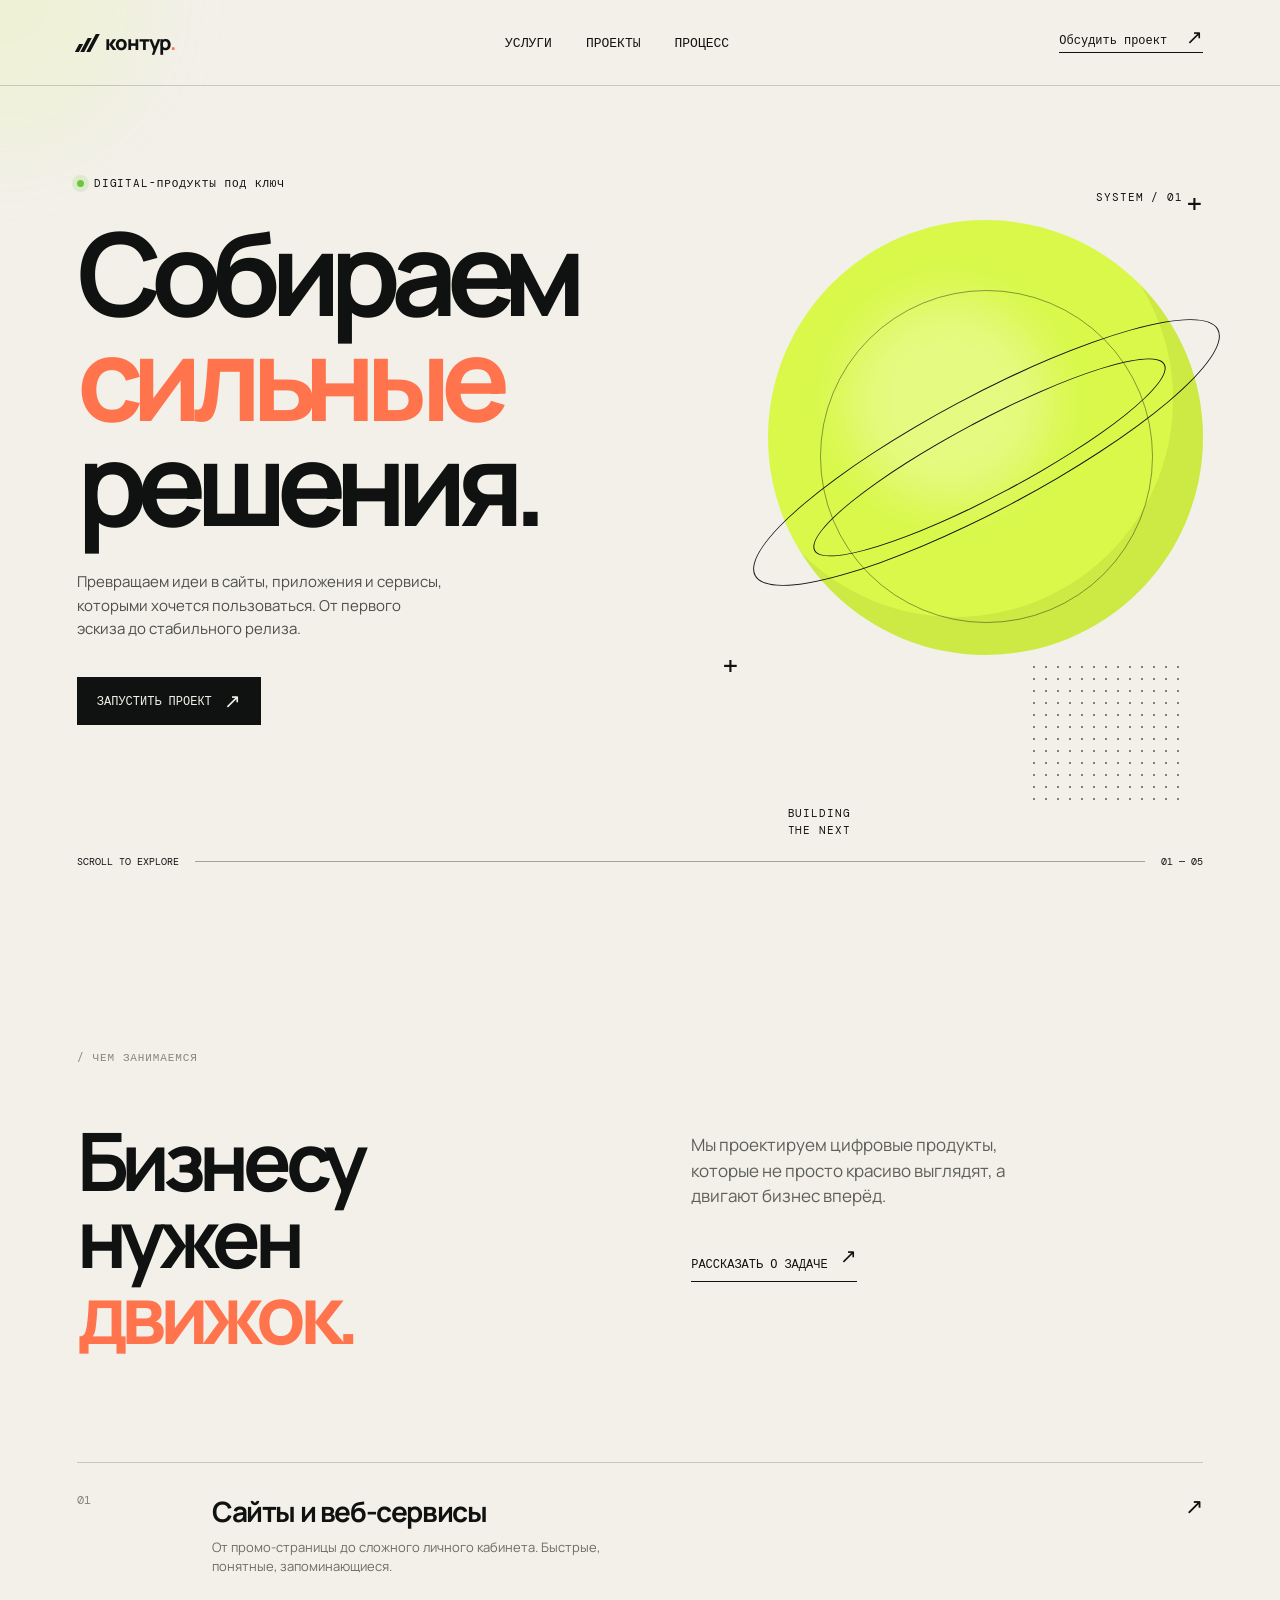
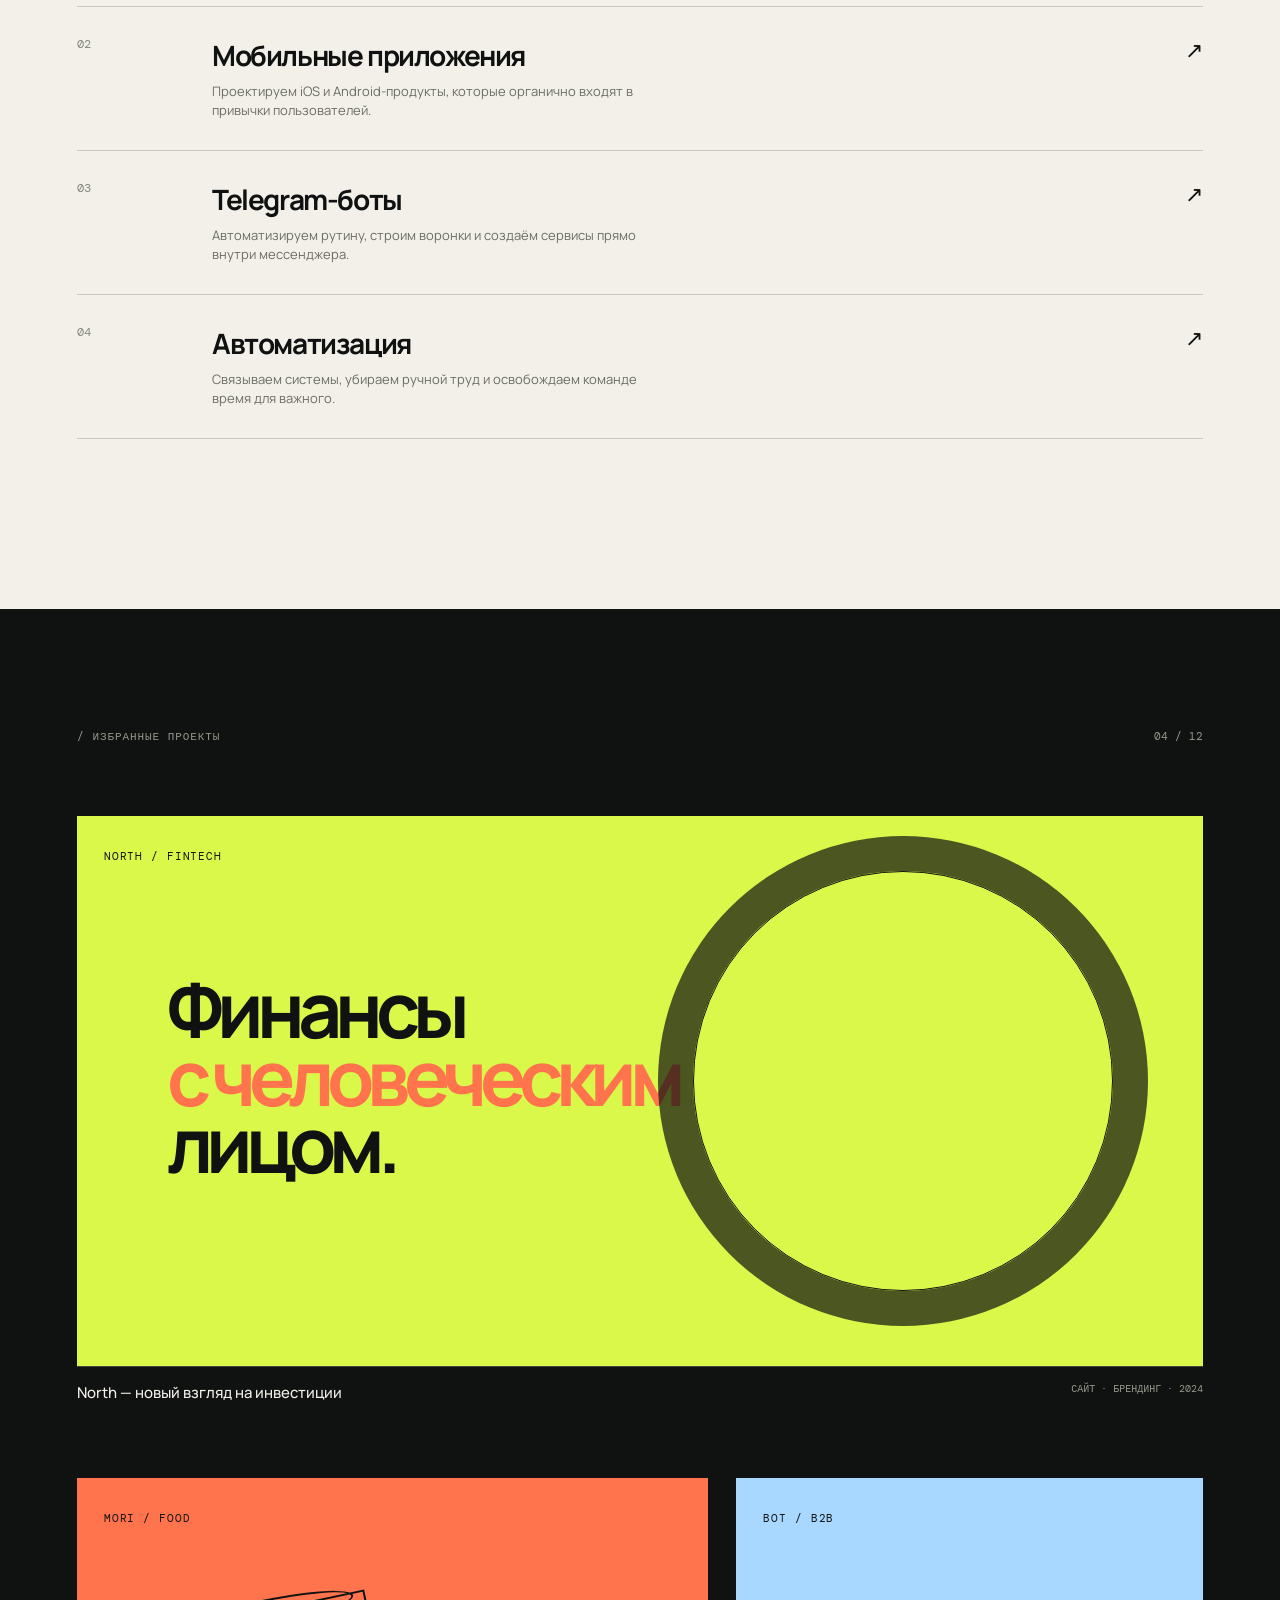
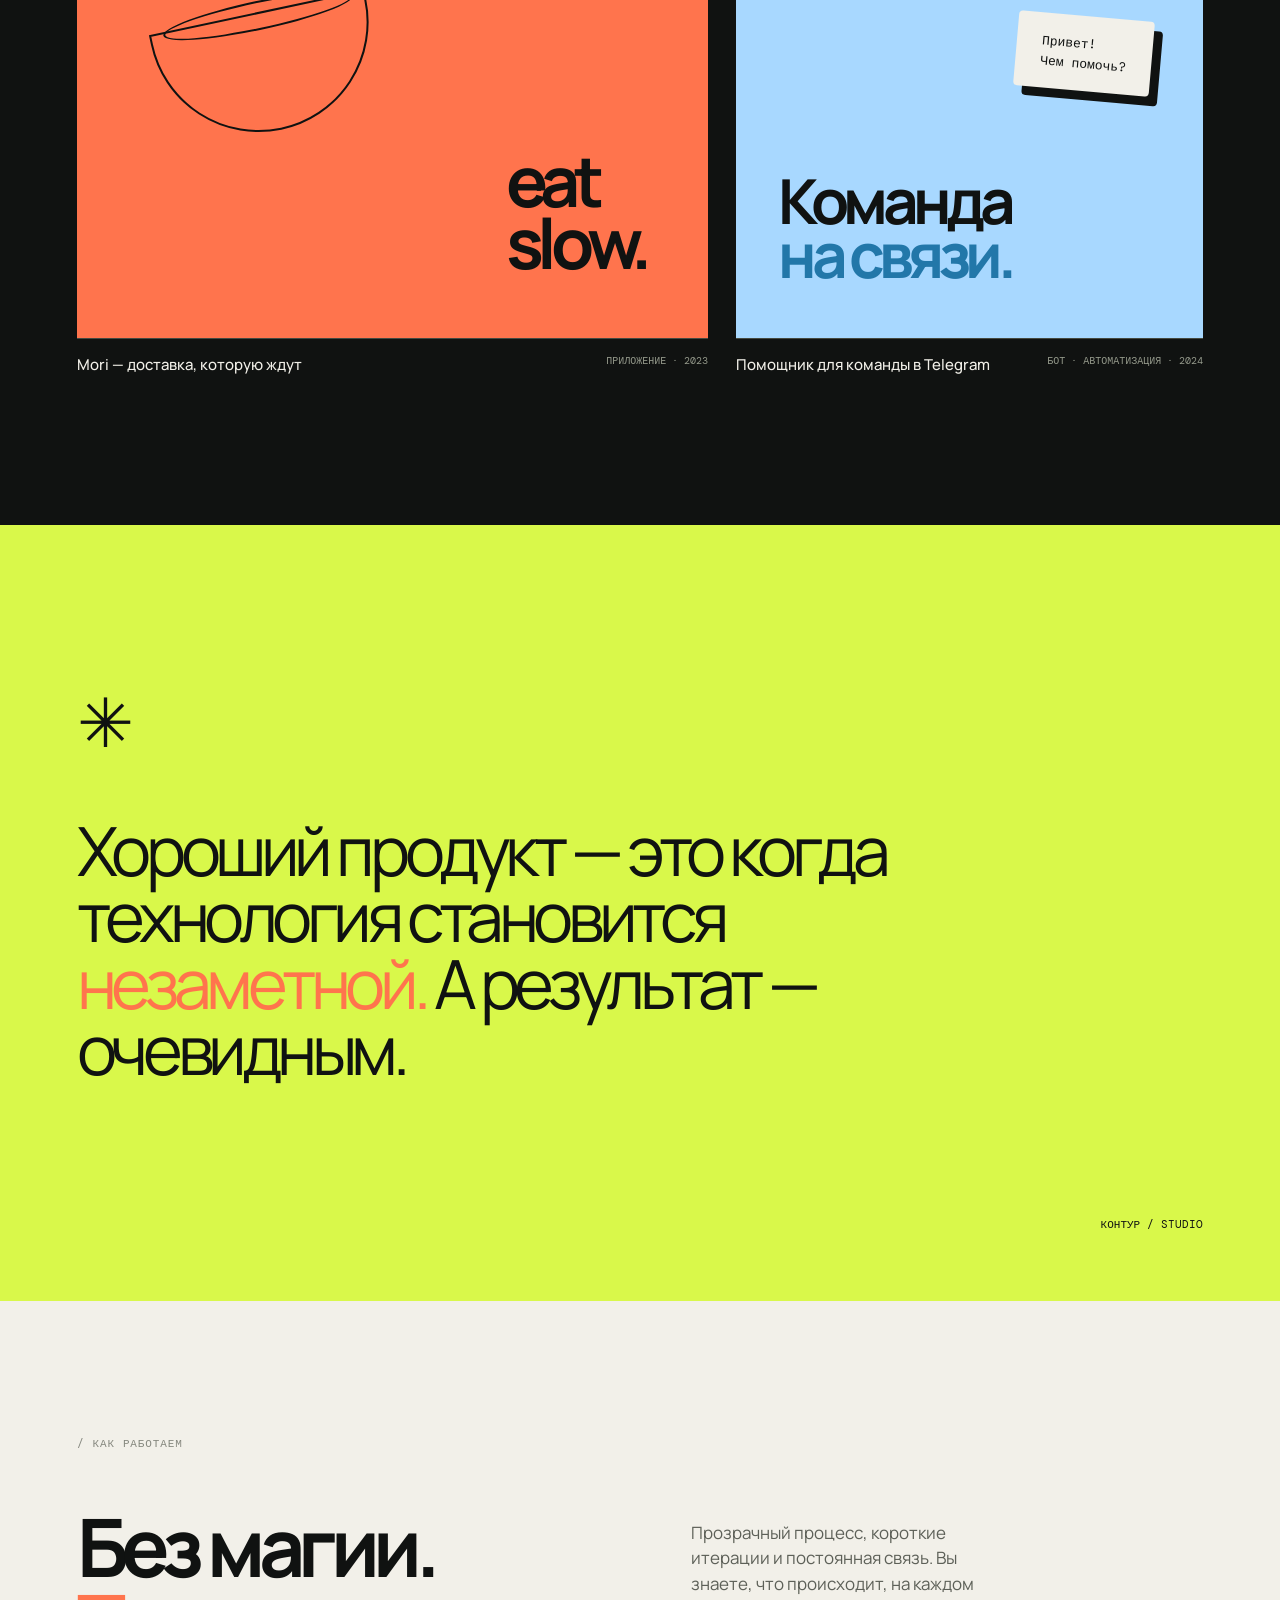
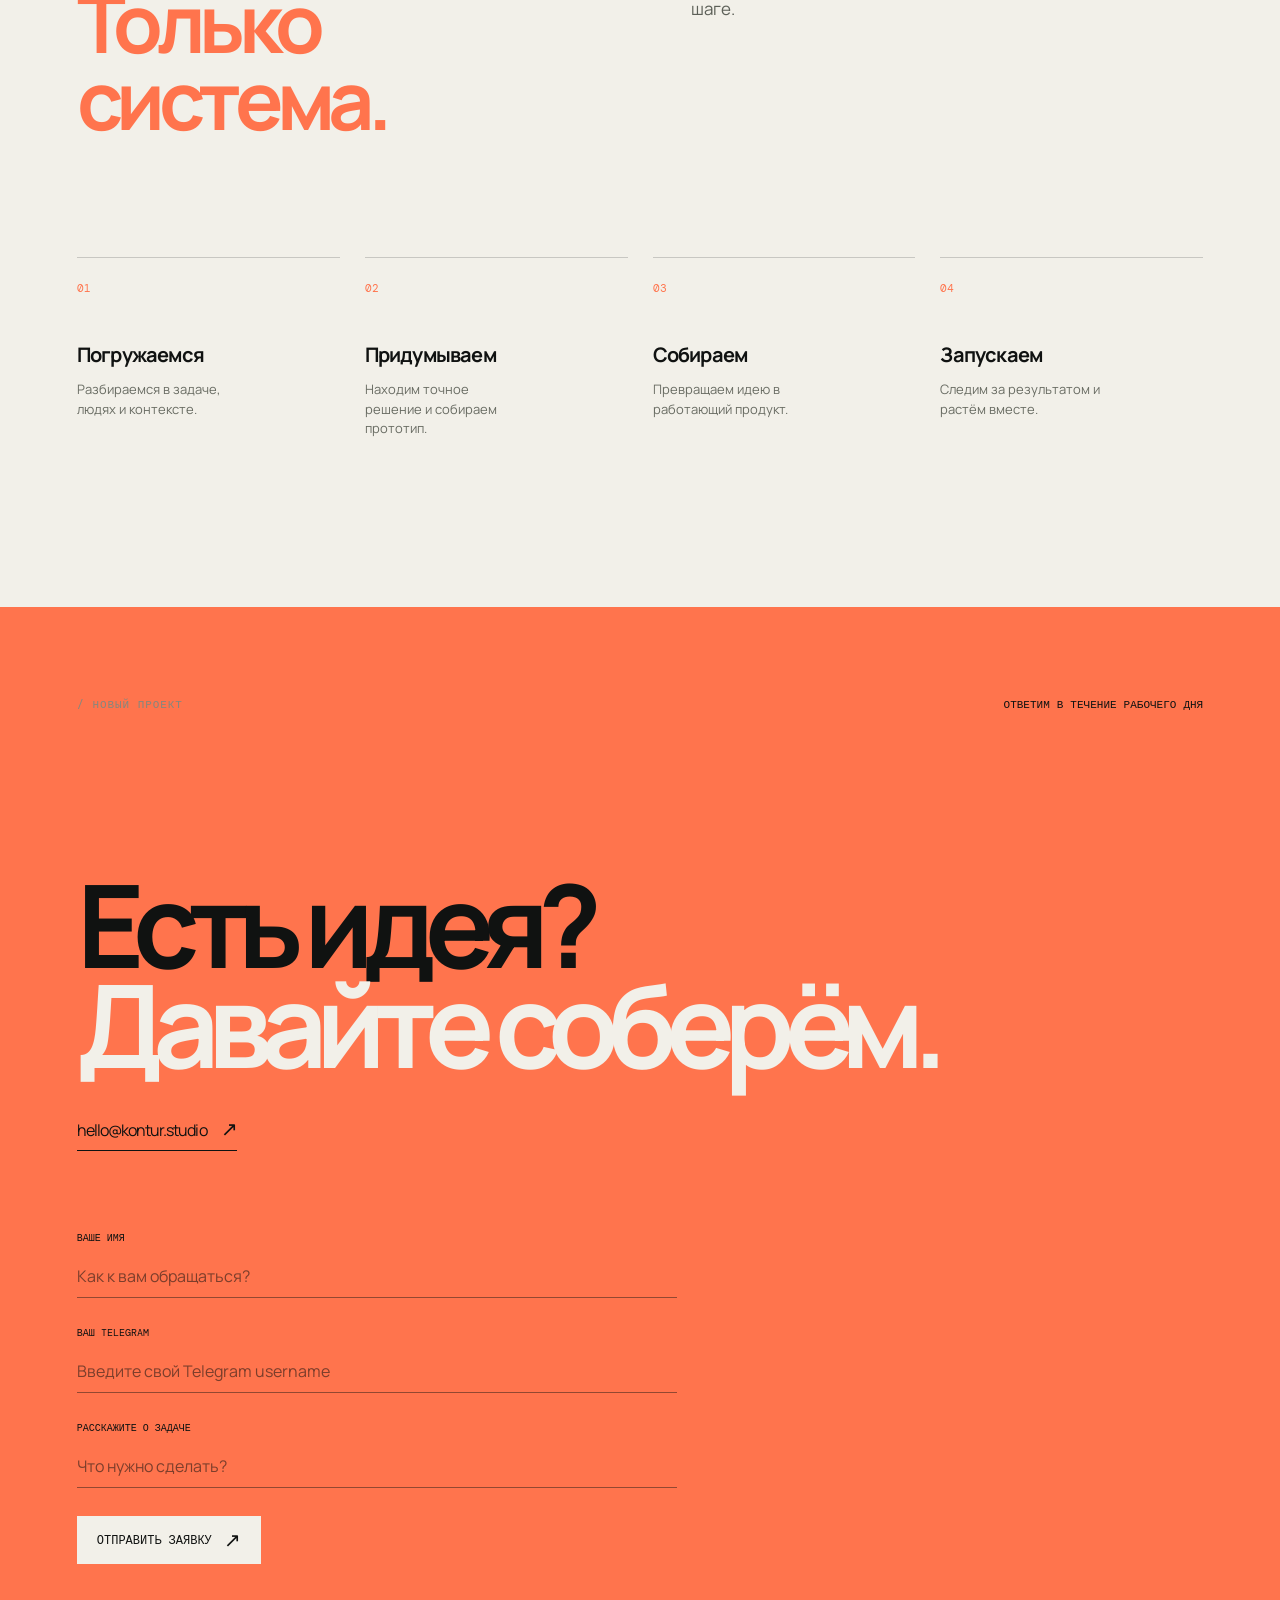
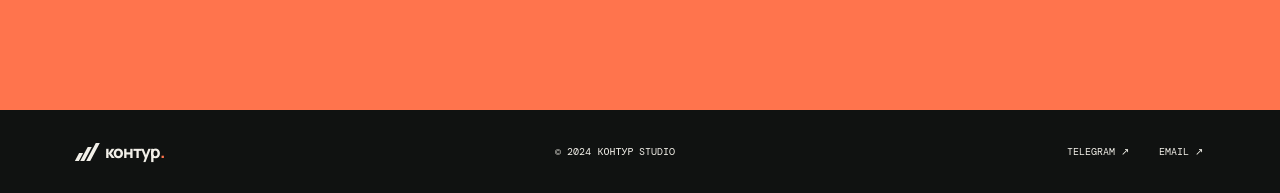
==== index.html @ a1c28884 "Initial kontur studio website" ====
<!doctype html>
<html lang="ru">
  <head>
    <meta charset="UTF-8" />
    <meta name="viewport" content="width=device-width, initial-scale=1.0" />
    <meta name="description" content="Контур — студия цифровых продуктов. Сайты, приложения, Telegram-боты и автоматизация для бизнеса." />
    <title>контур — цифровые продукты</title>
    <link rel="preconnect" href="https://fonts.googleapis.com" />
    <link rel="preconnect" href="https://fonts.gstatic.com" crossorigin />
    <link href="https://fonts.googleapis.com/css2?family=DM+Mono:wght@400;500&family=Manrope:wght@400;500;600;700;800&display=swap" rel="stylesheet" />
    <link rel="stylesheet" href="styles.css" />
  </head>
  <body>
    <div class="cursor-glow" aria-hidden="true"></div>
    <header class="site-header">
      <a class="brand" href="#top" aria-label="Контур — на главную">
        <span class="brand-mark"><i></i><i></i><i></i></span>
        <span>контур<span class="brand-dot">.</span></span>
      </a>
      <nav class="main-nav" aria-label="Основная навигация">
        <a href="#services">Услуги</a>
        <a href="#work">Проекты</a>
        <a href="#process">Процесс</a>
      </nav>
      <a class="header-cta" href="#contact">Обсудить проект <span>↗</span></a>
      <button class="menu-toggle" aria-label="Открыть меню" aria-expanded="false"><span></span><span></span></button>
    </header>

    <main id="top">
      <section class="hero section-pad">
        <div class="hero-copy reveal">
          <p class="eyebrow"><span class="status-dot"></span> digital-продукты под ключ</p>
          <h1>Собираем<br /><em>сильные</em><br />решения.</h1>
          <p class="hero-lead">Превращаем идеи в сайты, приложения и сервисы, которыми хочется пользоваться. От первого эскиза до стабильного релиза.</p>
          <a class="button button-primary" href="#contact">Запустить проект <span>↗</span></a>
        </div>
        <div class="hero-art reveal reveal-delay" aria-label="Абстрактная визуализация цифрового продукта">
          <div class="orb orb-main"></div>
          <div class="orb orb-ring"></div>
          <div class="orbit orbit-one"></div>
          <div class="orbit orbit-two"></div>
          <div class="pixel-grid"></div>
          <div class="art-label label-top">SYSTEM / 01</div>
          <div class="art-label label-bottom">BUILDING<br />THE NEXT</div>
          <span class="cross cross-a">+</span><span class="cross cross-b">+</span>
        </div>
        <div class="hero-bottom reveal">
          <span>Scroll to explore</span><span class="line"></span><span>01 — 05</span>
        </div>
      </section>

      <section class="intro section-pad" id="services">
        <div class="section-tag">/ чем занимаемся</div>
        <div class="intro-grid">
          <h2>Бизнесу нужен<br /><span>движок.</span></h2>
          <div class="intro-text"><p>Мы проектируем цифровые продукты, которые не просто красиво выглядят, а двигают бизнес вперёд.</p><a class="text-link" href="#contact">Рассказать о задаче <span>↗</span></a></div>
        </div>
        <div class="services-list">
          <article class="service-item"><span class="service-number">01</span><div><h3>Сайты и веб-сервисы</h3><p>От промо-страницы до сложного личного кабинета. Быстрые, понятные, запоминающиеся.</p></div><span class="service-arrow">↗</span></article>
          <article class="service-item"><span class="service-number">02</span><div><h3>Мобильные приложения</h3><p>Проектируем iOS и Android-продукты, которые органично входят в привычки пользователей.</p></div><span class="service-arrow">↗</span></article>
          <article class="service-item"><span class="service-number">03</span><div><h3>Telegram-боты</h3><p>Автоматизируем рутину, строим воронки и создаём сервисы прямо внутри мессенджера.</p></div><span class="service-arrow">↗</span></article>
          <article class="service-item"><span class="service-number">04</span><div><h3>Автоматизация</h3><p>Связываем системы, убираем ручной труд и освобождаем команде время для важного.</p></div><span class="service-arrow">↗</span></article>
        </div>
      </section>

      <section class="work section-pad" id="work">
        <div class="section-heading"><div class="section-tag">/ избранные проекты</div><span class="counter">04 / 12</span></div>
        <div class="work-grid">
          <article class="project project-wide reveal"><div class="project-visual project-neon"><span class="project-kicker">NORTH / FINTECH</span><strong>Финансы<br /><i>с человеческим</i><br />лицом.</strong><div class="project-circle"></div></div><div class="project-meta"><h3>North — новый взгляд на инвестиции</h3><span>Сайт · Брендинг · 2024</span></div></article>
          <article class="project reveal reveal-delay"><div class="project-visual project-orange"><span class="project-kicker">MORI / FOOD</span><div class="bowl"></div><strong>eat<br />slow.</strong></div><div class="project-meta"><h3>Mori — доставка, которую ждут</h3><span>Приложение · 2023</span></div></article>
          <article class="project reveal"><div class="project-visual project-blue"><span class="project-kicker">BOT / B2B</span><strong>Команда<br /><i>на связи.</i></strong><div class="chat-bubble">Привет!<br />Чем помочь?</div></div><div class="project-meta"><h3>Помощник для команды в Telegram</h3><span>Бот · Автоматизация · 2024</span></div></article>
        </div>
      </section>

      <section class="manifesto section-pad">
        <div class="manifesto-symbol">✳</div><p>Хороший продукт — это когда технология становится <em>незаметной.</em> А результат — очевидным.</p><span class="manifesto-sign">контур / studio</span>
      </section>

      <section class="process section-pad" id="process">
        <div class="section-tag">/ как работаем</div><div class="process-head"><h2>Без магии.<br /><span>Только система.</span></h2><p>Прозрачный процесс, короткие итерации и постоянная связь. Вы знаете, что происходит, на каждом шаге.</p></div>
        <div class="process-steps"><div class="step"><span>01</span><h3>Погружаемся</h3><p>Разбираемся в задаче, людях и контексте.</p></div><div class="step"><span>02</span><h3>Придумываем</h3><p>Находим точное решение и собираем прототип.</p></div><div class="step"><span>03</span><h3>Собираем</h3><p>Превращаем идею в работающий продукт.</p></div><div class="step"><span>04</span><h3>Запускаем</h3><p>Следим за результатом и растём вместе.</p></div></div>
      </section>

      <section class="contact section-pad" id="contact"><div class="contact-top"><div class="section-tag">/ новый проект</div><span class="contact-note">Ответим в течение рабочего дня</span></div><h2>Есть идея?<br /><em>Давайте соберём.</em></h2><a class="contact-email" href="mailto:hello@kontur.studio">hello@kontur.studio <span>↗</span></a><form class="contact-form"><label><span>Ваше имя</span><input type="text" name="name" placeholder="Как к вам обращаться?" required /></label><label><span>Ваш Telegram</span><input type="text" name="telegram" placeholder="Введите свой Telegram username" pattern="@?[A-Za-z0-9_]{5,32}" required /></label><label><span>Расскажите о задаче</span><textarea name="message" placeholder="Что нужно сделать?" rows="1" required></textarea></label><button class="button button-light" type="submit">Отправить заявку <span>↗</span></button><p class="form-status" role="status"></p></form></section>
    </main>
    <footer class="site-footer"><a class="brand" href="#top"><span class="brand-mark"><i></i><i></i><i></i></span><span>контур<span class="brand-dot">.</span></span></a><span>© 2024 контур studio</span><div><a href="https://t.me/" target="_blank" rel="noreferrer">Telegram ↗</a><a href="mailto:hello@kontur.studio">Email ↗</a></div></footer>
    <script src="script.js"></script>
  </body>
</html>
---- styles.css ----
:root{--ink:#101211;--paper:#f2f0e9;--acid:#d9f84a;--orange:#ff744d;--blue:#a8d8ff;--muted:#85877e;--line:rgba(16,18,17,.18);--display:'Manrope',sans-serif;--mono:'DM Mono',monospace}*{box-sizing:border-box}html{scroll-behavior:smooth}body{margin:0;background:var(--paper);color:var(--ink);font-family:var(--display);overflow-x:hidden}a{color:inherit;text-decoration:none}button,input,textarea{font:inherit}.section-pad{padding-left:6vw;padding-right:6vw}.site-header{height:86px;padding:0 6vw;display:flex;align-items:center;justify-content:space-between;border-bottom:1px solid var(--line);position:relative;z-index:5}.brand{font-size:20px;font-weight:800;letter-spacing:-1px;display:flex;align-items:center;gap:10px}.brand-dot{color:var(--orange)}.brand-mark{display:flex;align-items:flex-end;gap:3px;height:18px}.brand-mark i{display:block;width:4px;background:var(--ink);transform:skew(-28deg)}.brand-mark i:nth-child(1){height:8px}.brand-mark i:nth-child(2){height:14px}.brand-mark i:nth-child(3){height:18px}.main-nav{display:flex;gap:34px;font-size:13px;font-family:var(--mono);text-transform:uppercase}.main-nav a,.header-cta,.text-link,.site-footer a{transition:opacity .2s}.main-nav a:hover,.site-footer a:hover{opacity:.55}.header-cta{font-family:var(--mono);font-size:12px;border-bottom:1px solid var(--ink);padding-bottom:4px}.header-cta span,.button span,.contact-email span,.text-link span{font-size:20px;line-height:0;margin-left:12px}.menu-toggle{display:none;background:none;border:0}.hero{min-height:calc(100vh - 86px);position:relative;display:grid;grid-template-columns:55% 45%;padding-top:10vh;padding-bottom:32px}.eyebrow,.section-tag,.project-kicker,.art-label{font:11px var(--mono);letter-spacing:.08em;text-transform:uppercase}.eyebrow{display:flex;align-items:center;gap:10px;margin:0 0 30px}.status-dot{width:7px;height:7px;border-radius:50%;background:#6ec53c;box-shadow:0 0 0 5px rgba(110,197,60,.15)}h1,h2,p{margin-top:0}h1{font-size:clamp(64px,9vw,145px);line-height:.91;letter-spacing:-.09em;margin-bottom:36px;font-weight:700}h1 em,h2 span,.process-head span{font-style:normal;color:var(--orange)}.hero-lead{max-width:370px;color:#4c4f49;line-height:1.55;font-size:15px;margin-bottom:37px}.button{display:inline-flex;align-items:center;border:0;cursor:pointer;padding:16px 20px;font-size:12px;font-family:var(--mono);text-transform:uppercase;transition:transform .25s,background .25s}.button:hover{transform:translateY(-3px)}.button-primary{background:var(--ink);color:var(--paper)}.hero-art{position:relative;min-height:550px;margin-top:1vh}.orb{position:absolute;border-radius:50%}.orb-main{width:min(34vw,470px);height:min(34vw,470px);right:0;top:35px;background:var(--acid);box-shadow:inset -30px -38px 0 rgba(74,91,0,.09)}.orb-main:after{content:'';position:absolute;width:47%;height:47%;left:18%;top:18%;border-radius:50%;background:rgba(255,255,255,.3);filter:blur(22px)}.orb-ring{width:min(26vw,360px);height:min(26vw,360px);right:10%;top:105px;border:1px solid rgba(16,18,17,.42);z-index:2}.orbit{position:absolute;border:1px solid var(--ink);border-radius:50%;z-index:3;transform:rotate(-28deg)}.orbit-one{width:min(41vw,560px);height:115px;right:-9%;top:210px}.orbit-two{width:min(31vw,430px);height:75px;right:3%;top:235px}.pixel-grid{position:absolute;width:160px;height:145px;right:3%;bottom:62px;background-image:radial-gradient(var(--ink) 1px,transparent 1px);background-size:12px 12px;opacity:.5}.art-label{position:absolute;z-index:4}.label-top{top:5px;right:4%}.label-bottom{bottom:30px;left:18%;line-height:1.5}.cross{font:28px var(--mono);position:absolute}.cross-a{right:0;top:0}.cross-b{left:5%;bottom:27%}.hero-bottom{position:absolute;left:6vw;right:6vw;bottom:32px;display:flex;align-items:center;gap:16px;font:10px var(--mono);text-transform:uppercase}.hero-bottom .line{height:1px;background:var(--ink);opacity:.35;flex:1}.intro{padding-top:150px;padding-bottom:170px}.section-tag{color:var(--muted);margin-bottom:58px}.intro-grid,.process-head{display:grid;grid-template-columns:1fr 1fr;gap:8vw}.intro h2,.process-head h2{font-size:clamp(46px,6.3vw,98px);line-height:.95;letter-spacing:-.08em;margin:0}.intro-text{padding-top:10px;max-width:360px}.intro-text p,.process-head p{font-size:17px;line-height:1.5;color:#5d6058}.text-link{display:inline-flex;font:12px var(--mono);text-transform:uppercase;border-bottom:1px solid var(--ink);padding-bottom:9px;margin-top:30px}.services-list{margin-top:110px;border-top:1px solid var(--line)}.service-item{display:grid;grid-template-columns:12% 1fr 10%;align-items:start;padding:29px 0;border-bottom:1px solid var(--line);transition:padding .25s,background .25s}.service-item:hover{padding-left:15px;padding-right:15px;background:rgba(255,255,255,.35)}.service-number,.service-arrow{font:12px var(--mono);color:var(--muted)}.service-arrow{text-align:right;color:var(--ink);font-size:22px}.service-item h3{font-size:28px;letter-spacing:-.05em;margin:0 0 8px}.service-item p{font-size:13px;color:#6b6d65;margin:0;max-width:430px;line-height:1.5}.work{background:var(--ink);color:var(--paper);padding-top:120px;padding-bottom:150px}.section-heading,.contact-top{display:flex;justify-content:space-between}.work .section-tag{color:#93988a}.counter{font:11px var(--mono);color:#93988a}.work-grid{display:grid;grid-template-columns:1.15fr .85fr;gap:75px 28px;margin-top:15px}.project-wide{grid-column:1/-1}.project-visual{height:460px;position:relative;overflow:hidden;padding:27px}.project-wide .project-visual{height:550px}.project-visual strong{font-size:clamp(40px,6vw,92px);line-height:.88;letter-spacing:-.09em;position:absolute;left:8%;top:24%;font-weight:700}.project-visual strong i{font-style:normal}.project-kicker{position:relative;z-index:2}.project-neon{background:var(--acid);color:var(--ink)}.project-neon strong{top:29%}.project-neon strong i{color:var(--orange)}.project-circle{position:absolute;width:420px;height:420px;border-radius:50%;border:1px solid var(--ink);right:8%;top:10%;box-shadow:0 0 0 34px transparent,0 0 0 35px rgba(16,18,17,.7)}.project-orange{background:var(--orange);color:var(--ink)}.project-orange strong{left:auto;right:10%;top:auto;bottom:14%;font-size:70px}.bowl{position:absolute;width:220px;height:120px;border:2px solid var(--ink);border-radius:0 0 120px 120px;left:13%;top:29%;transform:rotate(-12deg)}.bowl:before{content:'';position:absolute;width:190px;height:25px;border:2px solid var(--ink);border-radius:50%;top:-13px;left:12px}.project-blue{background:var(--blue);color:var(--ink)}.project-blue strong{font-size:62px;top:auto;bottom:12%;left:9%}.project-blue strong i{color:#2277a9}.chat-bubble{position:absolute;right:11%;top:30%;background:var(--paper);padding:18px 25px;border-radius:4px;font:13px var(--mono);line-height:1.5;box-shadow:9px 9px 0 var(--ink);transform:rotate(5deg)}.project-meta{display:flex;justify-content:space-between;gap:15px;padding-top:15px;border-top:1px solid #444940}.project-meta h3{font-size:15px;font-weight:500;margin:0}.project-meta span{font:10px var(--mono);color:#93988a;text-transform:uppercase}.manifesto{padding-top:150px;padding-bottom:150px;background:var(--acid);position:relative}.manifesto-symbol{font-size:68px;margin-bottom:50px}.manifesto p{font-size:clamp(38px,5.3vw,80px);line-height:.98;letter-spacing:-.08em;max-width:1000px}.manifesto p em{font-style:normal;color:var(--orange)}.manifesto-sign{font:11px var(--mono);text-transform:uppercase;position:absolute;right:6vw;bottom:70px}.process{padding-top:135px;padding-bottom:155px}.process-head p{max-width:320px;margin:12px 0 0}.process-steps{display:grid;grid-template-columns:repeat(4,1fr);gap:25px;margin-top:120px}.step{border-top:1px solid var(--line);padding-top:17px}.step span{font:11px var(--mono);color:var(--orange)}.step h3{font-size:20px;letter-spacing:-.04em;margin:44px 0 12px}.step p{color:#696c63;font-size:13px;line-height:1.5;max-width:160px}.contact{background:var(--orange);padding-top:90px;padding-bottom:100px}.contact-note{font:11px var(--mono);text-transform:uppercase}.contact h2{font-size:clamp(56px,9vw,135px);line-height:.87;letter-spacing:-.095em;margin:105px 0 45px}.contact h2 em{font-style:normal;color:var(--paper)}.contact-email{font:clamp(22px,3vw,42px);letter-spacing:-.06em;border-bottom:1px solid var(--ink);padding-bottom:9px}.contact-form{max-width:600px;margin-top:90px;display:grid;gap:28px}.contact-form label{display:grid;gap:11px}.contact-form label span{font:10px var(--mono);text-transform:uppercase}.contact-form input,.contact-form textarea{background:transparent;border:0;border-bottom:1px solid rgba(16,18,17,.45);padding:10px 0;outline:0;color:var(--ink);resize:none}.contact-form input::placeholder,.contact-form textarea::placeholder{color:rgba(16,18,17,.55)}.button-light{background:var(--paper);color:var(--ink);justify-self:start}.form-status{font:12px var(--mono);margin:0;min-height:18px}.site-footer{background:var(--ink);color:var(--paper);padding:30px 6vw;display:flex;justify-content:space-between;align-items:center;font:10px var(--mono);text-transform:uppercase}.site-footer .brand{font-family:var(--display);font-size:17px;text-transform:none}.site-footer .brand-mark i{background:var(--paper)}.site-footer div{display:flex;gap:30px}.cursor-glow{position:fixed;width:280px;height:280px;border-radius:50%;background:rgba(217,248,74,.11);filter:blur(45px);pointer-events:none;transform:translate(-50%,-50%);z-index:-1}.reveal{opacity:0;transform:translateY(22px);transition:opacity .8s ease,transform .8s ease}.reveal.visible{opacity:1;transform:none}.reveal-delay{transition-delay:.18s}@media(max-width:760px){.site-header{height:70px}.main-nav,.header-cta{display:none}.menu-toggle{display:flex;flex-direction:column;gap:6px}.menu-toggle span{display:block;width:26px;height:1px;background:var(--ink)}.main-nav.open{display:flex;position:absolute;left:0;right:0;top:70px;background:var(--paper);padding:24px 6vw;flex-direction:column;gap:20px;border-bottom:1px solid var(--line)}.hero{display:block;padding-top:70px;min-height:auto}.hero-art{min-height:390px;margin-top:42px}.orb-main{width:285px;height:285px;right:6%;top:35px}.orb-ring{width:225px;height:225px;right:16%;top:65px}.orbit-one{width:380px;height:90px;right:-9%;top:150px}.orbit-two{width:300px;height:60px;right:4%;top:166px}.pixel-grid{bottom:20px}.hero-bottom{position:relative;left:auto;right:auto;bottom:auto;margin-top:20px}.intro{padding-top:100px;padding-bottom:100px}.intro-grid,.process-head{display:block}.intro-text{margin-top:35px}.services-list{margin-top:80px}.service-item{grid-template-columns:15% 1fr 8%;padding:24px 0}.service-item h3{font-size:20px}.service-item p{font-size:12px}.work{padding-top:85px;padding-bottom:100px}.work-grid{display:block;margin-top:40px}.project{margin-bottom:55px}.project-visual,.project-wide .project-visual{height:350px}.project-visual strong{font-size:52px}.project-neon strong{top:28%}.project-circle{width:260px;height:260px}.project-orange strong{font-size:56px}.project-blue strong{font-size:47px}.chat-bubble{right:8%;font-size:11px;padding:13px 16px}.project-meta{display:block}.project-meta span{display:block;margin-top:10px}.manifesto{padding-top:100px;padding-bottom:120px}.manifesto-sign{bottom:45px}.process{padding-top:100px;padding-bottom:110px}.process-steps{grid-template-columns:1fr 1fr;gap:55px 25px;margin-top:75px}.step h3{margin-top:25px}.contact{padding-top:65px;padding-bottom:80px}.contact-top{display:block}.contact-note{display:block;margin-top:18px}.contact h2{margin:80px 0 38px}.contact-form{margin-top:70px}.site-footer{padding:25px 6vw;gap:20px;flex-wrap:wrap}.site-footer>span{order:3;width:100%}.site-footer div{gap:15px}.cursor-glow{display:none}}
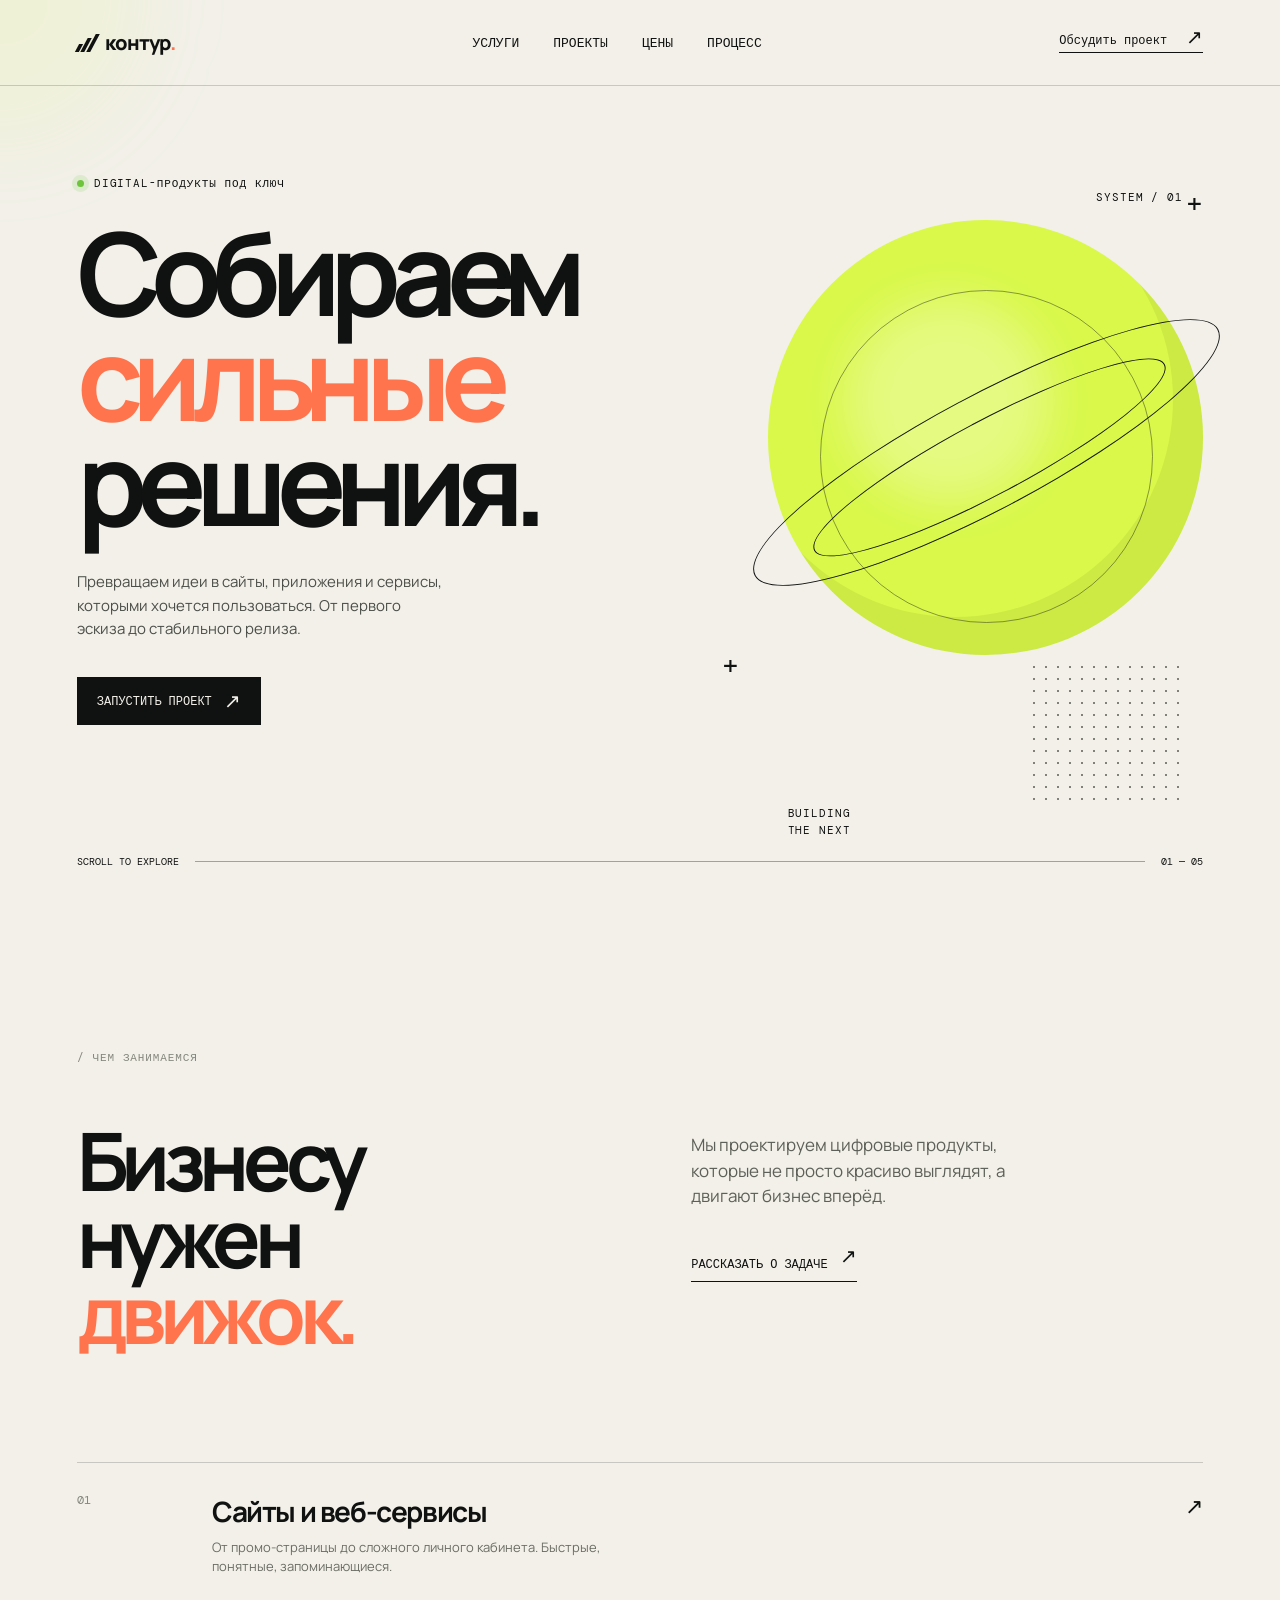
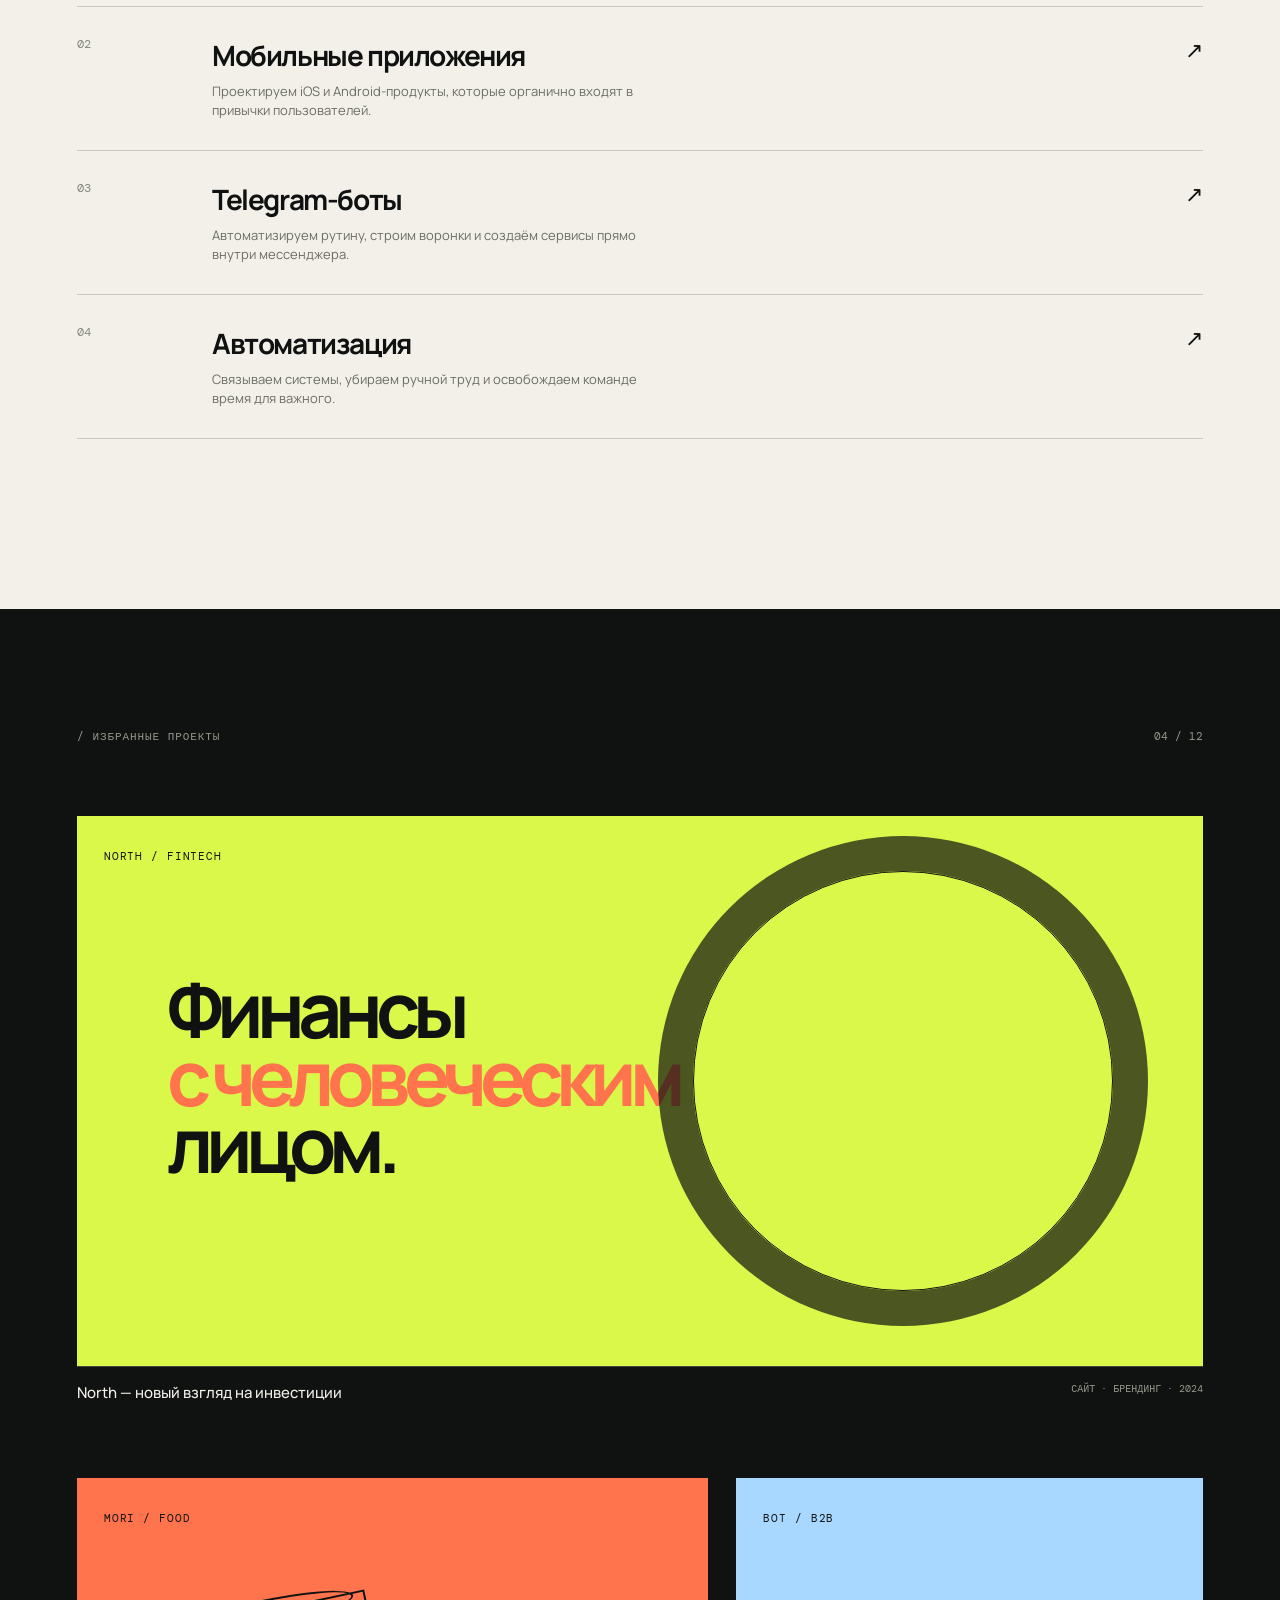
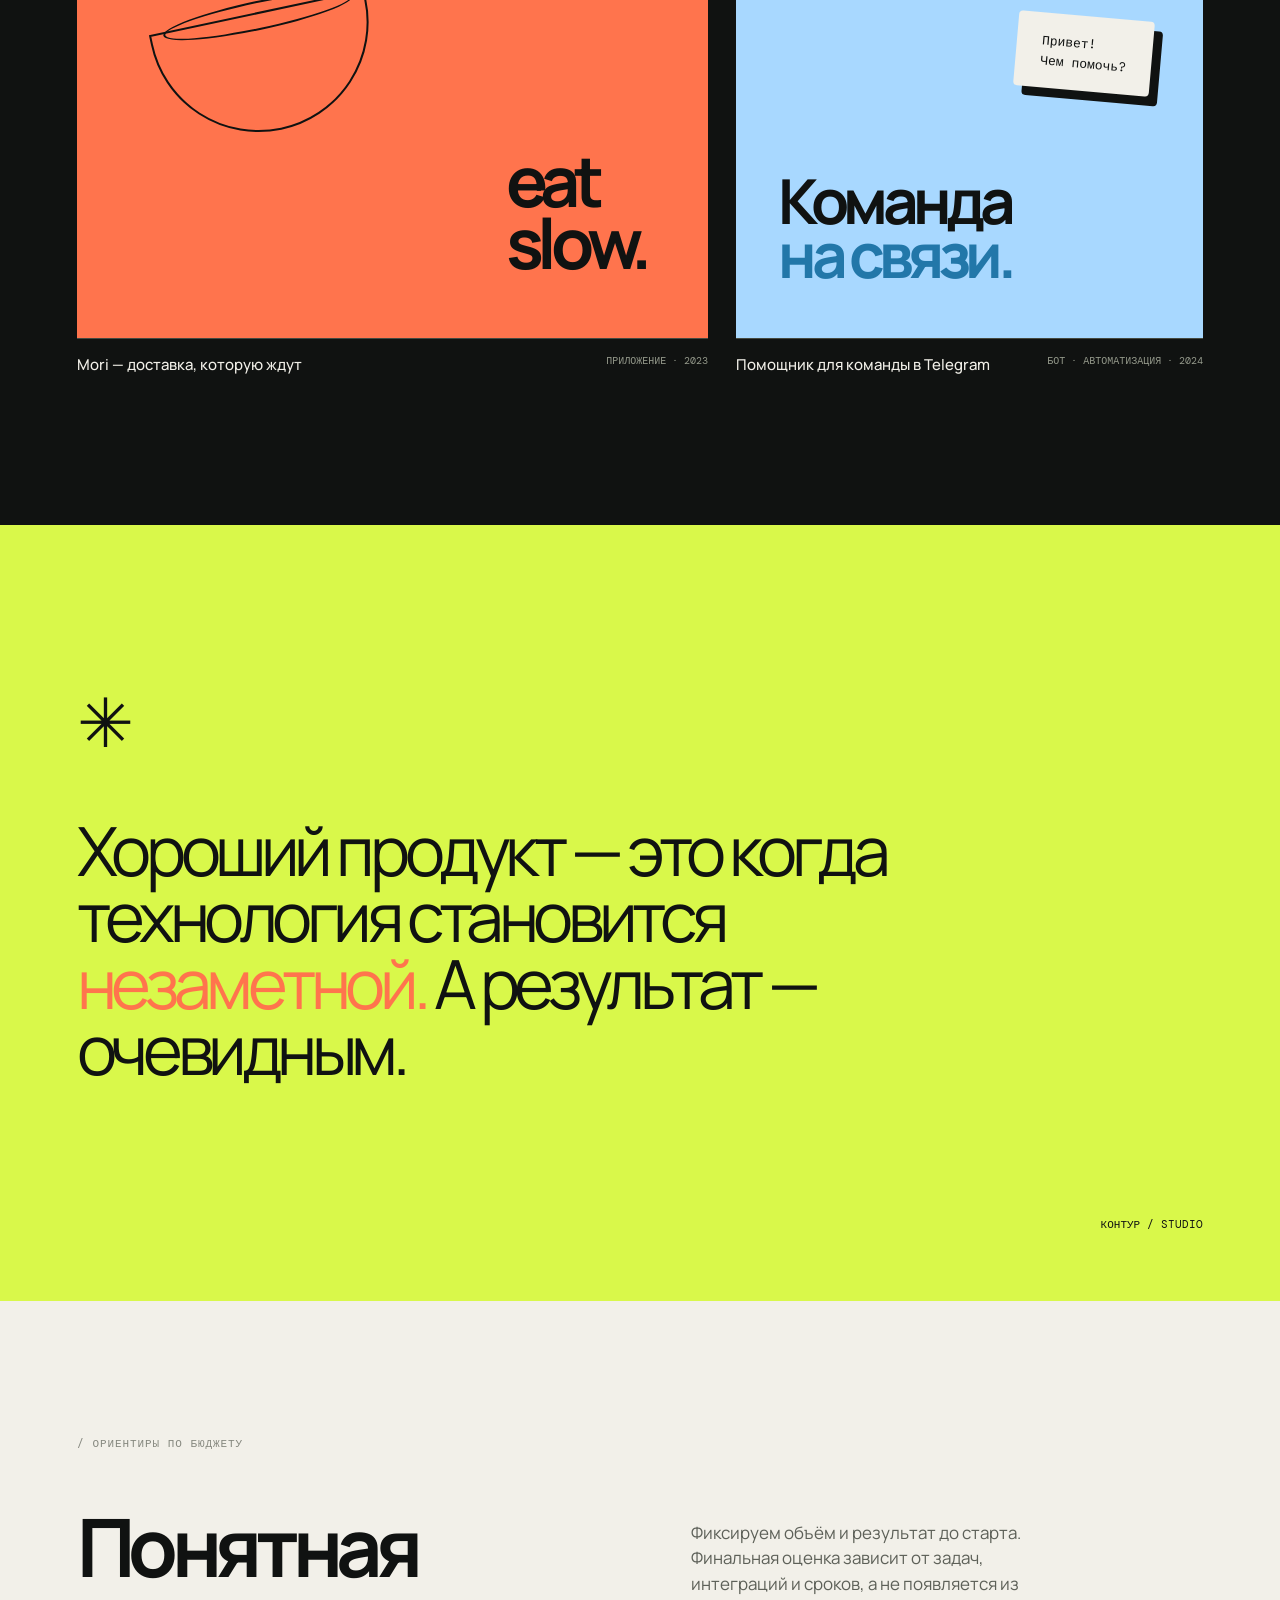
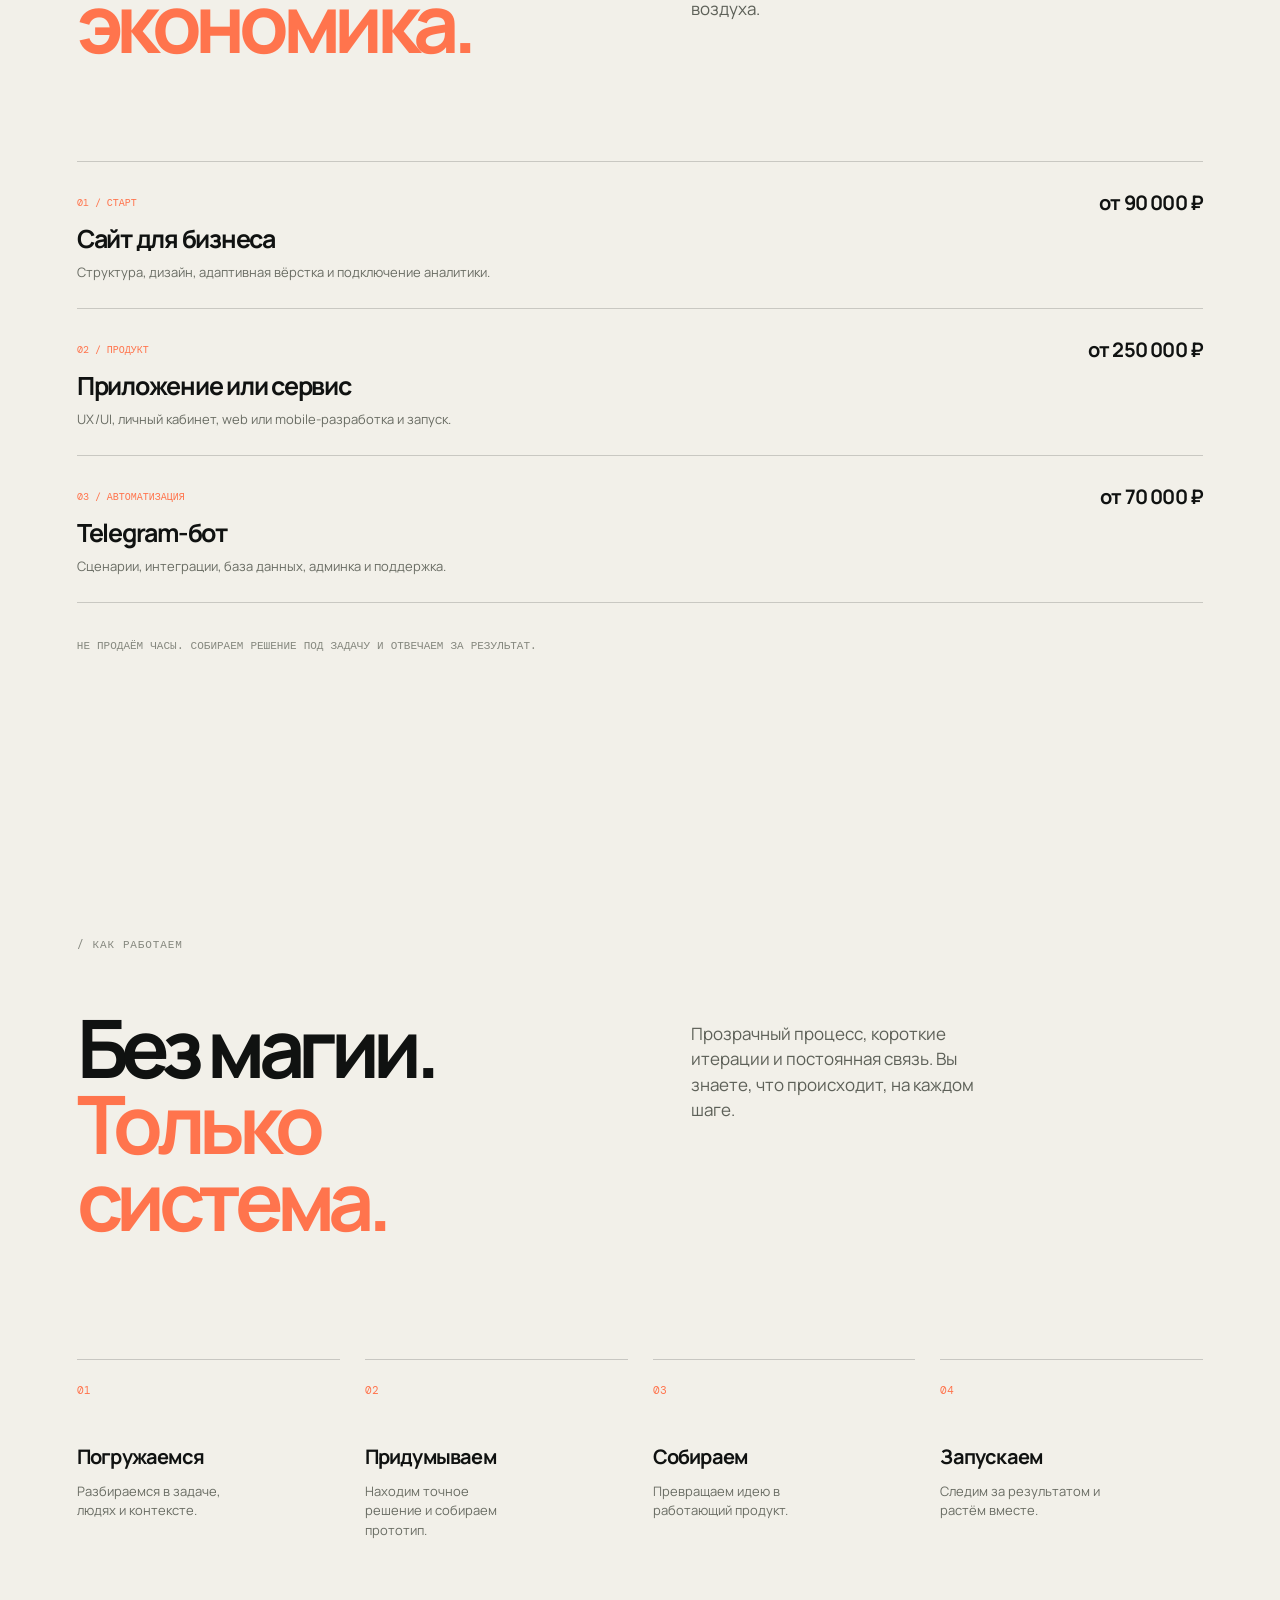
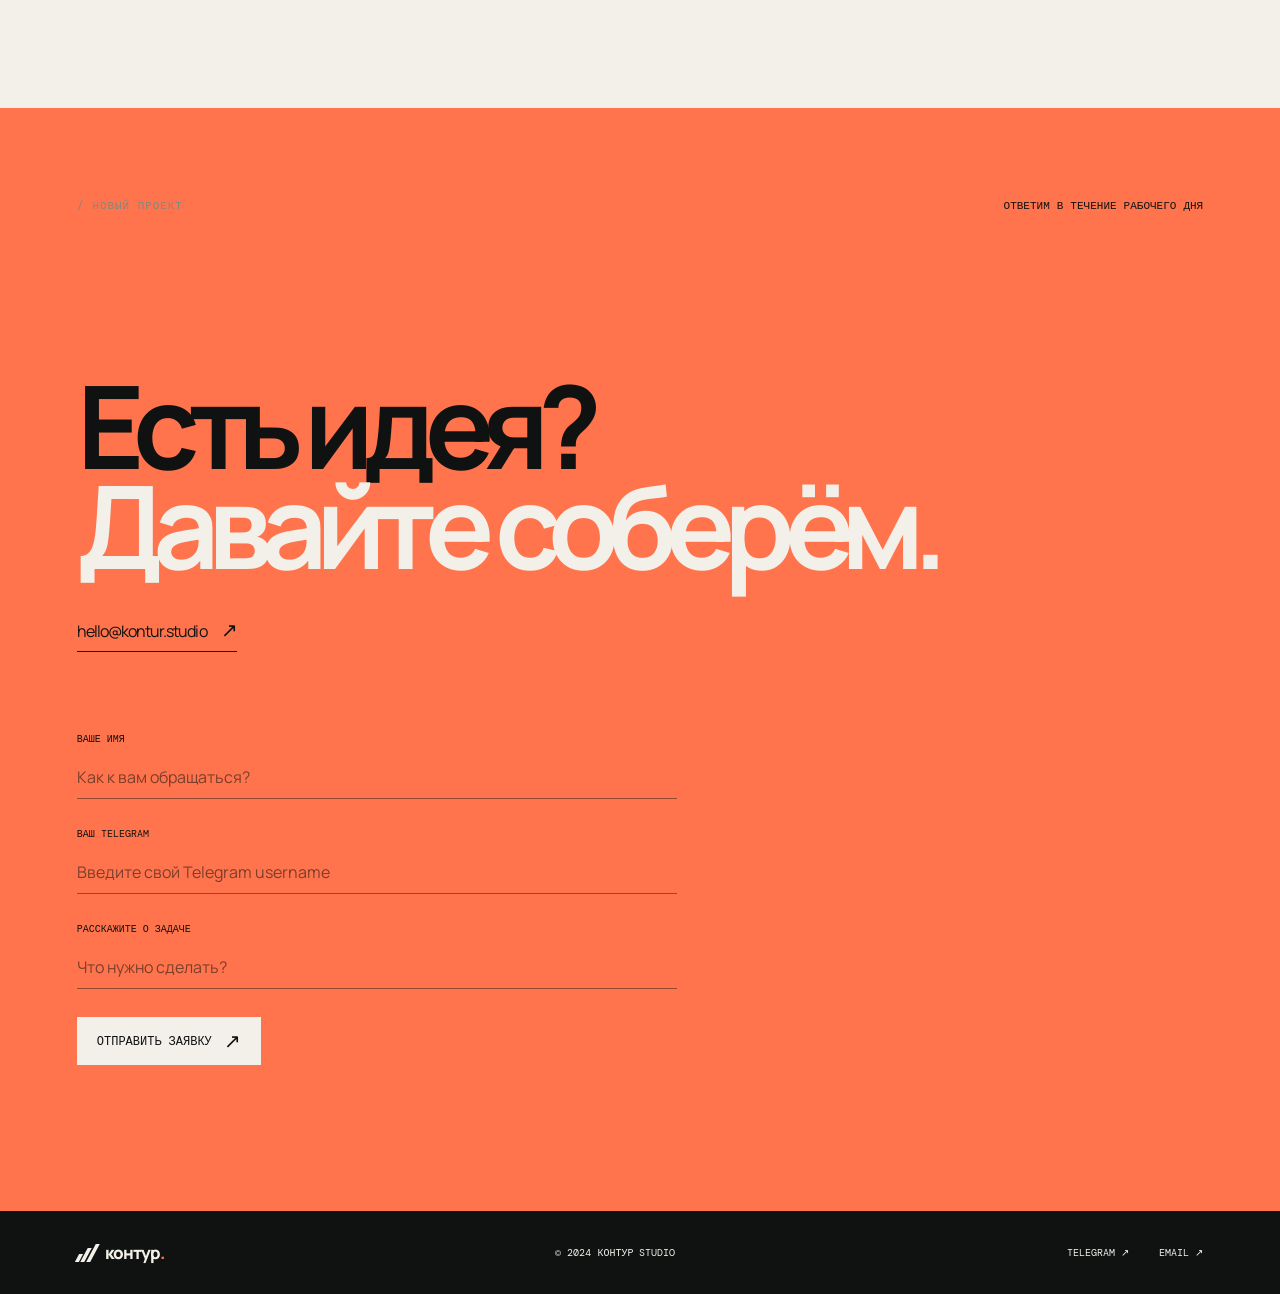
==== commit bc04e715: "Add transparent pricing section" ====
--- a/index.html
+++ b/index.html
@@ -9,6 +9,9 @@
     <link rel="preconnect" href="https://fonts.gstatic.com" crossorigin />
     <link href="https://fonts.googleapis.com/css2?family=DM+Mono:wght@400;500&family=Manrope:wght@400;500;600;700;800&display=swap" rel="stylesheet" />
     <link rel="stylesheet" href="styles.css" />
+    <style>
+      .pricing{padding-top:135px;padding-bottom:150px;background:var(--paper)}.pricing-head{display:grid;grid-template-columns:1fr 1fr;gap:8vw}.pricing-head h2{font-size:clamp(46px,6.3vw,98px);line-height:.95;letter-spacing:-.08em;margin:0}.pricing-head h2 span{color:var(--orange)}.pricing-head p{max-width:340px;margin:12px 0;color:#5d6058;font-size:17px;line-height:1.5}.price-list{margin-top:100px;border-top:1px solid var(--line)}.price-item{display:grid;grid-template-columns:1fr 25%;gap:25px;padding:27px 0;border-bottom:1px solid var(--line)}.price-item h3{font-size:25px;letter-spacing:-.05em;margin:10px 0 7px}.price-item p{color:#696c63;font-size:13px;margin:0}.price-item strong{font-size:20px;letter-spacing:-.04em;text-align:right}.price-label{font:10px var(--mono);color:var(--orange);text-transform:uppercase}.pricing-note{font:11px var(--mono);text-transform:uppercase;margin:35px 0 0;color:var(--muted)}@media(max-width:760px){.pricing{padding-top:100px;padding-bottom:110px}.pricing-head{display:block}.pricing-head p{margin-top:35px}.price-list{margin-top:70px}.price-item{grid-template-columns:1fr}.price-item strong{text-align:left}}
+    </style>
   </head>
   <body>
     <div class="cursor-glow" aria-hidden="true"></div>
@@ -20,6 +23,7 @@
       <nav class="main-nav" aria-label="Основная навигация">
         <a href="#services">Услуги</a>
         <a href="#work">Проекты</a>
+        <a href="#prices">Цены</a>
         <a href="#process">Процесс</a>
       </nav>
       <a class="header-cta" href="#contact">Обсудить проект <span>↗</span></a>
@@ -76,6 +80,17 @@
         <div class="manifesto-symbol">✳</div><p>Хороший продукт — это когда технология становится <em>незаметной.</em> А результат — очевидным.</p><span class="manifesto-sign">контур / studio</span>
       </section>
 
+      <section class="pricing section-pad" id="prices">
+        <div class="section-tag">/ ориентиры по бюджету</div>
+        <div class="pricing-head"><h2>Понятная<br /><span>экономика.</span></h2><p>Фиксируем объём и результат до старта. Финальная оценка зависит от задач, интеграций и сроков, а не появляется из воздуха.</p></div>
+        <div class="price-list">
+          <article class="price-item"><div><span class="price-label">01 / старт</span><h3>Сайт для бизнеса</h3><p>Структура, дизайн, адаптивная вёрстка и подключение аналитики.</p></div><strong>от 90 000 ₽</strong></article>
+          <article class="price-item"><div><span class="price-label">02 / продукт</span><h3>Приложение или сервис</h3><p>UX/UI, личный кабинет, web или mobile-разработка и запуск.</p></div><strong>от 250 000 ₽</strong></article>
+          <article class="price-item"><div><span class="price-label">03 / автоматизация</span><h3>Telegram-бот</h3><p>Сценарии, интеграции, база данных, админка и поддержка.</p></div><strong>от 70 000 ₽</strong></article>
+        </div>
+        <p class="pricing-note">Не продаём часы. Собираем решение под задачу и отвечаем за результат.</p>
+      </section>
+
       <section class="process section-pad" id="process">
         <div class="section-tag">/ как работаем</div><div class="process-head"><h2>Без магии.<br /><span>Только система.</span></h2><p>Прозрачный процесс, короткие итерации и постоянная связь. Вы знаете, что происходит, на каждом шаге.</p></div>
         <div class="process-steps"><div class="step"><span>01</span><h3>Погружаемся</h3><p>Разбираемся в задаче, людях и контексте.</p></div><div class="step"><span>02</span><h3>Придумываем</h3><p>Находим точное решение и собираем прототип.</p></div><div class="step"><span>03</span><h3>Собираем</h3><p>Превращаем идею в работающий продукт.</p></div><div class="step"><span>04</span><h3>Запускаем</h3><p>Следим за результатом и растём вместе.</p></div></div>
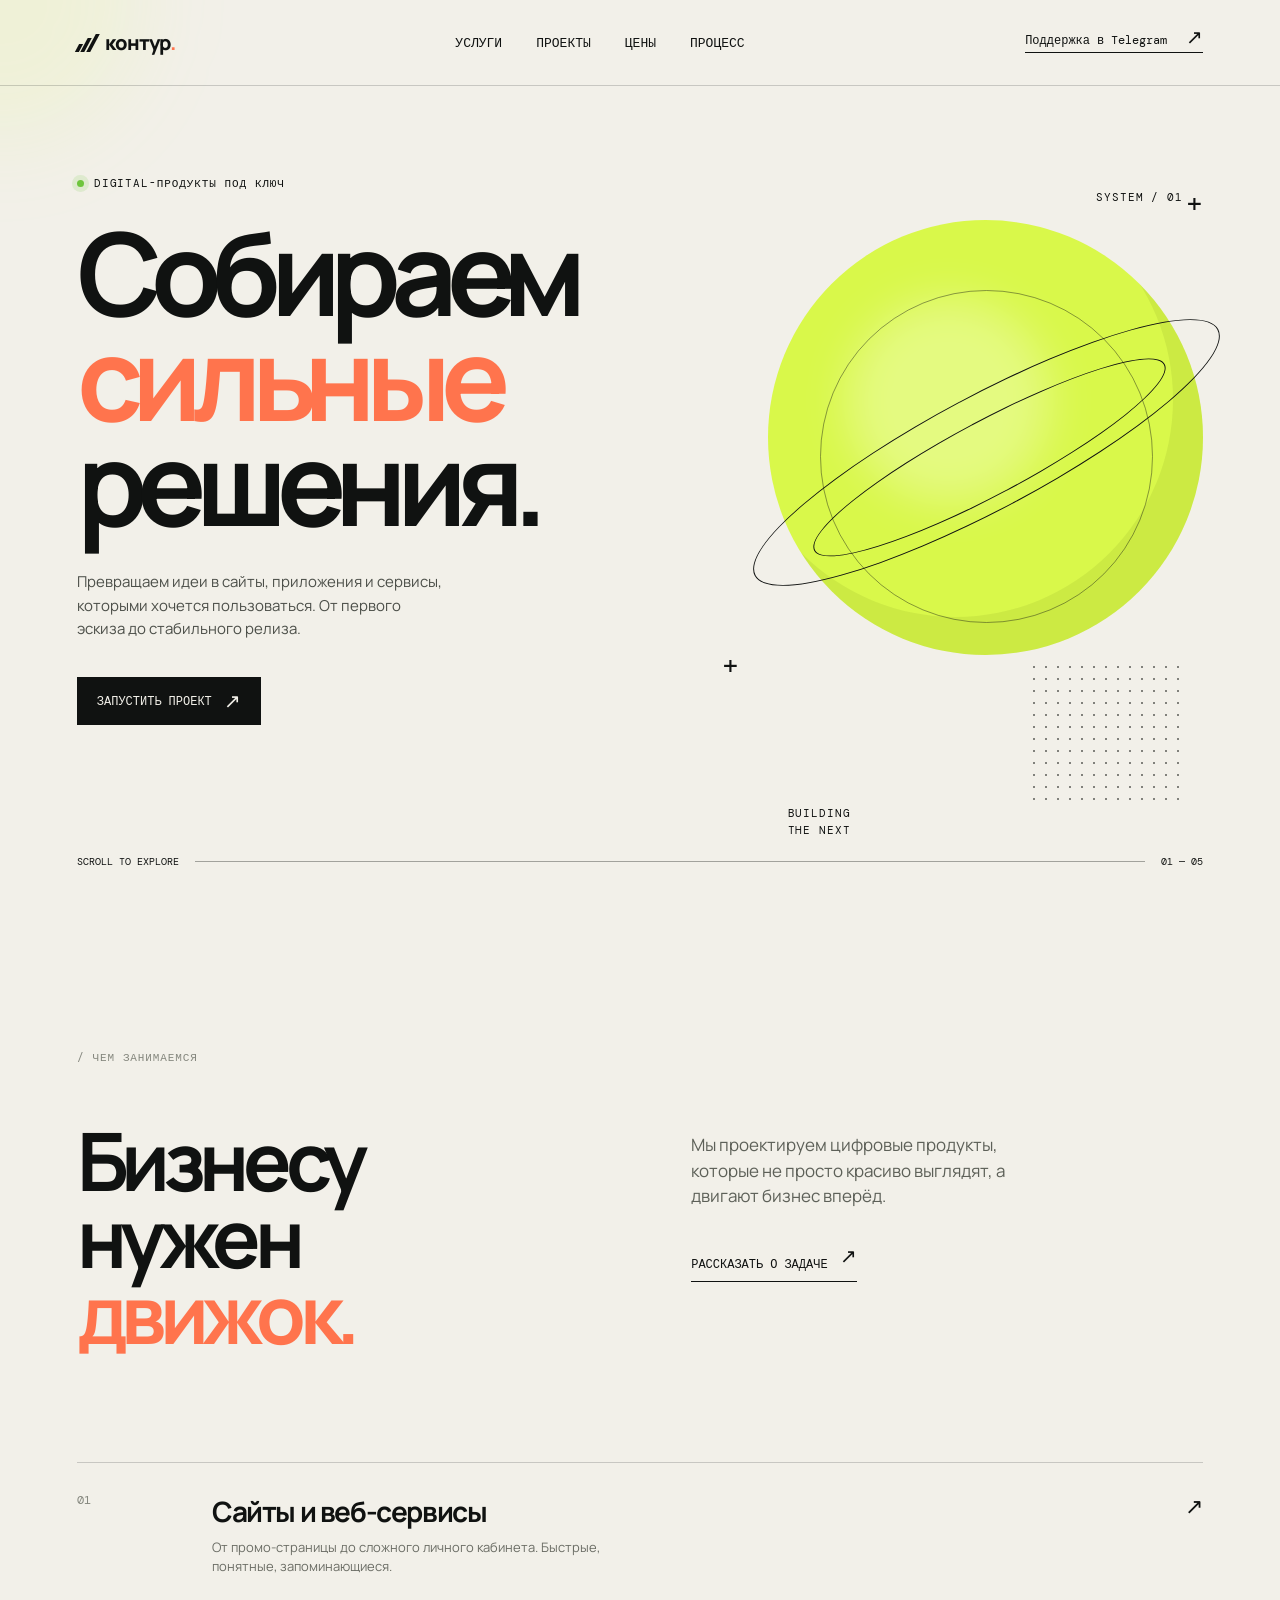
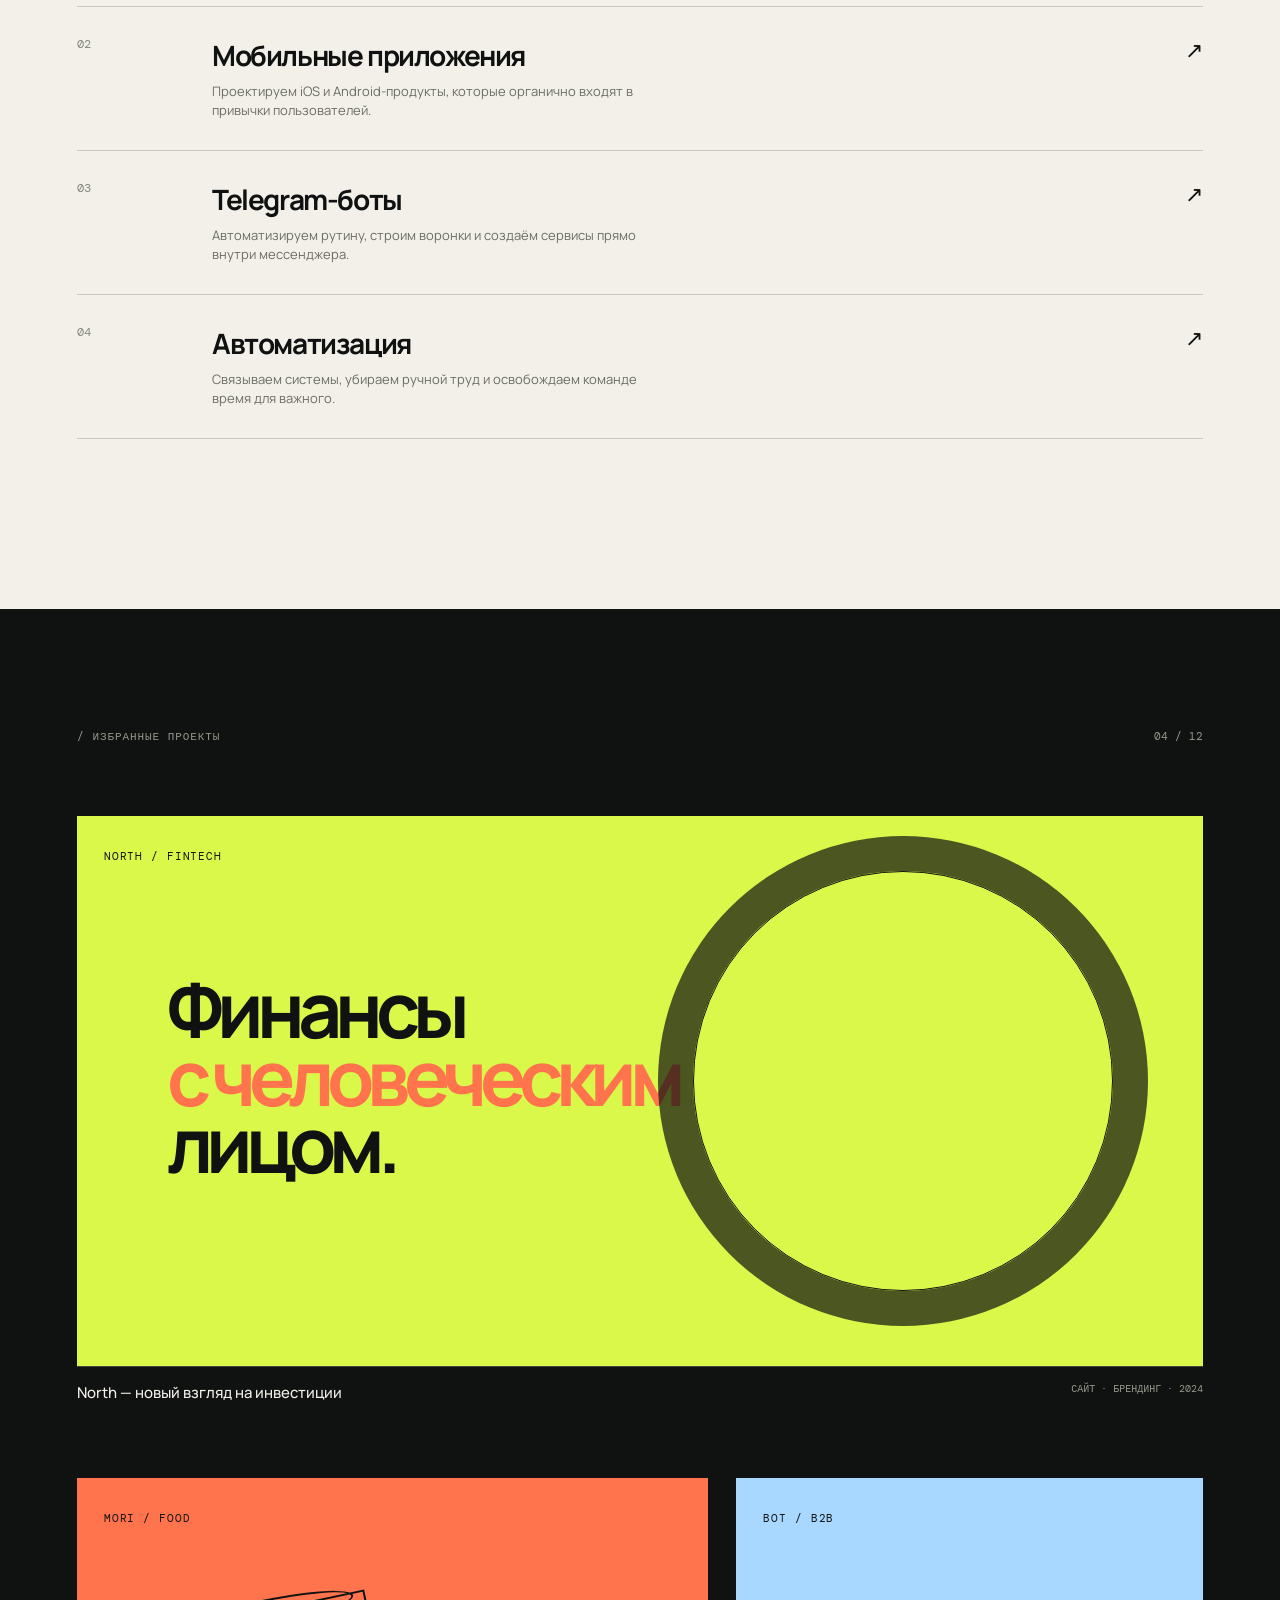
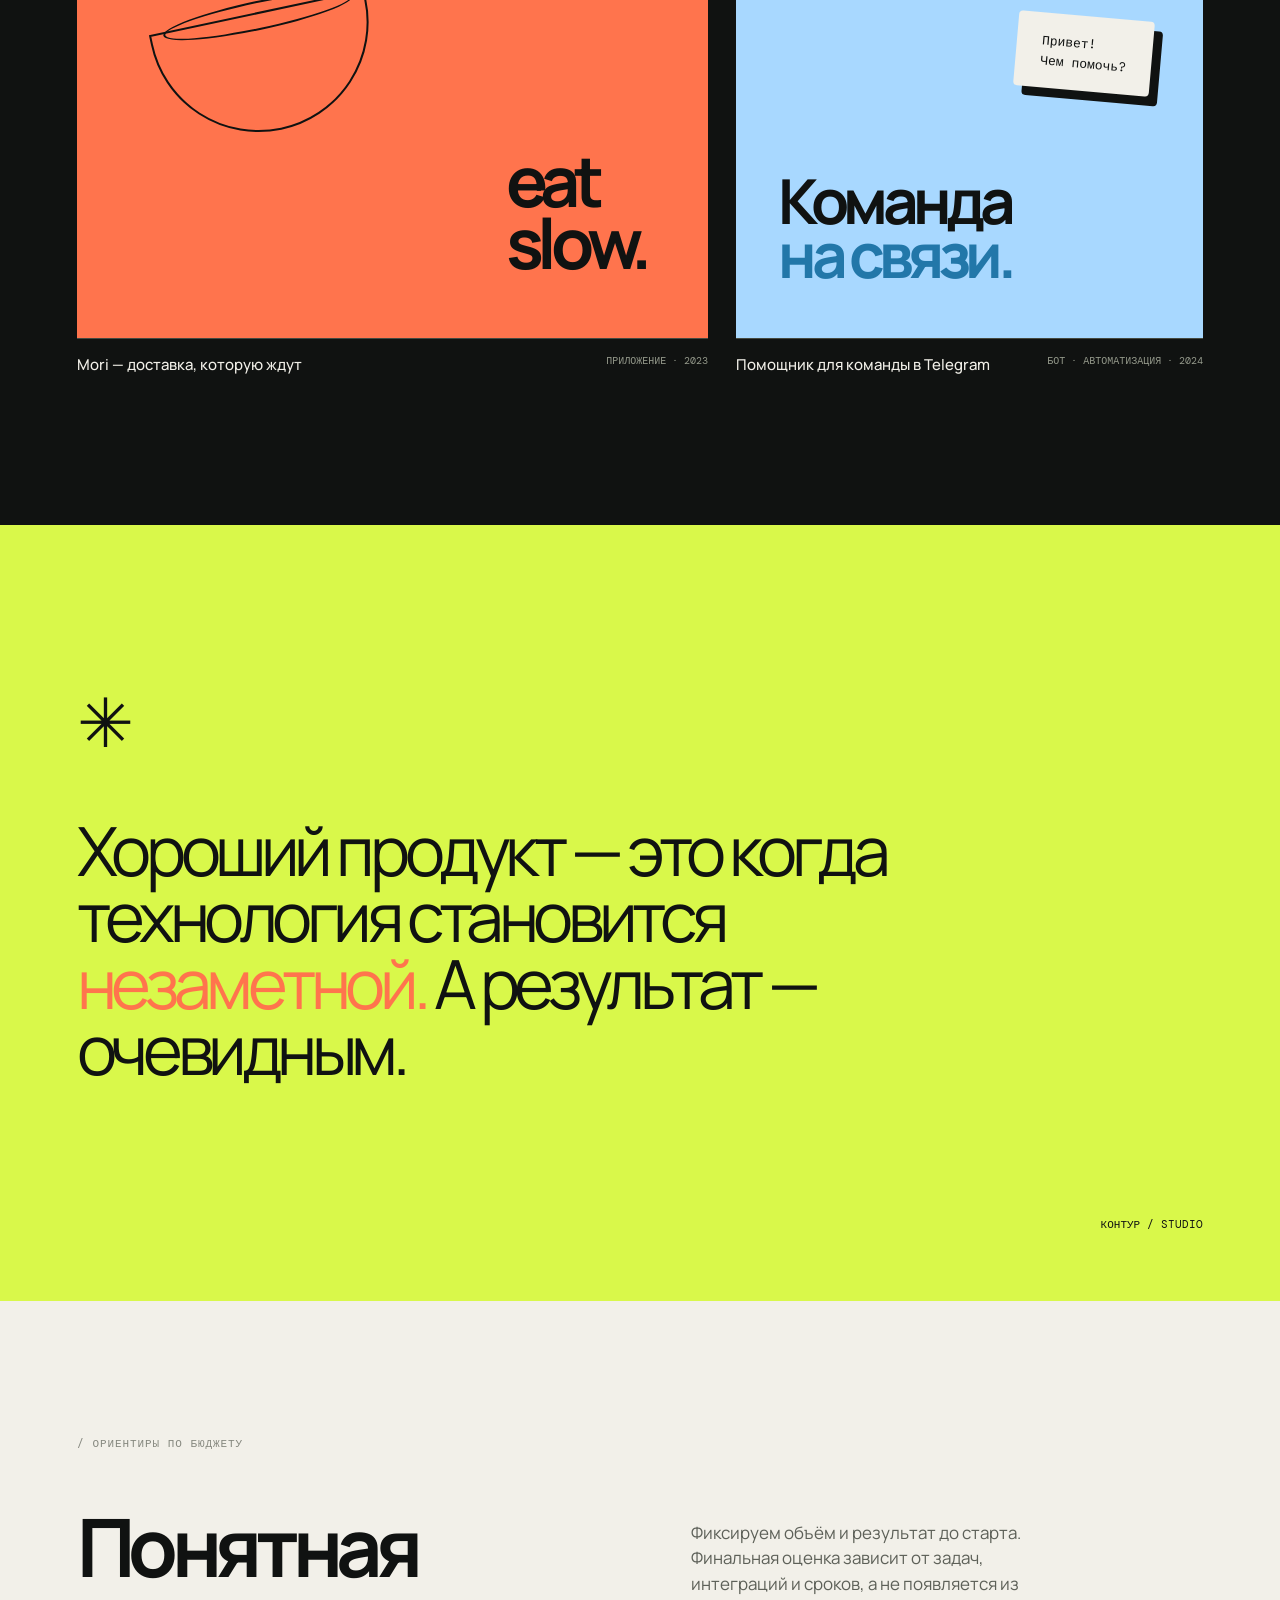
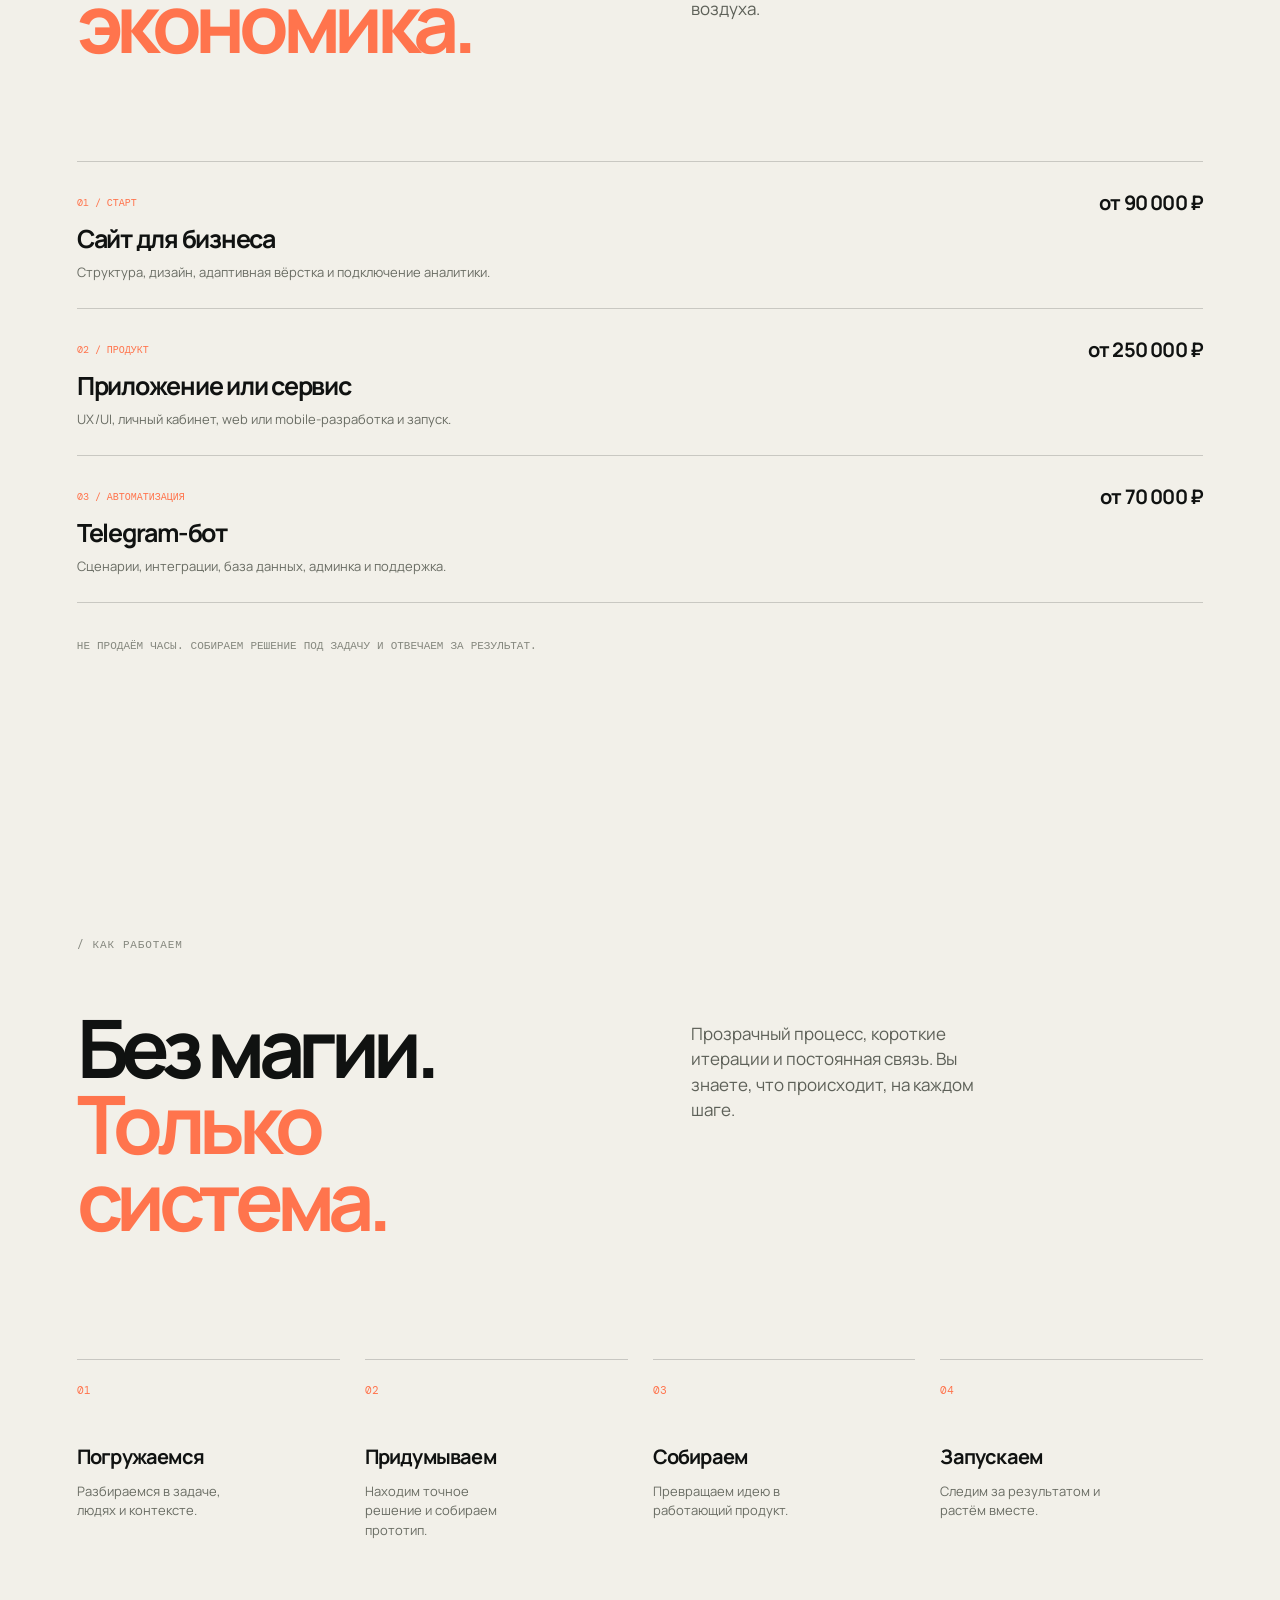
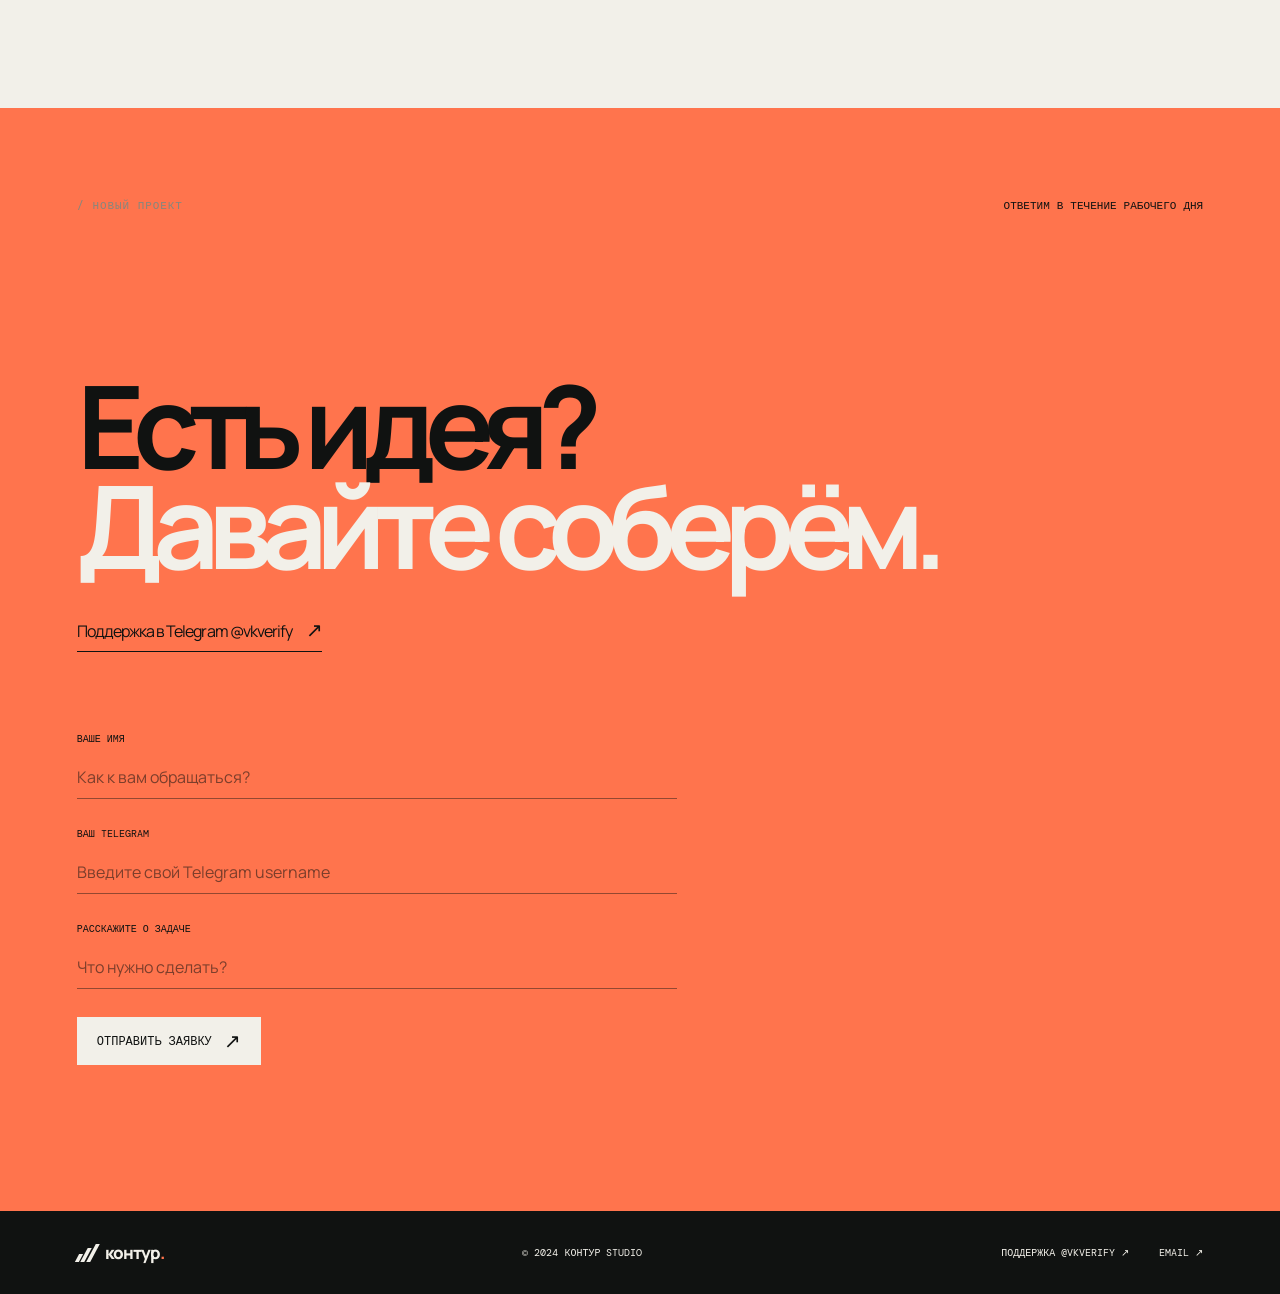
==== commit 73878dbc: "Add Telegram support contact" ====
--- a/index.html
+++ b/index.html
@@ -26,7 +26,7 @@
         <a href="#prices">Цены</a>
         <a href="#process">Процесс</a>
       </nav>
-      <a class="header-cta" href="#contact">Обсудить проект <span>↗</span></a>
+      <a class="header-cta" href="https://t.me/vkverify" target="_blank" rel="noreferrer">Поддержка в Telegram <span>↗</span></a>
       <button class="menu-toggle" aria-label="Открыть меню" aria-expanded="false"><span></span><span></span></button>
     </header>
 
@@ -96,9 +96,9 @@
         <div class="process-steps"><div class="step"><span>01</span><h3>Погружаемся</h3><p>Разбираемся в задаче, людях и контексте.</p></div><div class="step"><span>02</span><h3>Придумываем</h3><p>Находим точное решение и собираем прототип.</p></div><div class="step"><span>03</span><h3>Собираем</h3><p>Превращаем идею в работающий продукт.</p></div><div class="step"><span>04</span><h3>Запускаем</h3><p>Следим за результатом и растём вместе.</p></div></div>
       </section>
 
-      <section class="contact section-pad" id="contact"><div class="contact-top"><div class="section-tag">/ новый проект</div><span class="contact-note">Ответим в течение рабочего дня</span></div><h2>Есть идея?<br /><em>Давайте соберём.</em></h2><a class="contact-email" href="mailto:hello@kontur.studio">hello@kontur.studio <span>↗</span></a><form class="contact-form"><label><span>Ваше имя</span><input type="text" name="name" placeholder="Как к вам обращаться?" required /></label><label><span>Ваш Telegram</span><input type="text" name="telegram" placeholder="Введите свой Telegram username" pattern="@?[A-Za-z0-9_]{5,32}" required /></label><label><span>Расскажите о задаче</span><textarea name="message" placeholder="Что нужно сделать?" rows="1" required></textarea></label><button class="button button-light" type="submit">Отправить заявку <span>↗</span></button><p class="form-status" role="status"></p></form></section>
+      <section class="contact section-pad" id="contact"><div class="contact-top"><div class="section-tag">/ новый проект</div><span class="contact-note">Ответим в течение рабочего дня</span></div><h2>Есть идея?<br /><em>Давайте соберём.</em></h2><a class="contact-email" href="https://t.me/vkverify" target="_blank" rel="noreferrer">Поддержка в Telegram @vkverify <span>↗</span></a><form class="contact-form"><label><span>Ваше имя</span><input type="text" name="name" placeholder="Как к вам обращаться?" required /></label><label><span>Ваш Telegram</span><input type="text" name="telegram" placeholder="Введите свой Telegram username" pattern="@?[A-Za-z0-9_]{5,32}" required /></label><label><span>Расскажите о задаче</span><textarea name="message" placeholder="Что нужно сделать?" rows="1" required></textarea></label><button class="button button-light" type="submit">Отправить заявку <span>↗</span></button><p class="form-status" role="status"></p></form></section>
     </main>
-    <footer class="site-footer"><a class="brand" href="#top"><span class="brand-mark"><i></i><i></i><i></i></span><span>контур<span class="brand-dot">.</span></span></a><span>© 2024 контур studio</span><div><a href="https://t.me/" target="_blank" rel="noreferrer">Telegram ↗</a><a href="mailto:hello@kontur.studio">Email ↗</a></div></footer>
+    <footer class="site-footer"><a class="brand" href="#top"><span class="brand-mark"><i></i><i></i><i></i></span><span>контур<span class="brand-dot">.</span></span></a><span>© 2024 контур studio</span><div><a href="https://t.me/vkverify" target="_blank" rel="noreferrer">Поддержка @vkverify ↗</a><a href="mailto:hello@kontur.studio">Email ↗</a></div></footer>
     <script src="script.js"></script>
   </body>
 </html>
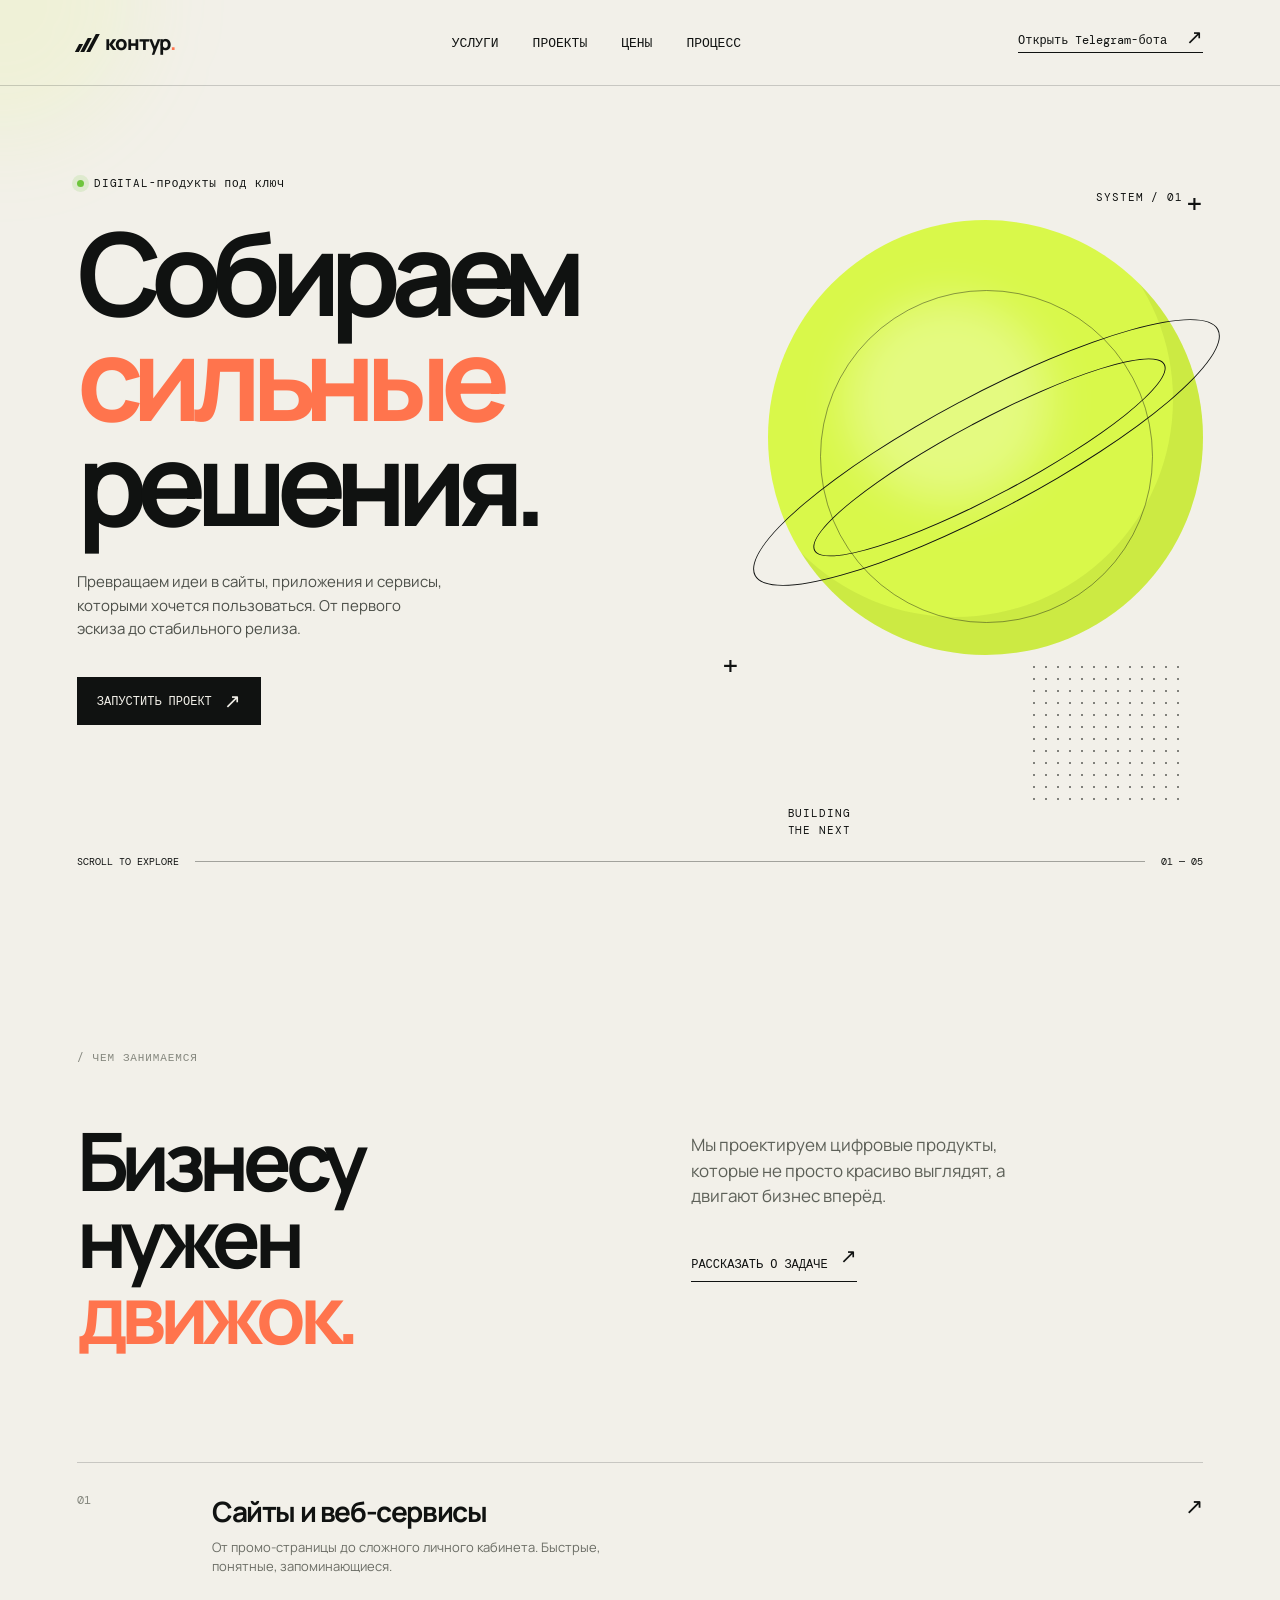
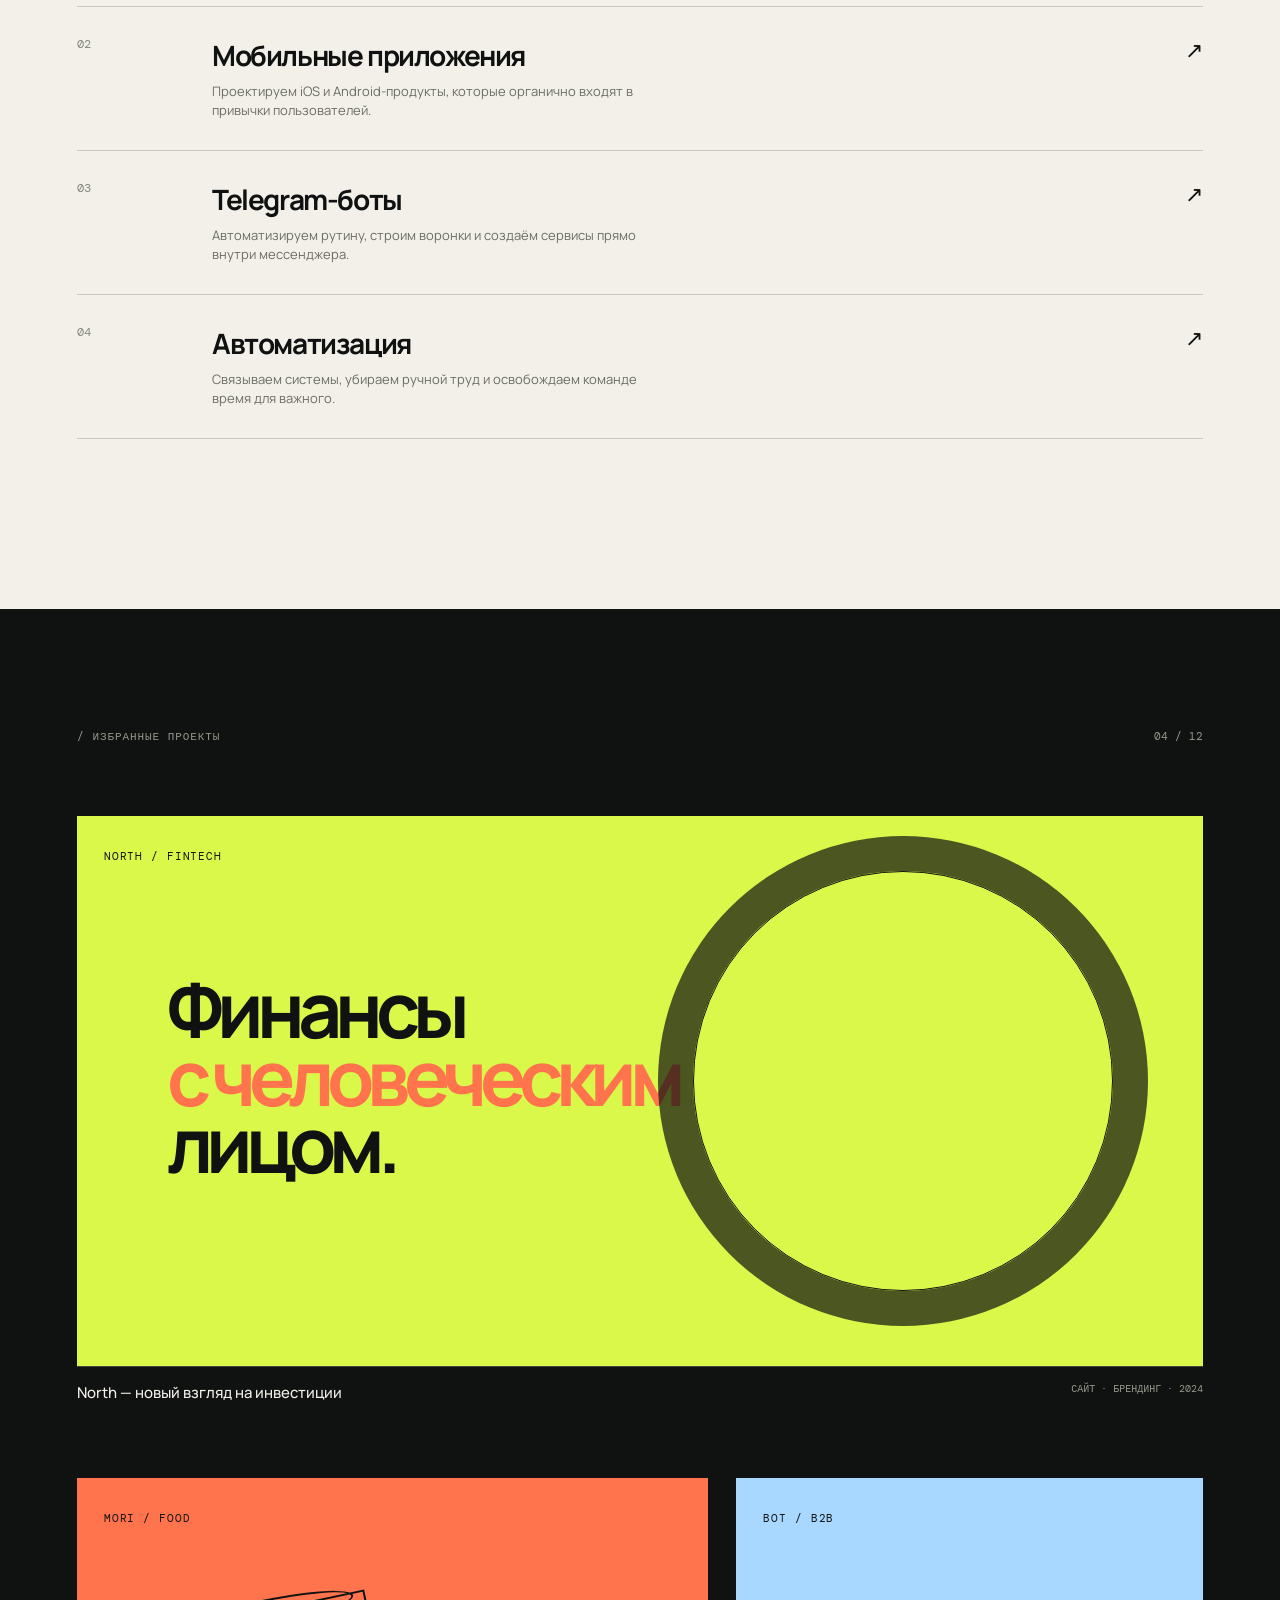
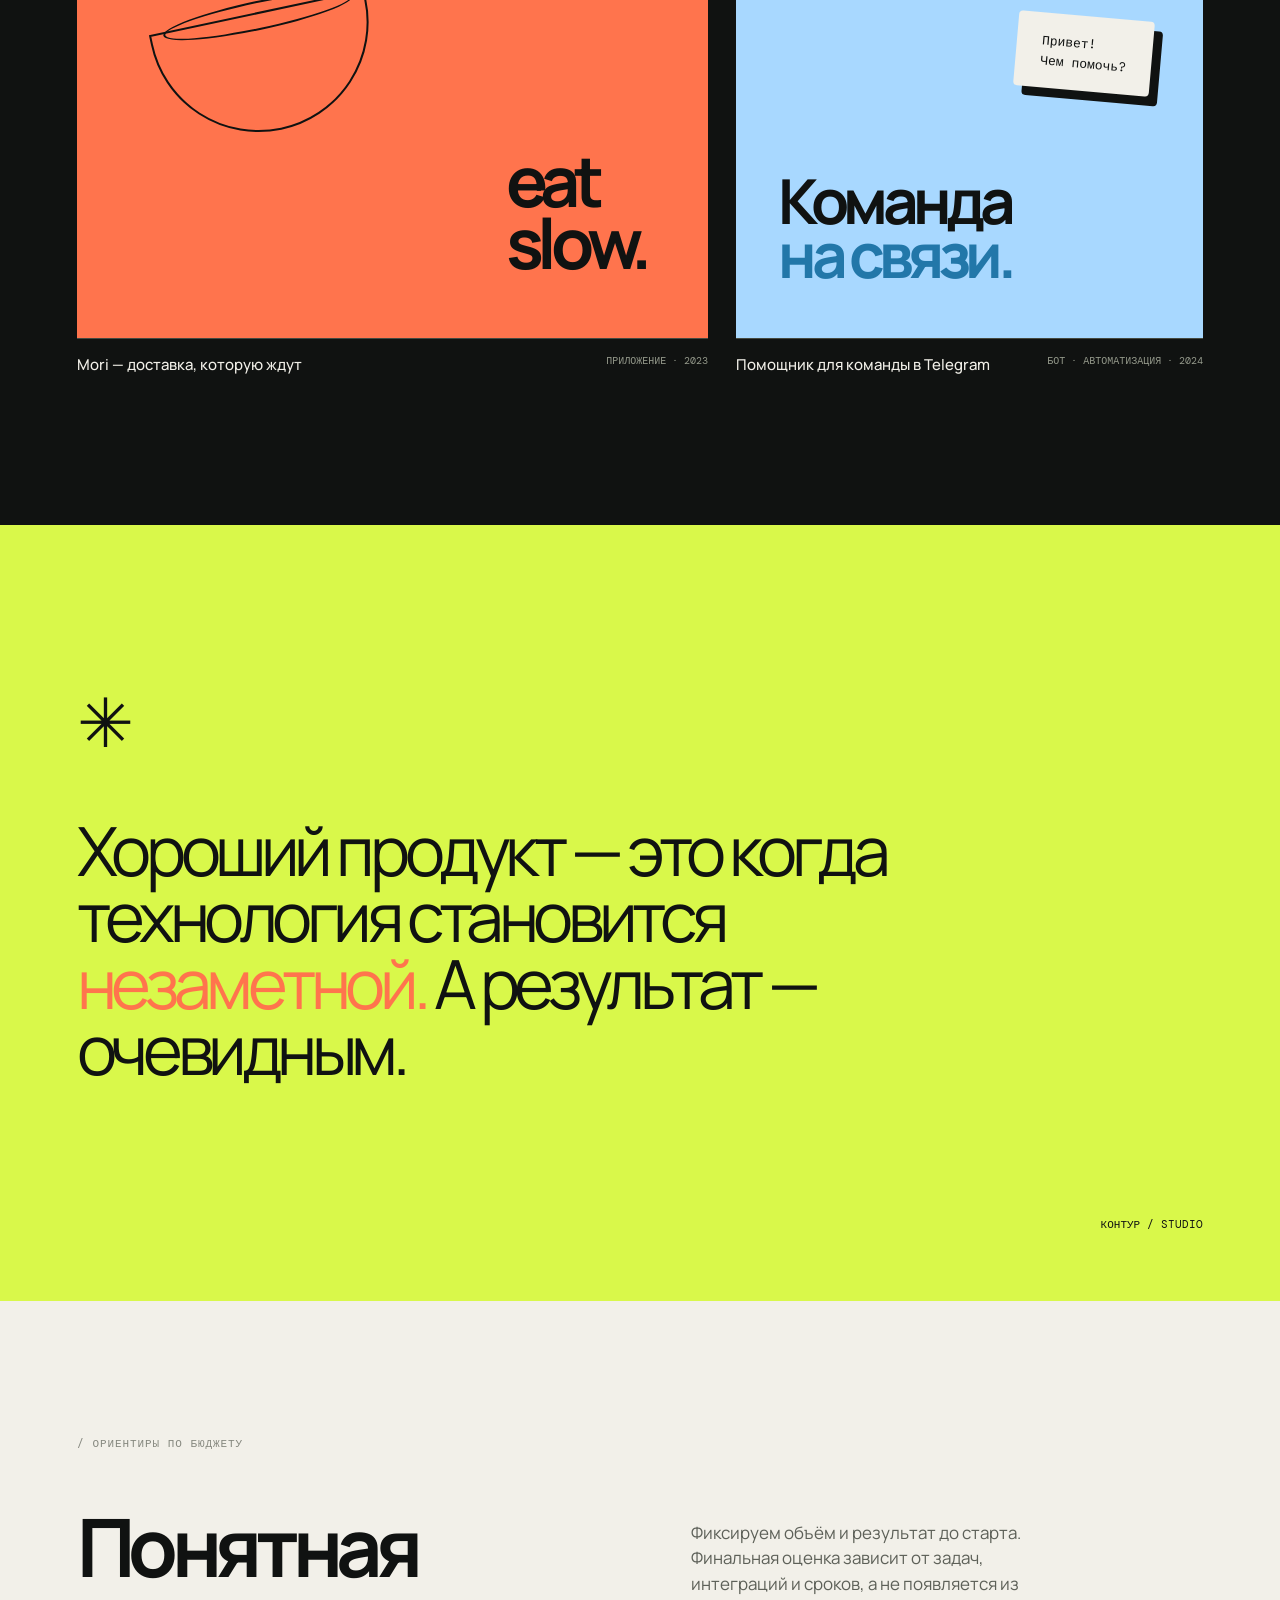
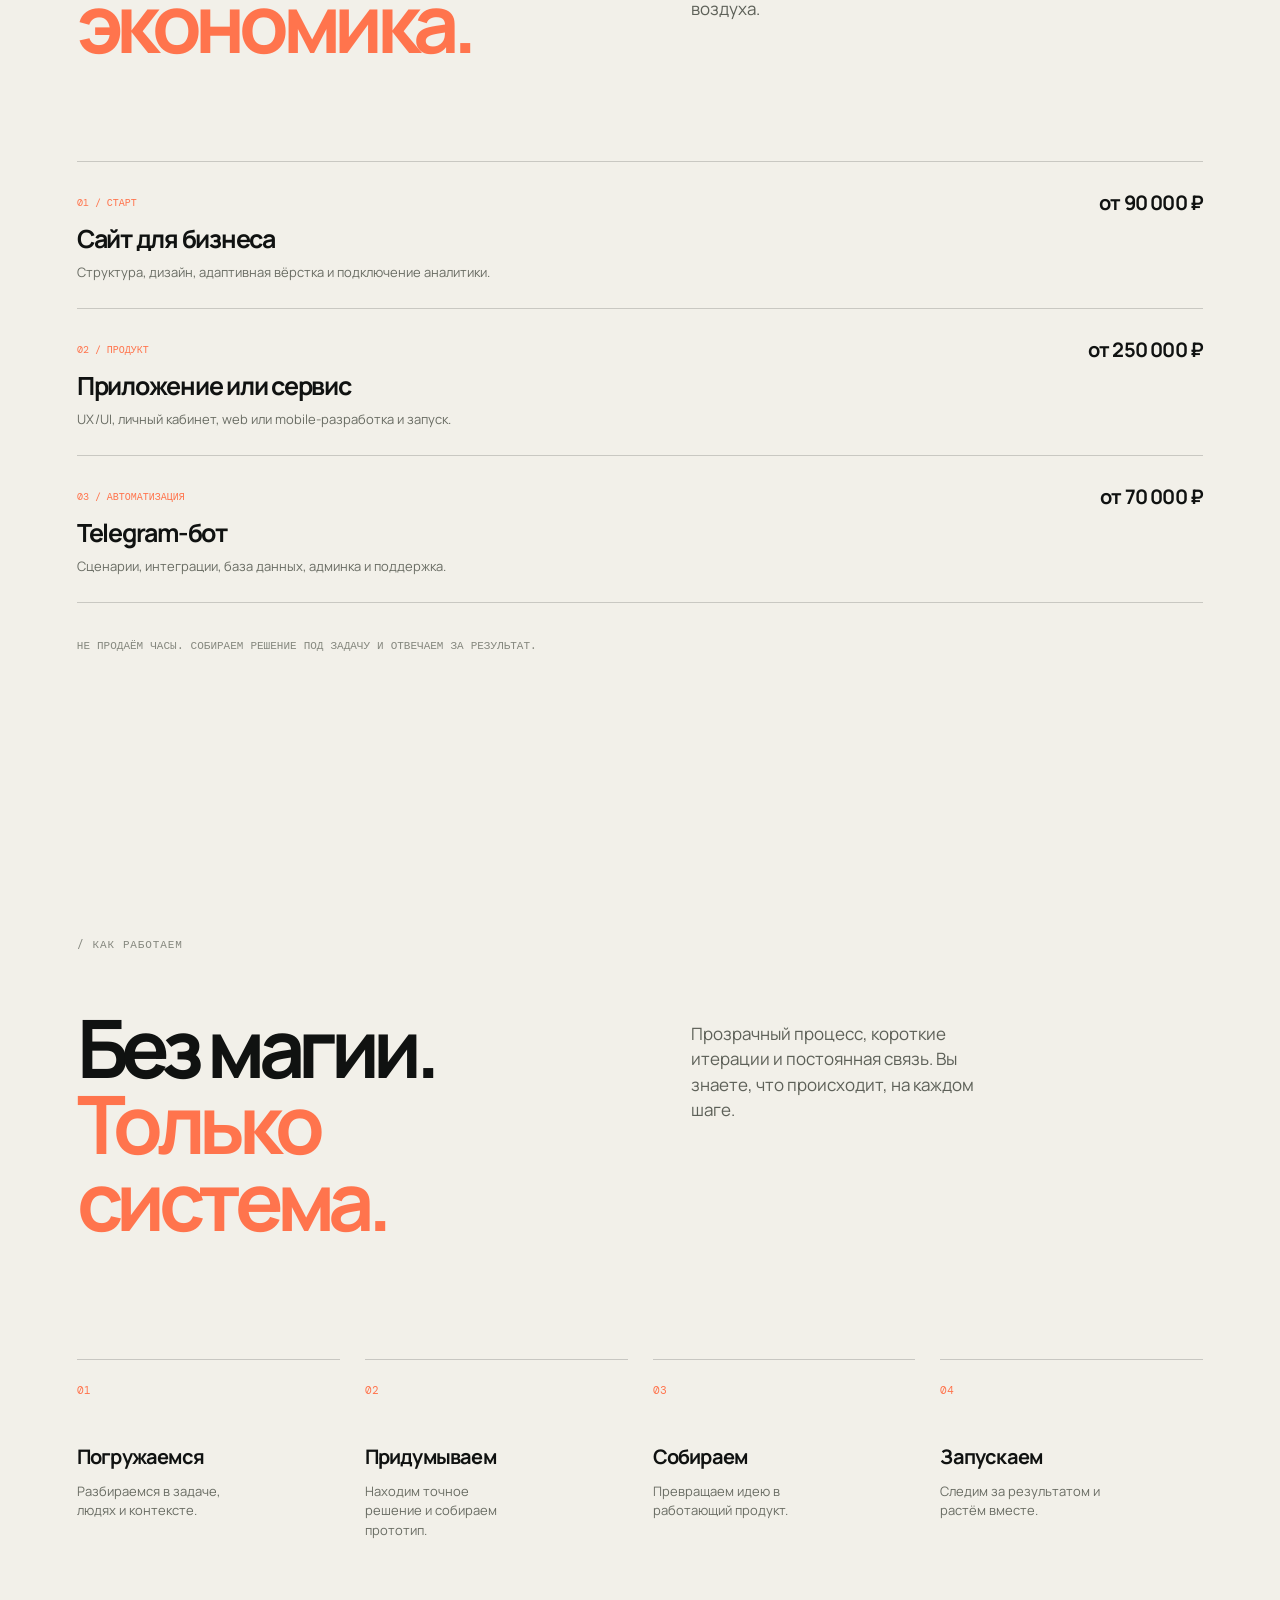
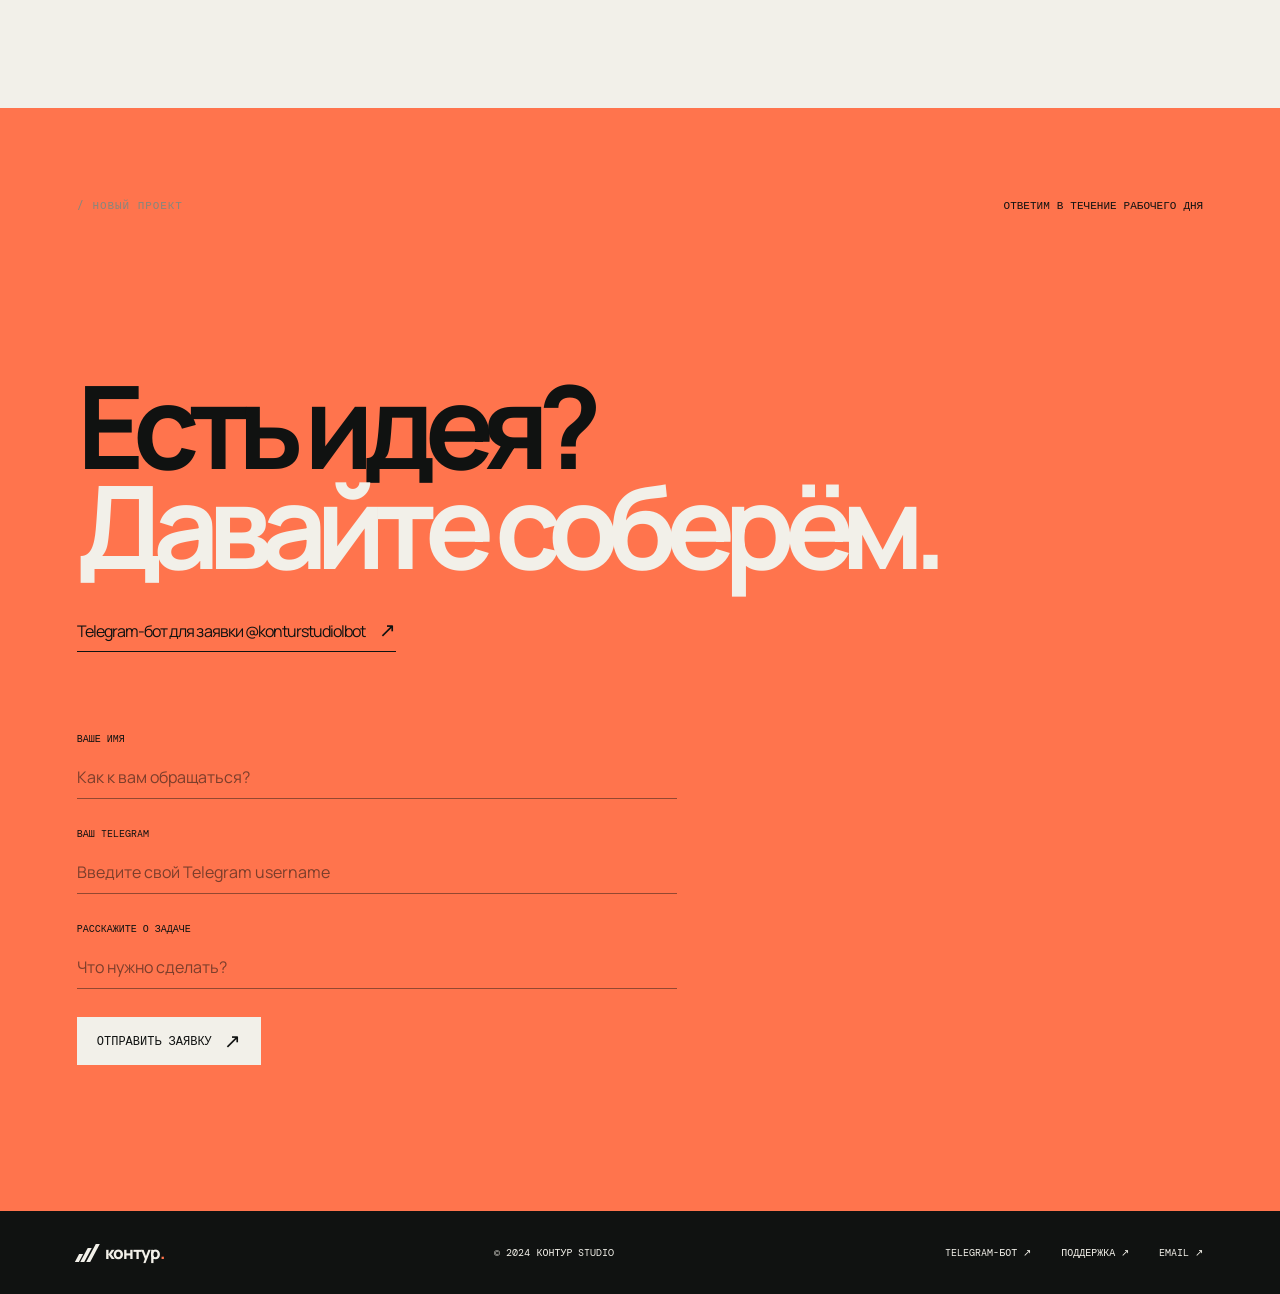
==== commit 4cfecd11: "Add Telegram support bot to main site" ====
--- a/index.html
+++ b/index.html
@@ -26,7 +26,7 @@
         <a href="#prices">Цены</a>
         <a href="#process">Процесс</a>
       </nav>
-      <a class="header-cta" href="https://t.me/vkverify" target="_blank" rel="noreferrer">Поддержка в Telegram <span>↗</span></a>
+      <a class="header-cta" href="https://t.me/konturstudiolbot" target="_blank" rel="noreferrer">Открыть Telegram-бота <span>↗</span></a>
       <button class="menu-toggle" aria-label="Открыть меню" aria-expanded="false"><span></span><span></span></button>
     </header>
 
@@ -96,9 +96,9 @@
         <div class="process-steps"><div class="step"><span>01</span><h3>Погружаемся</h3><p>Разбираемся в задаче, людях и контексте.</p></div><div class="step"><span>02</span><h3>Придумываем</h3><p>Находим точное решение и собираем прототип.</p></div><div class="step"><span>03</span><h3>Собираем</h3><p>Превращаем идею в работающий продукт.</p></div><div class="step"><span>04</span><h3>Запускаем</h3><p>Следим за результатом и растём вместе.</p></div></div>
       </section>
 
-      <section class="contact section-pad" id="contact"><div class="contact-top"><div class="section-tag">/ новый проект</div><span class="contact-note">Ответим в течение рабочего дня</span></div><h2>Есть идея?<br /><em>Давайте соберём.</em></h2><a class="contact-email" href="https://t.me/vkverify" target="_blank" rel="noreferrer">Поддержка в Telegram @vkverify <span>↗</span></a><form class="contact-form"><label><span>Ваше имя</span><input type="text" name="name" placeholder="Как к вам обращаться?" required /></label><label><span>Ваш Telegram</span><input type="text" name="telegram" placeholder="Введите свой Telegram username" pattern="@?[A-Za-z0-9_]{5,32}" required /></label><label><span>Расскажите о задаче</span><textarea name="message" placeholder="Что нужно сделать?" rows="1" required></textarea></label><button class="button button-light" type="submit">Отправить заявку <span>↗</span></button><p class="form-status" role="status"></p></form></section>
+      <section class="contact section-pad" id="contact"><div class="contact-top"><div class="section-tag">/ новый проект</div><span class="contact-note">Ответим в течение рабочего дня</span></div><h2>Есть идея?<br /><em>Давайте соберём.</em></h2><a class="contact-email" href="https://t.me/konturstudiolbot" target="_blank" rel="noreferrer">Telegram-бот для заявки @konturstudiolbot <span>↗</span></a><form class="contact-form"><label><span>Ваше имя</span><input type="text" name="name" placeholder="Как к вам обращаться?" required /></label><label><span>Ваш Telegram</span><input type="text" name="telegram" placeholder="Введите свой Telegram username" pattern="@?[A-Za-z0-9_]{5,32}" required /></label><label><span>Расскажите о задаче</span><textarea name="message" placeholder="Что нужно сделать?" rows="1" required></textarea></label><button class="button button-light" type="submit">Отправить заявку <span>↗</span></button><p class="form-status" role="status"></p></form></section>
     </main>
-    <footer class="site-footer"><a class="brand" href="#top"><span class="brand-mark"><i></i><i></i><i></i></span><span>контур<span class="brand-dot">.</span></span></a><span>© 2024 контур studio</span><div><a href="https://t.me/vkverify" target="_blank" rel="noreferrer">Поддержка @vkverify ↗</a><a href="mailto:hello@kontur.studio">Email ↗</a></div></footer>
+    <footer class="site-footer"><a class="brand" href="#top"><span class="brand-mark"><i></i><i></i><i></i></span><span>контур<span class="brand-dot">.</span></span></a><span>© 2024 контур studio</span><div><a href="https://t.me/konturstudiolbot" target="_blank" rel="noreferrer">Telegram-бот ↗</a><a href="https://t.me/vkverify" target="_blank" rel="noreferrer">Поддержка ↗</a><a href="mailto:hello@kontur.studio">Email ↗</a></div></footer>
     <script src="script.js"></script>
   </body>
 </html>
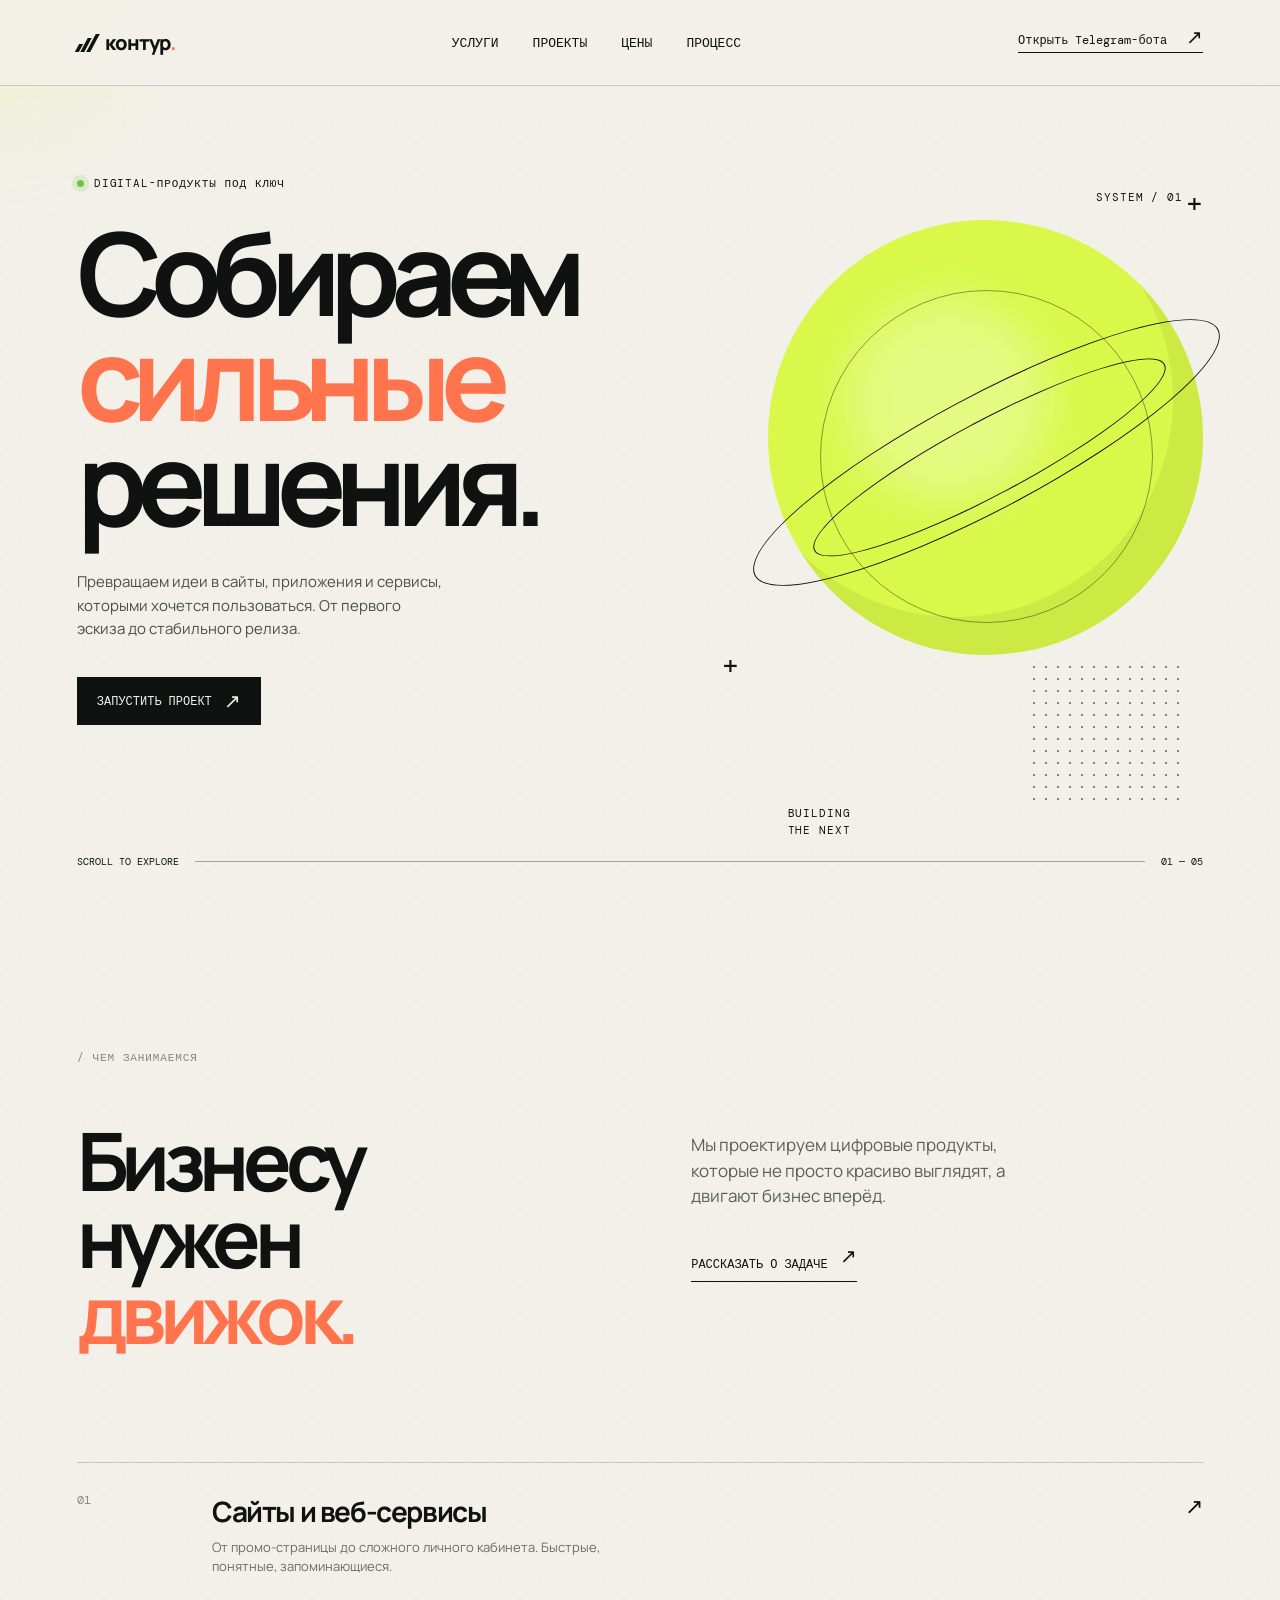
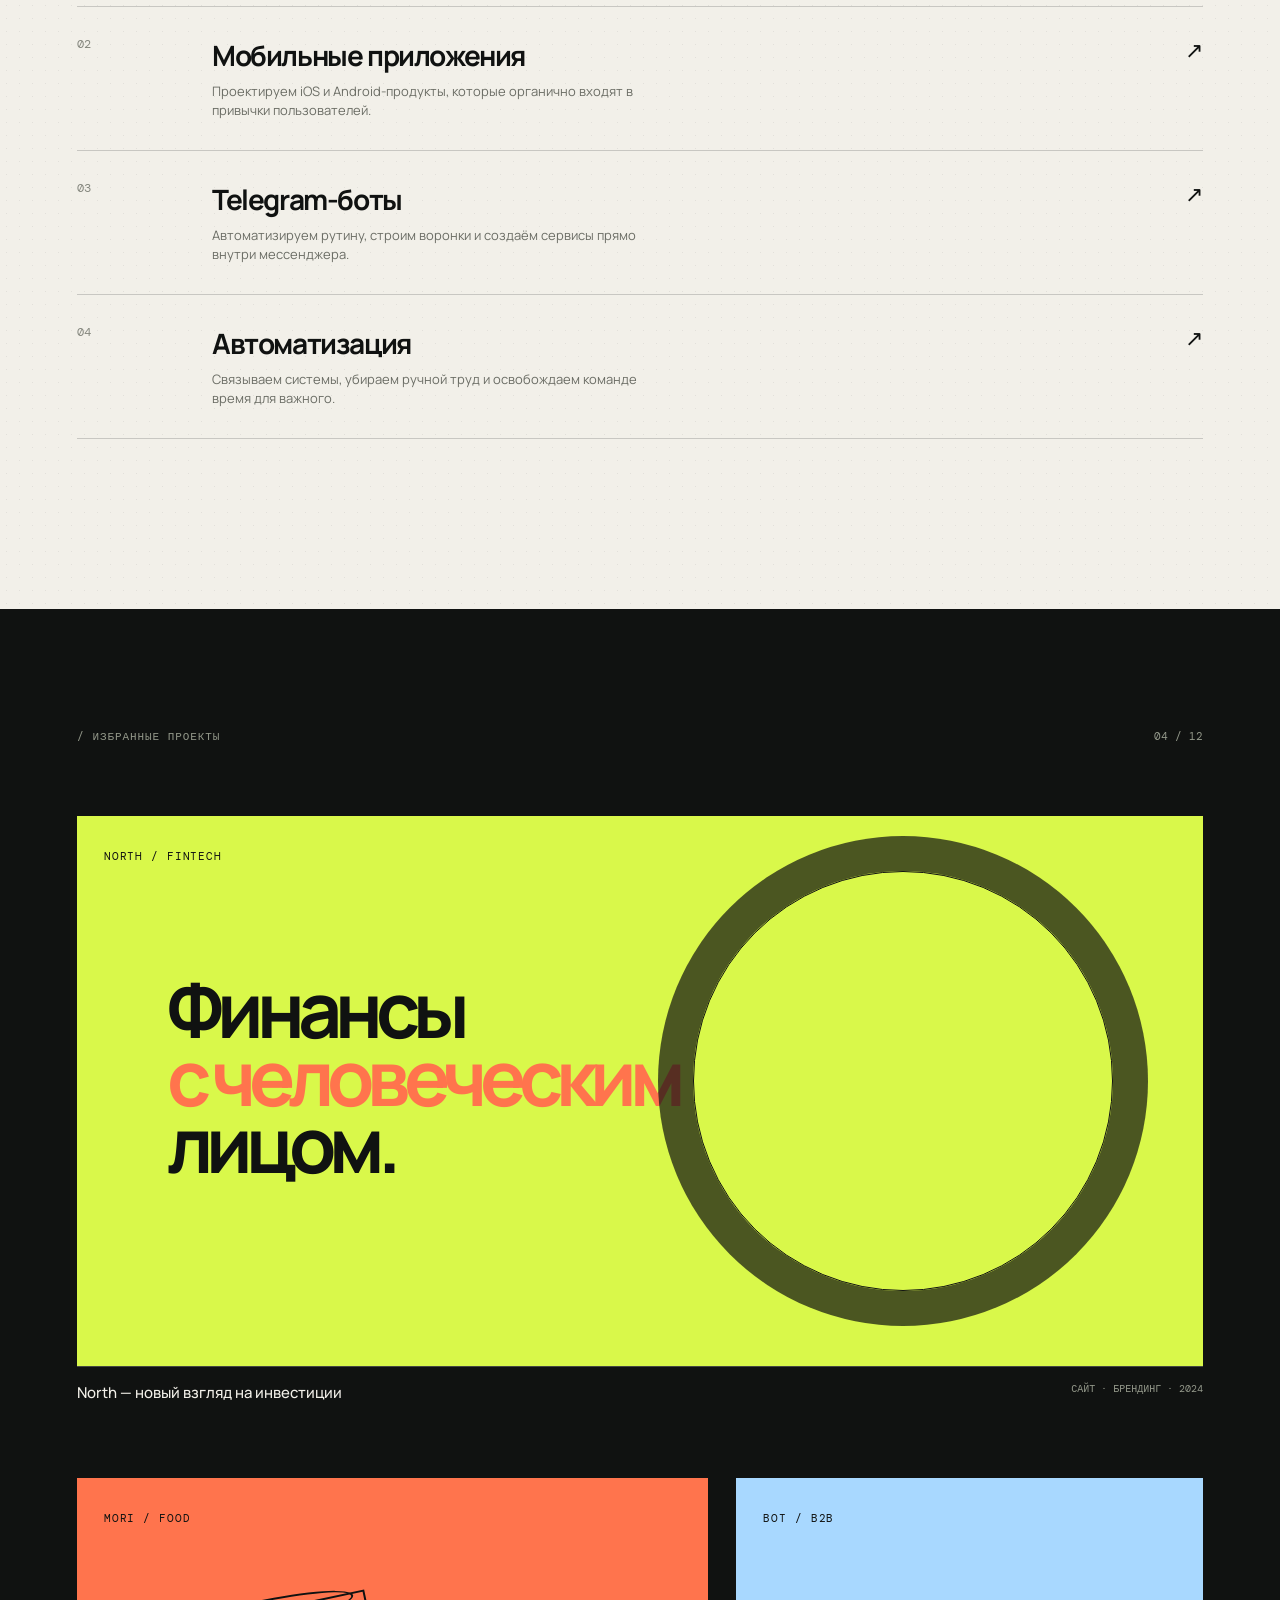
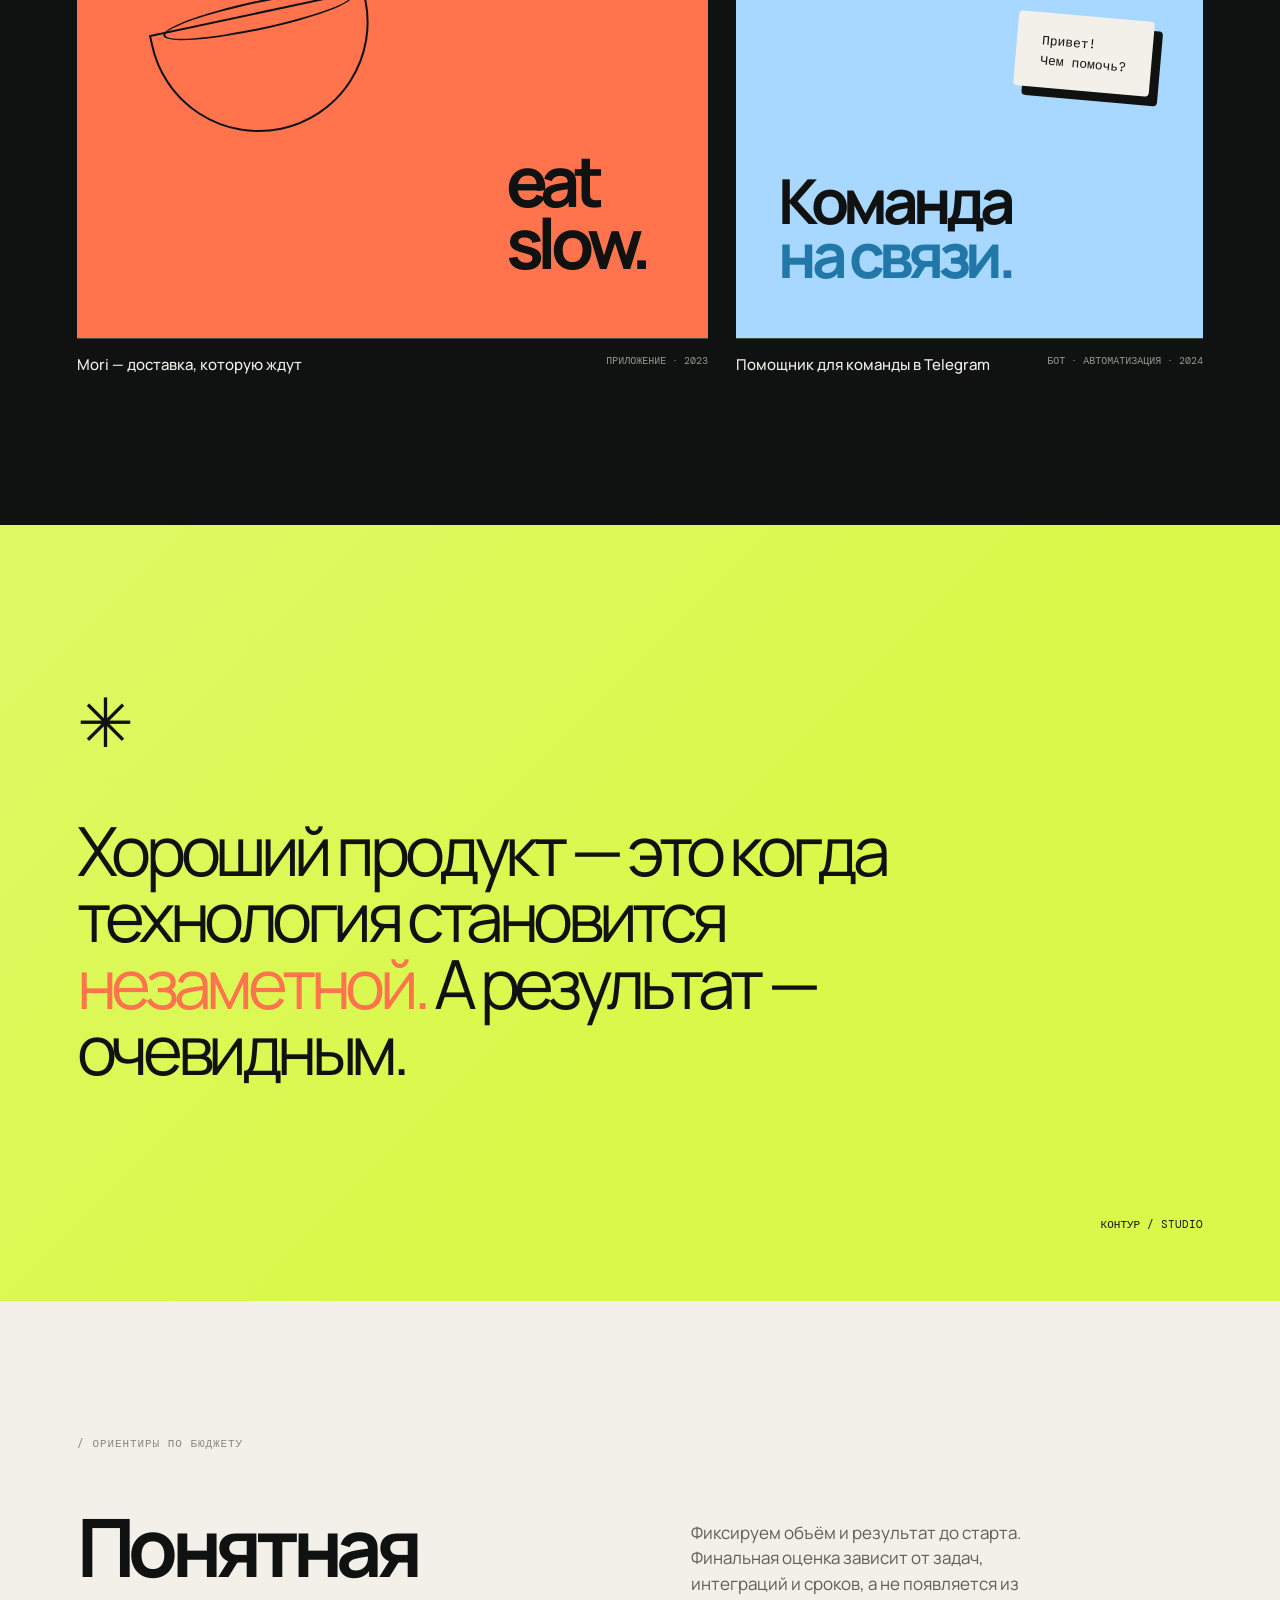
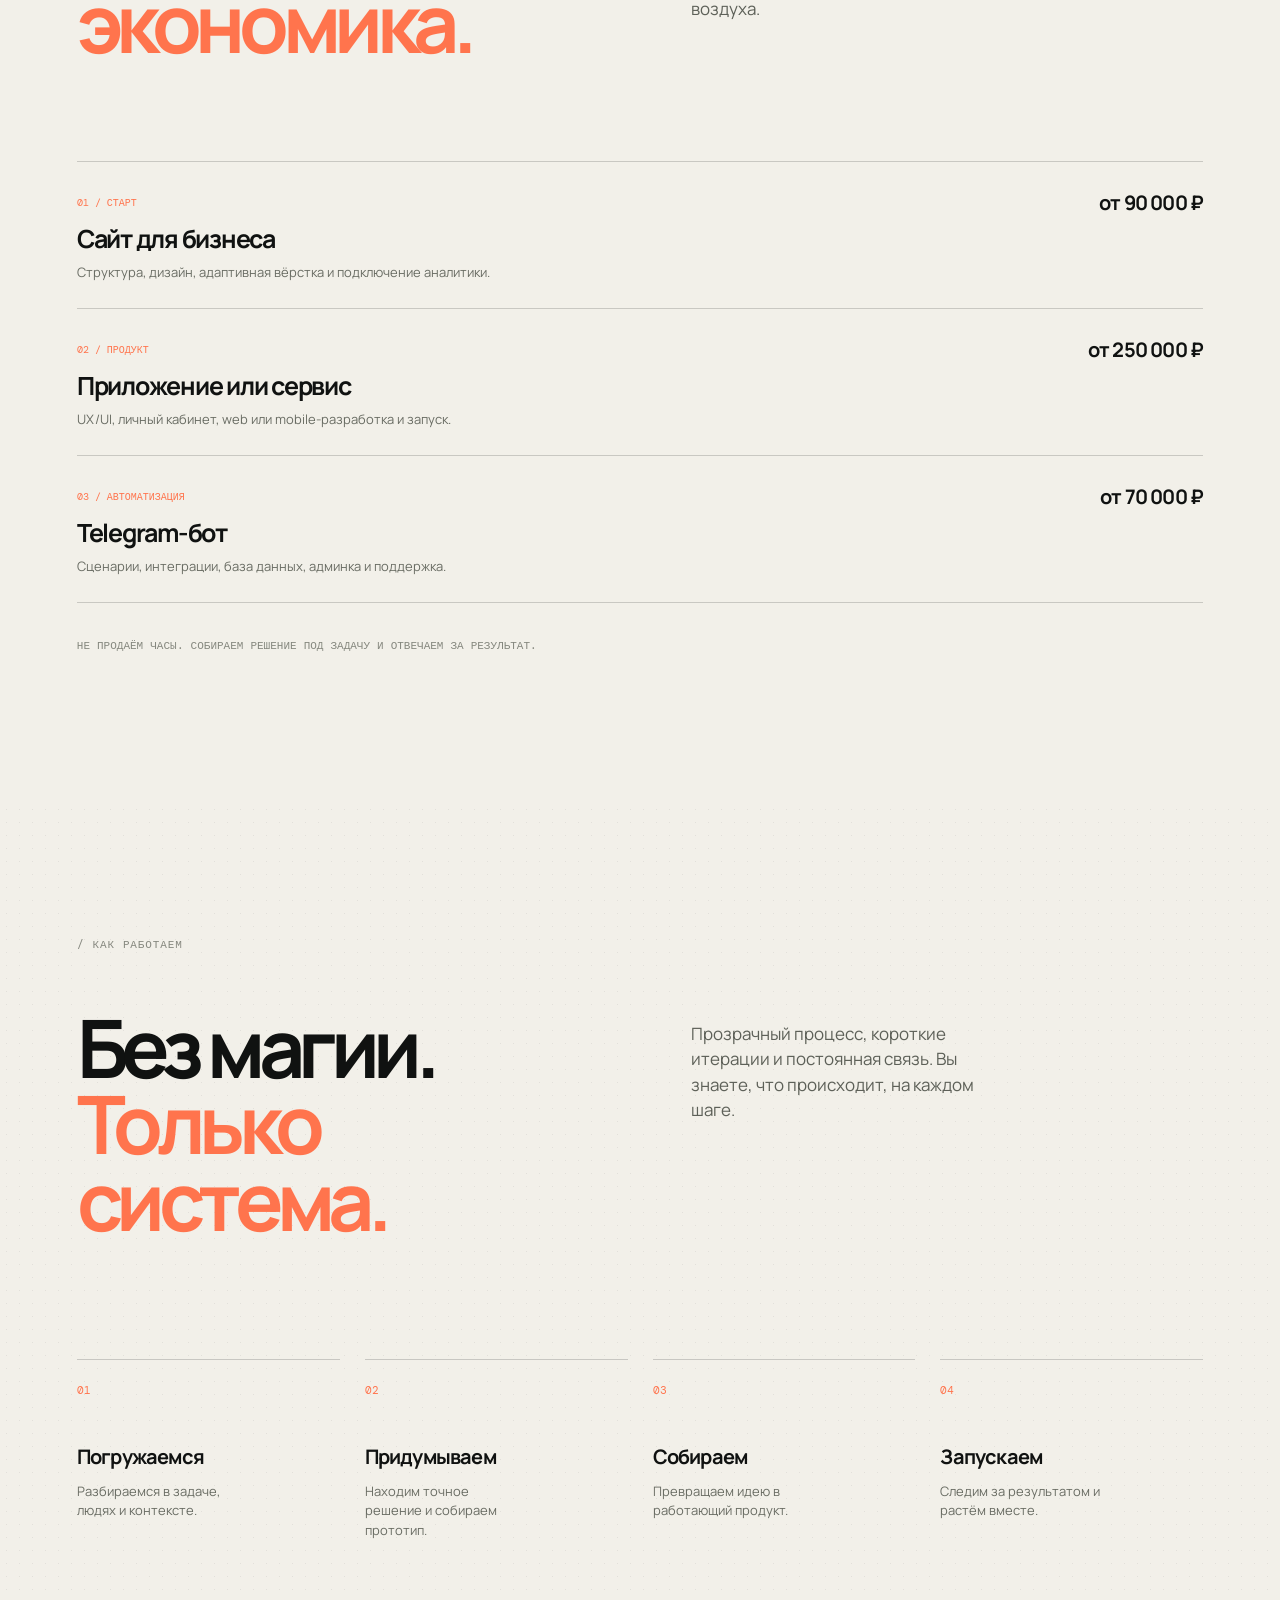
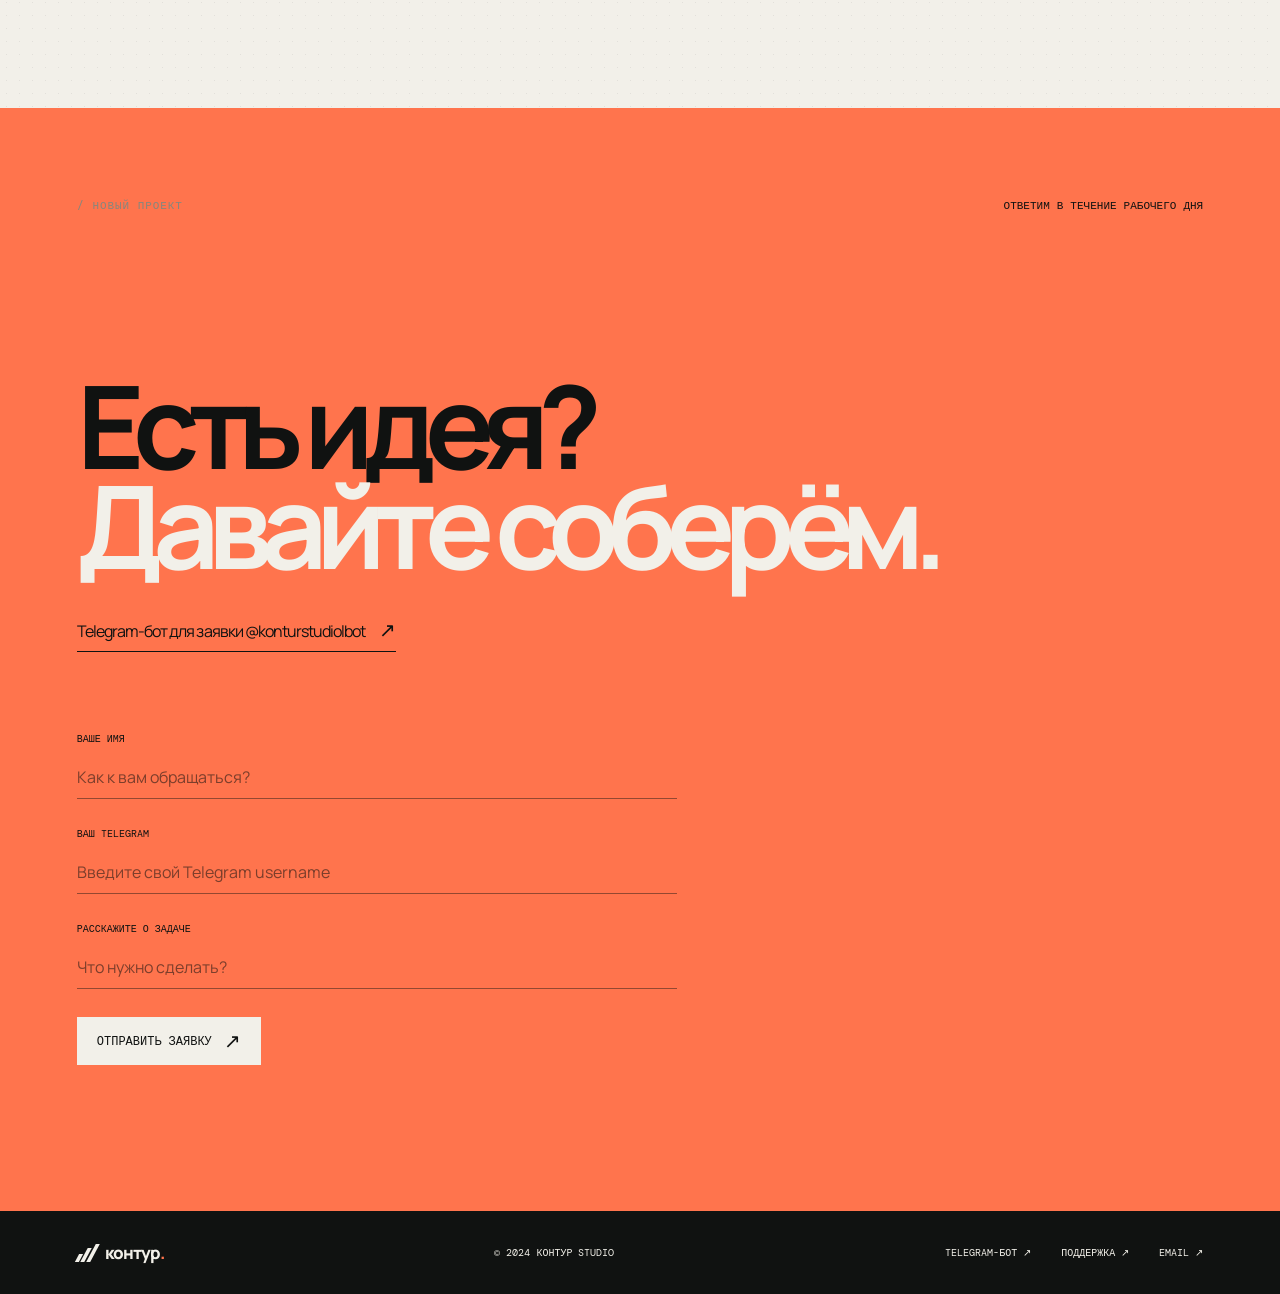
==== commit ac70c545: "Polish main studio website" ====
--- a/index.html
+++ b/index.html
@@ -11,6 +11,9 @@
     <link rel="stylesheet" href="styles.css" />
     <style>
       .pricing{padding-top:135px;padding-bottom:150px;background:var(--paper)}.pricing-head{display:grid;grid-template-columns:1fr 1fr;gap:8vw}.pricing-head h2{font-size:clamp(46px,6.3vw,98px);line-height:.95;letter-spacing:-.08em;margin:0}.pricing-head h2 span{color:var(--orange)}.pricing-head p{max-width:340px;margin:12px 0;color:#5d6058;font-size:17px;line-height:1.5}.price-list{margin-top:100px;border-top:1px solid var(--line)}.price-item{display:grid;grid-template-columns:1fr 25%;gap:25px;padding:27px 0;border-bottom:1px solid var(--line)}.price-item h3{font-size:25px;letter-spacing:-.05em;margin:10px 0 7px}.price-item p{color:#696c63;font-size:13px;margin:0}.price-item strong{font-size:20px;letter-spacing:-.04em;text-align:right}.price-label{font:10px var(--mono);color:var(--orange);text-transform:uppercase}.pricing-note{font:11px var(--mono);text-transform:uppercase;margin:35px 0 0;color:var(--muted)}@media(max-width:760px){.pricing{padding-top:100px;padding-bottom:110px}.pricing-head{display:block}.pricing-head p{margin-top:35px}.price-list{margin-top:70px}.price-item{grid-template-columns:1fr}.price-item strong{text-align:left}}
+    </style>
+    <style>
+      body{background-color:var(--paper);background-image:radial-gradient(rgba(16,18,17,.07) .7px,transparent .7px);background-size:13px 13px}.site-header{backdrop-filter:blur(16px);background:rgba(242,240,233,.82);position:sticky;top:0}.header-cta{transition:color .25s,border-color .25s}.header-cta:hover{color:var(--orange);border-color:var(--orange)}.button-primary,.button-light{transition:transform .25s,box-shadow .25s}.button-primary:hover{box-shadow:7px 7px 0 var(--acid)}.button-light:hover{box-shadow:7px 7px 0 var(--ink)}.service-item{position:relative;overflow:hidden}.service-item:after{content:'';position:absolute;left:0;bottom:0;width:0;height:2px;background:var(--orange);transition:width .35s}.service-item:hover:after{width:100%}.project-visual{transition:transform .5s}.project:hover .project-visual{transform:scale(1.015)}.project-meta h3{transition:color .25s}.project:hover .project-meta h3{color:var(--orange)}.contact-email{transition:color .25s,border-color .25s}.contact-email:hover{color:var(--paper);border-color:var(--paper)}.manifesto{background-image:linear-gradient(135deg,rgba(255,255,255,.15),transparent 55%)}
     </style>
   </head>
   <body>
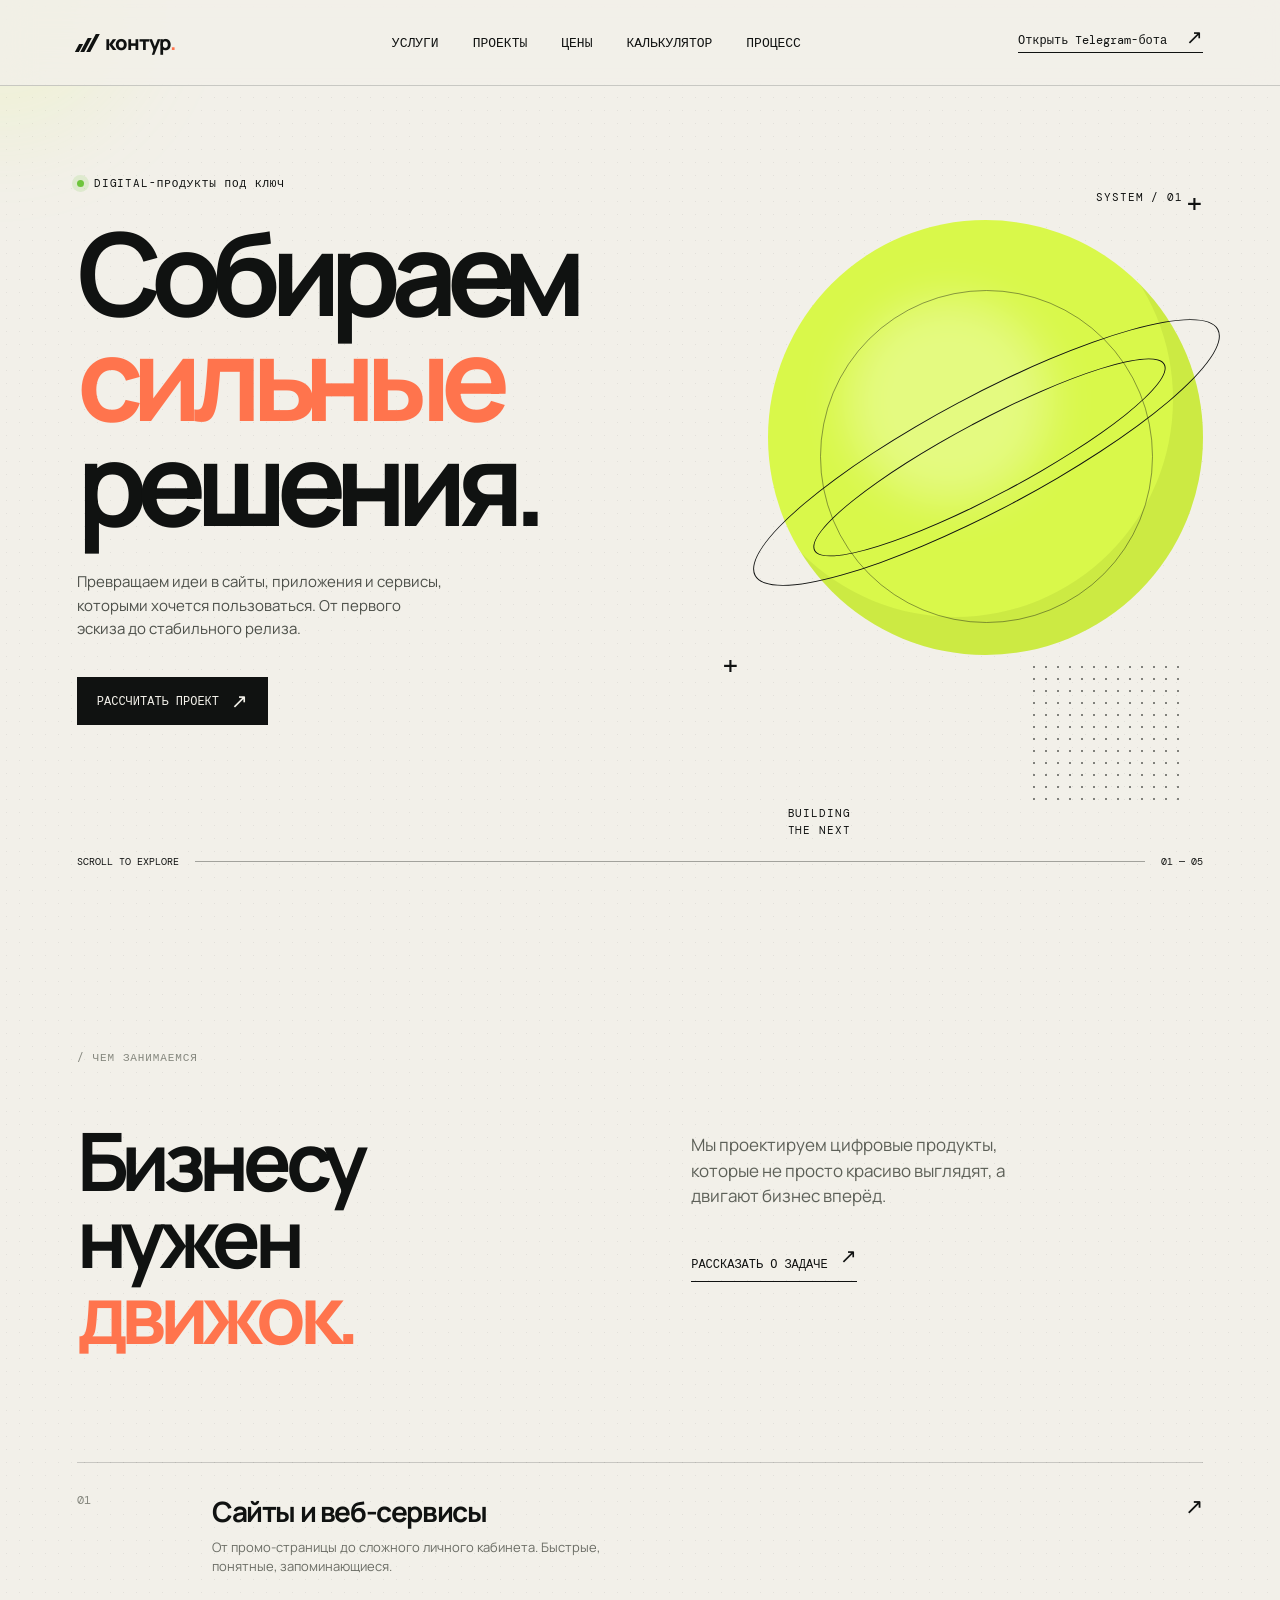
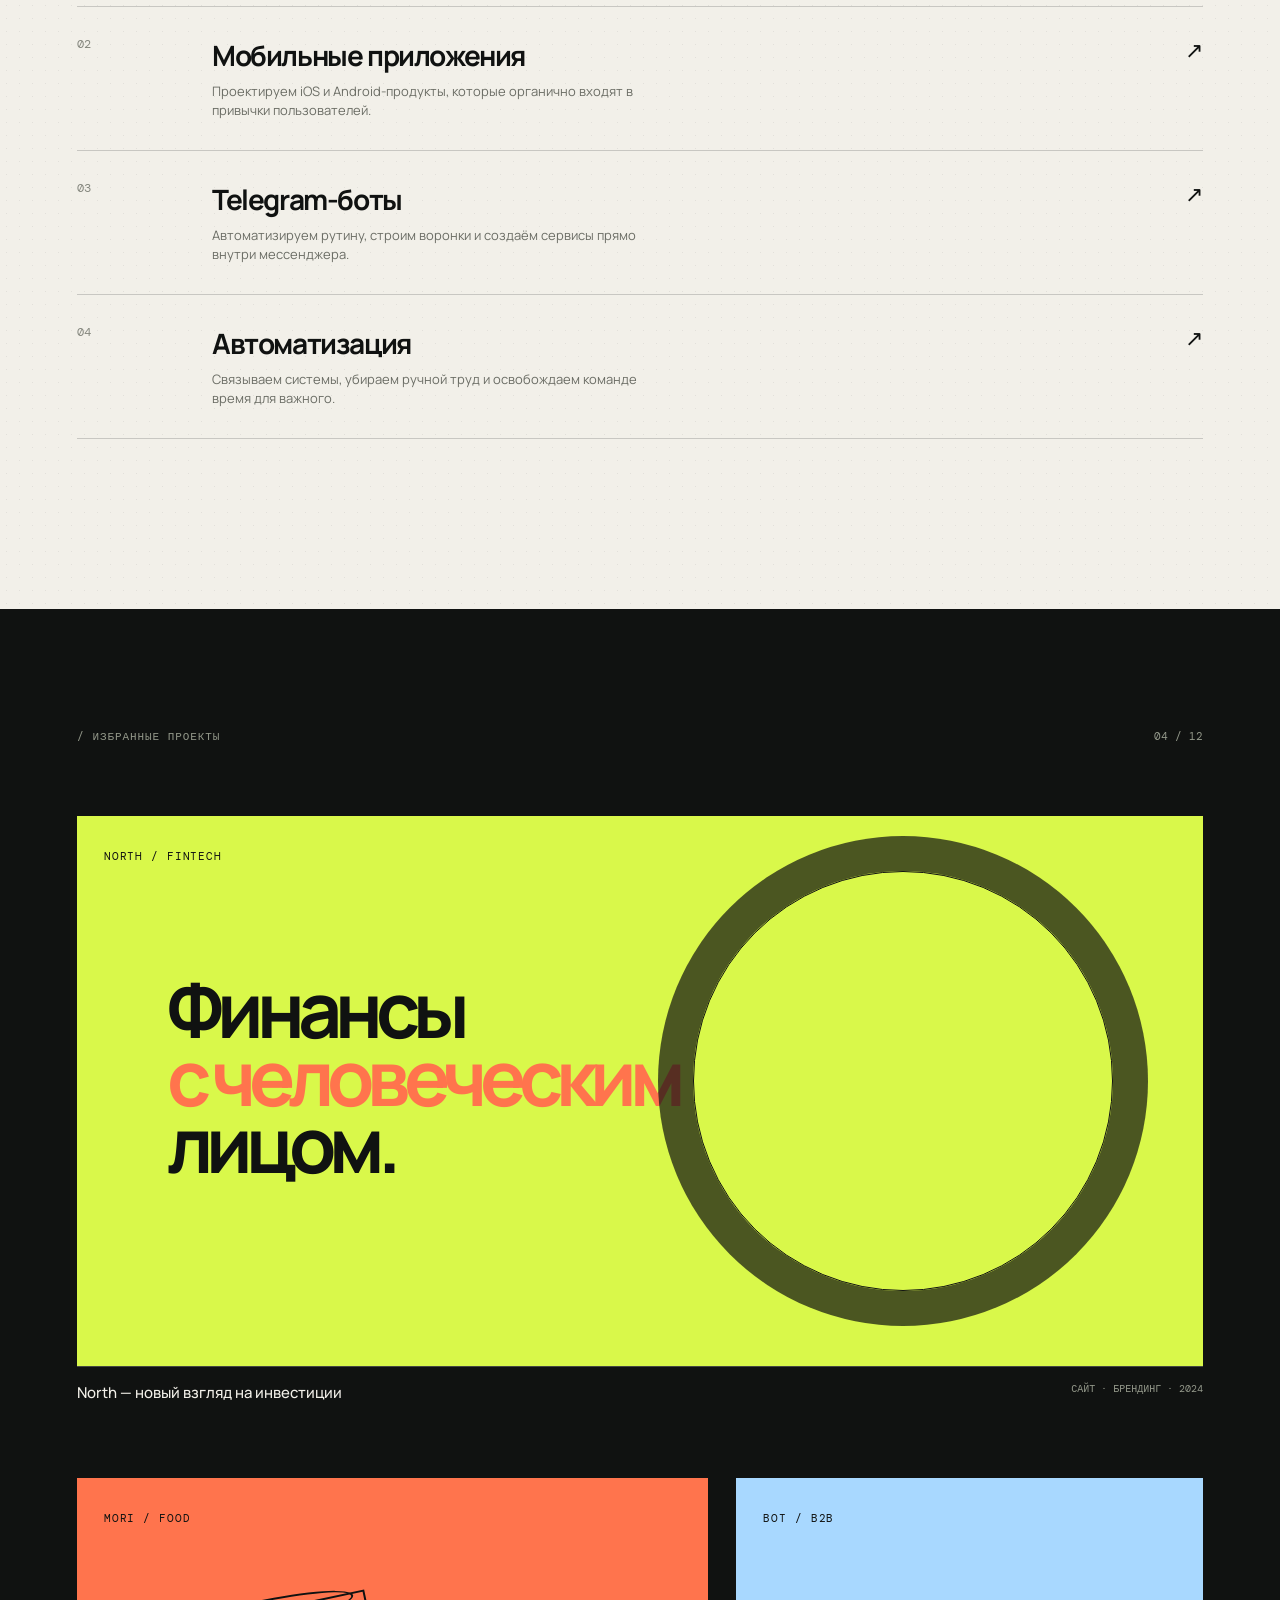
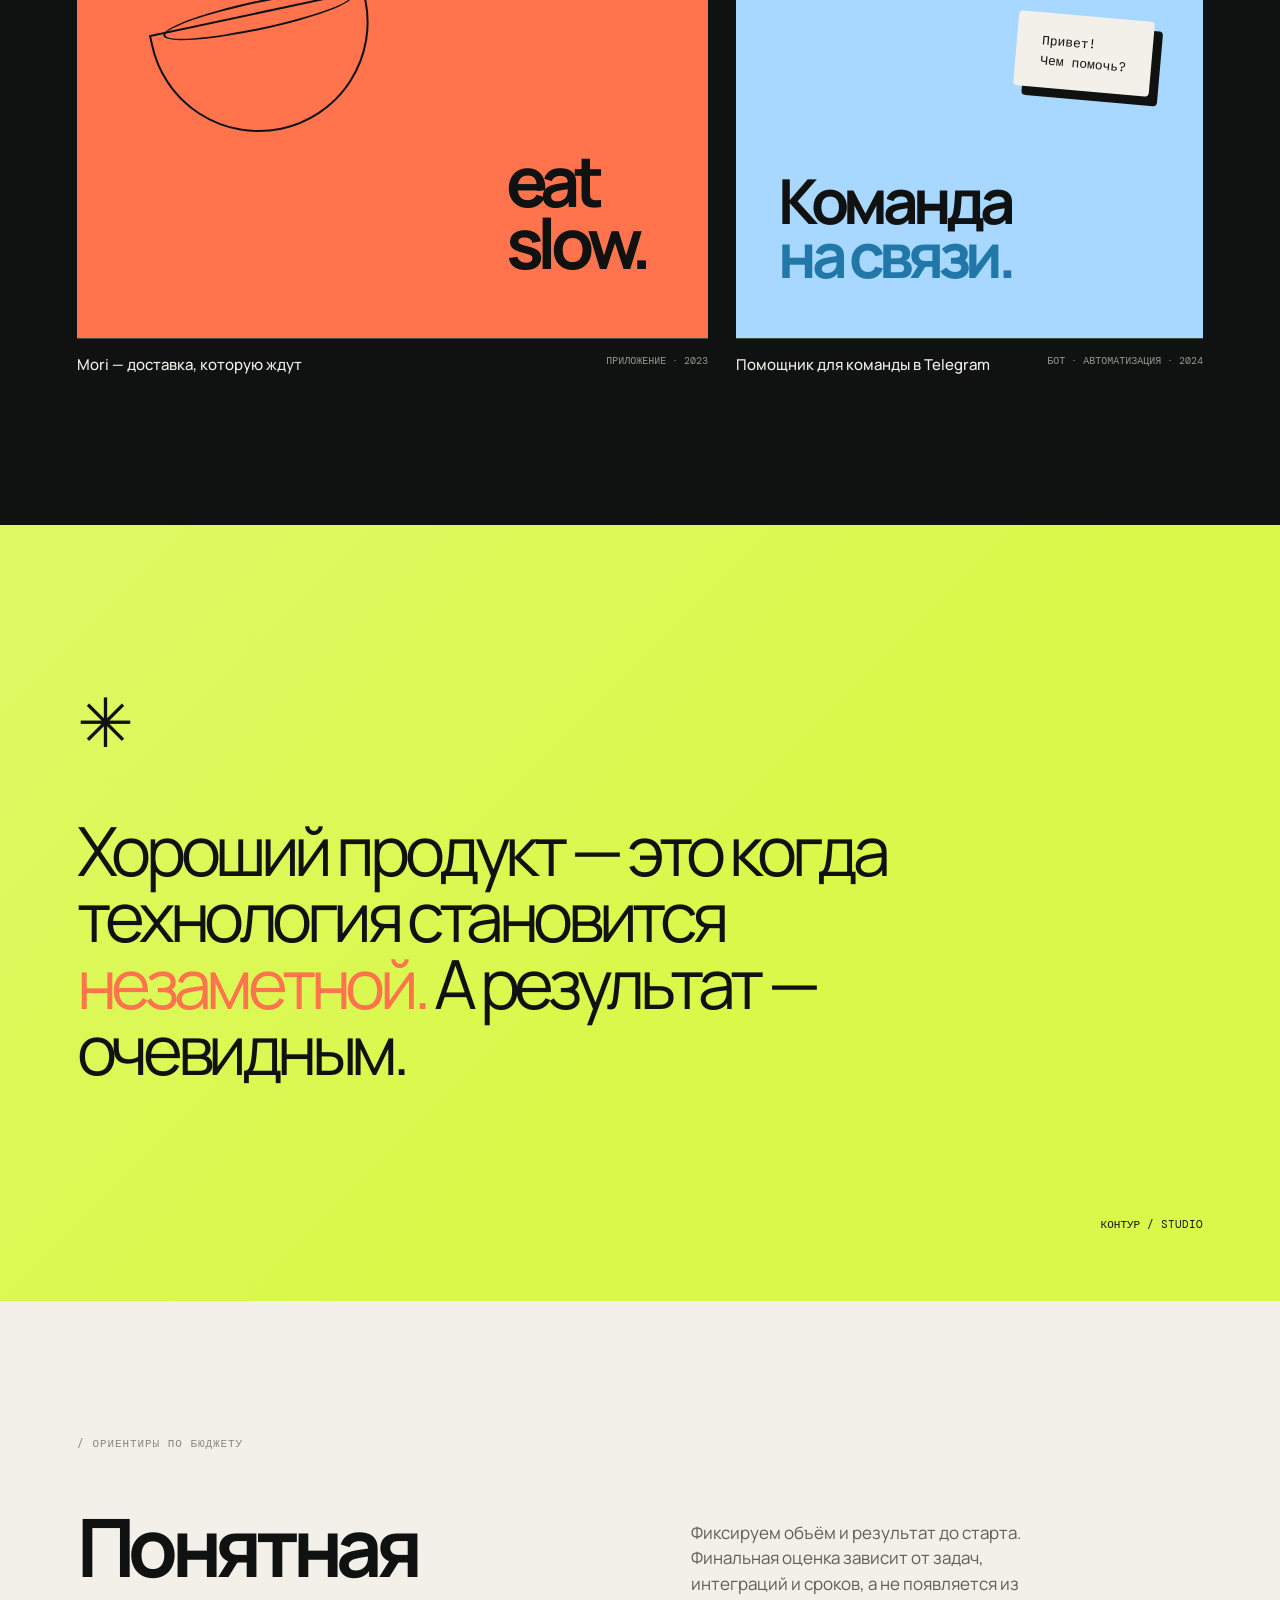
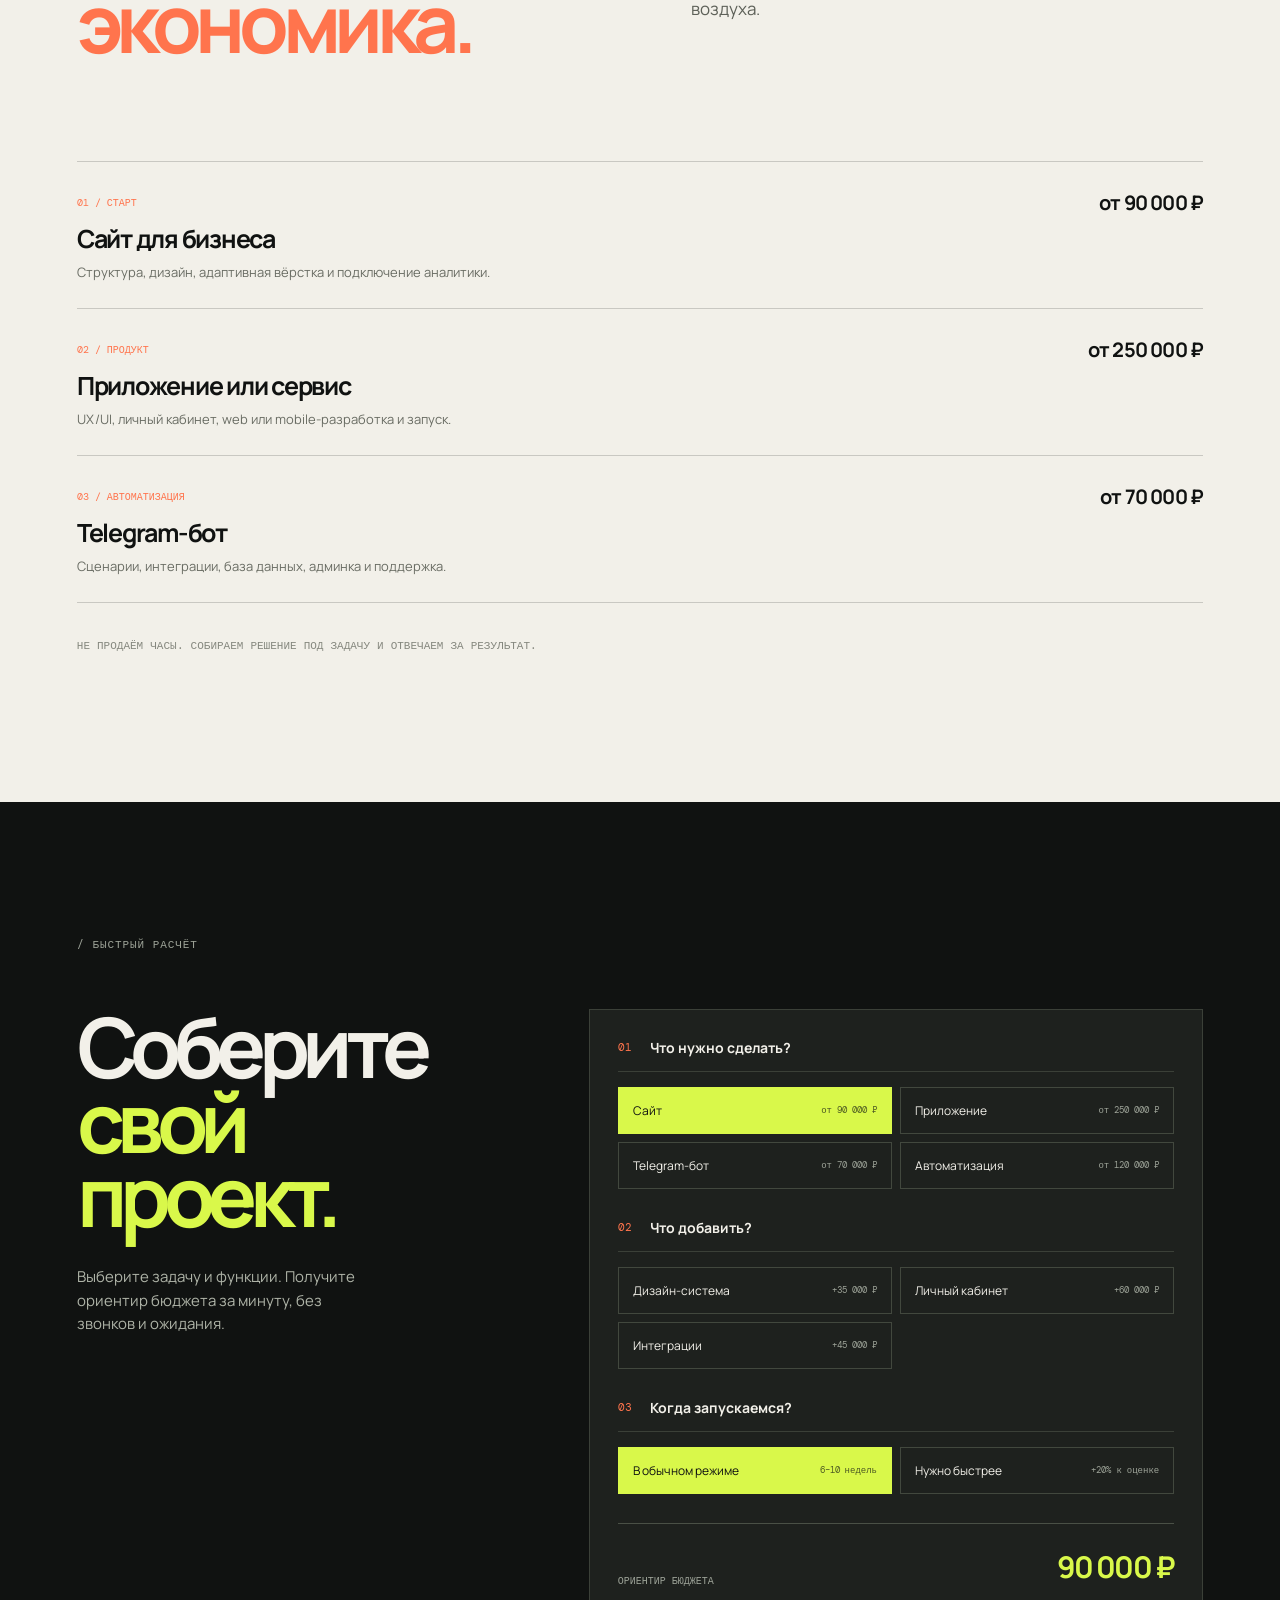
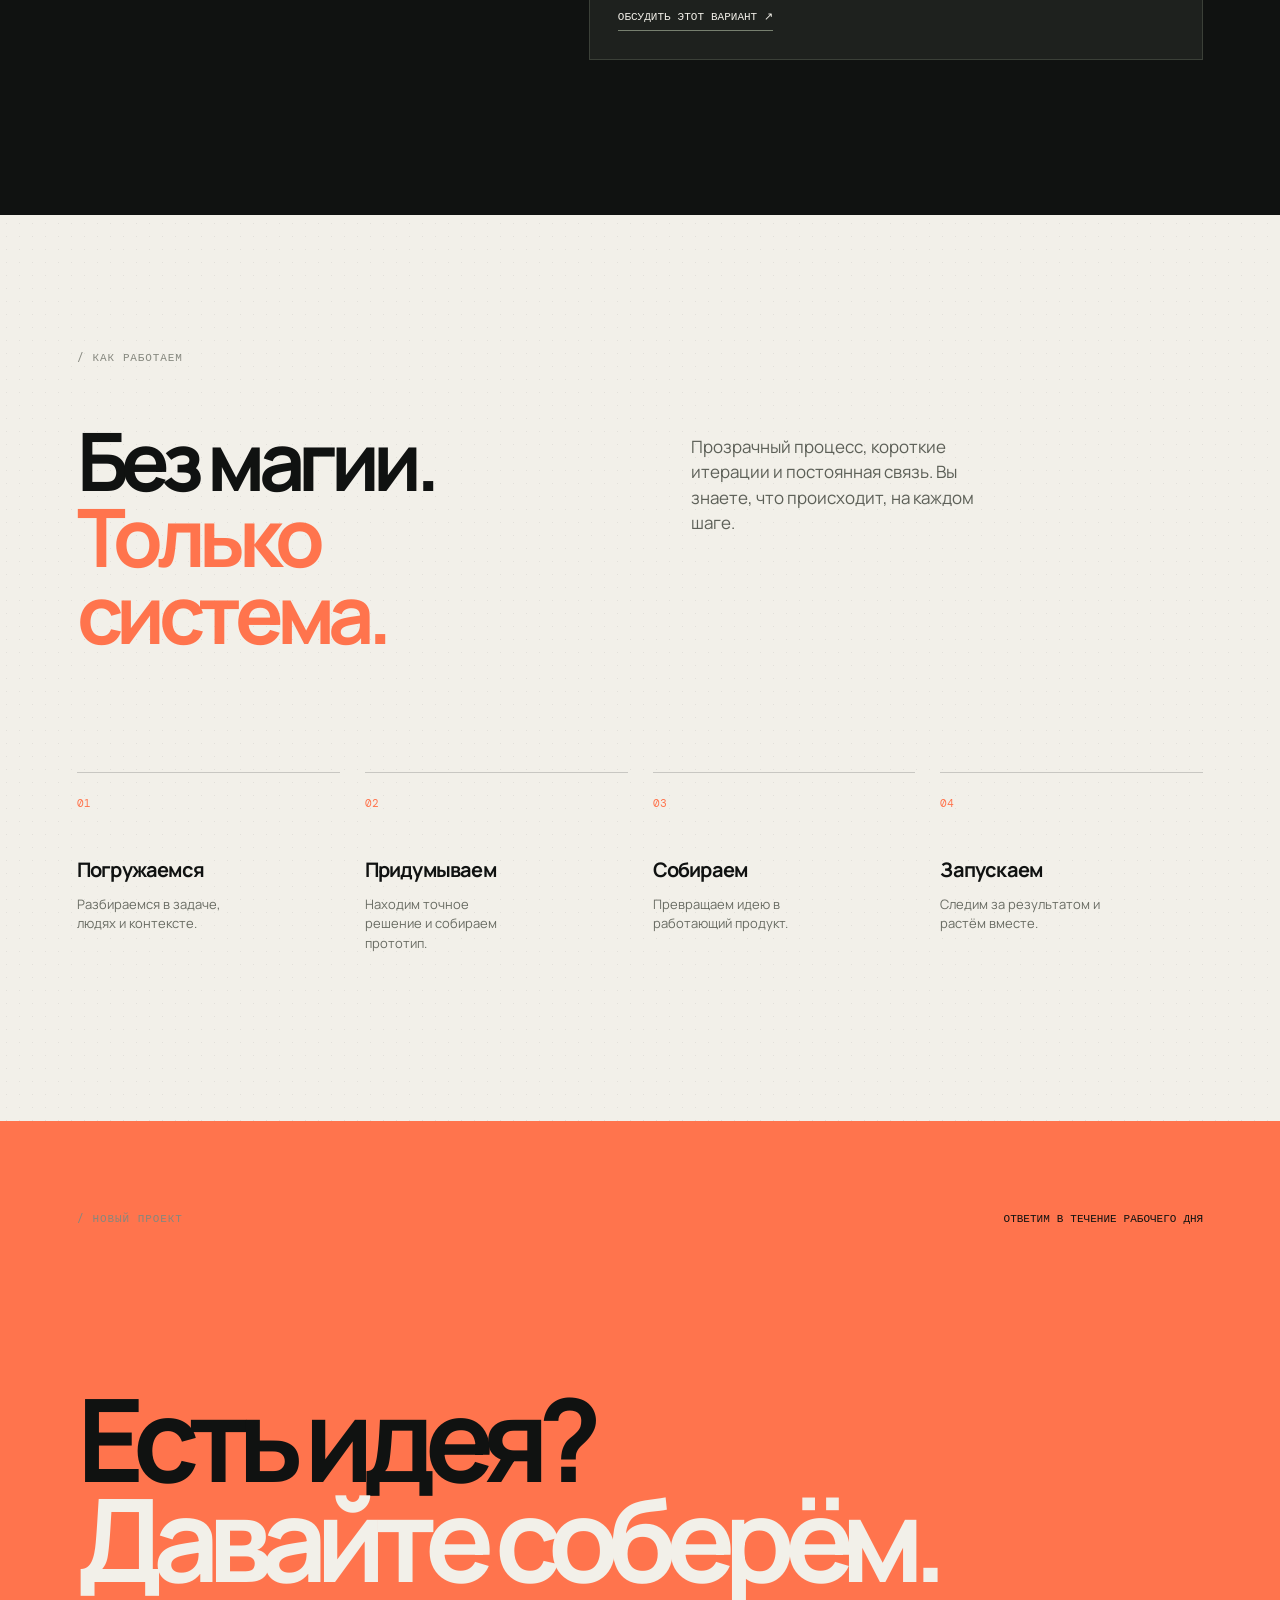
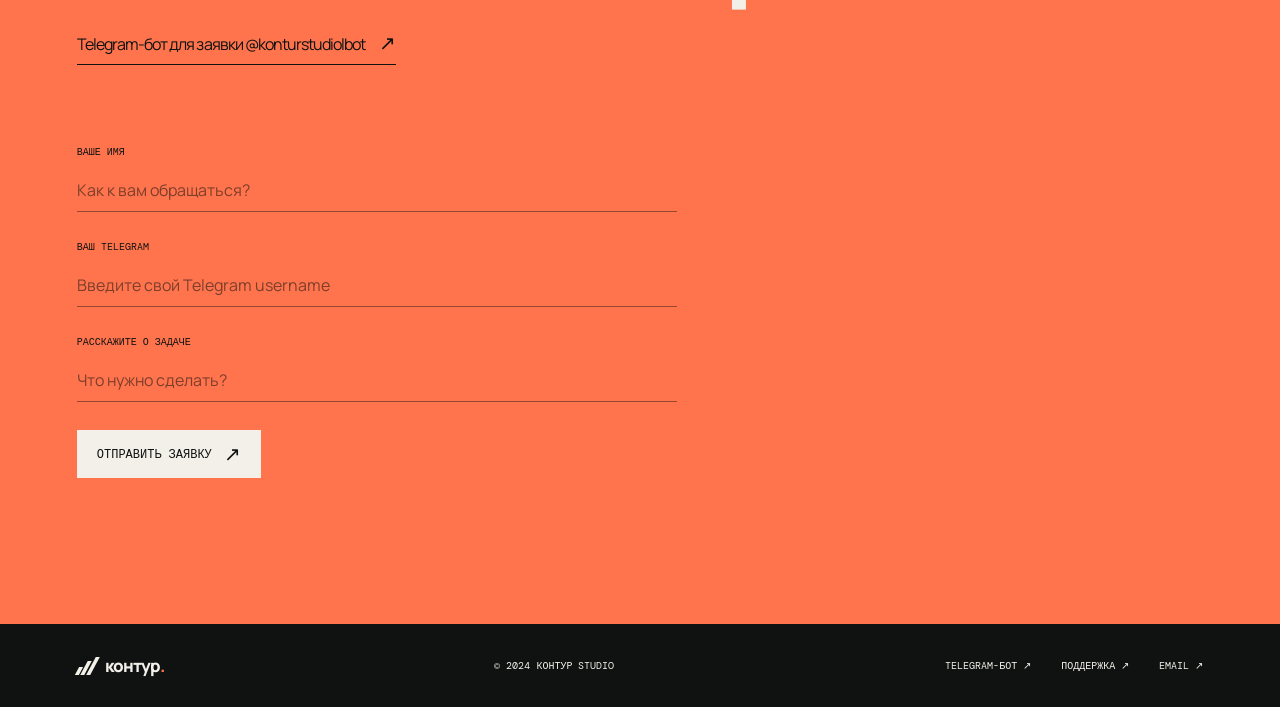
==== commit cb09bbcf: "Add project budget calculator" ====
--- a/index.html
+++ b/index.html
@@ -15,6 +15,9 @@
     <style>
       body{background-color:var(--paper);background-image:radial-gradient(rgba(16,18,17,.07) .7px,transparent .7px);background-size:13px 13px}.site-header{backdrop-filter:blur(16px);background:rgba(242,240,233,.82);position:sticky;top:0}.header-cta{transition:color .25s,border-color .25s}.header-cta:hover{color:var(--orange);border-color:var(--orange)}.button-primary,.button-light{transition:transform .25s,box-shadow .25s}.button-primary:hover{box-shadow:7px 7px 0 var(--acid)}.button-light:hover{box-shadow:7px 7px 0 var(--ink)}.service-item{position:relative;overflow:hidden}.service-item:after{content:'';position:absolute;left:0;bottom:0;width:0;height:2px;background:var(--orange);transition:width .35s}.service-item:hover:after{width:100%}.project-visual{transition:transform .5s}.project:hover .project-visual{transform:scale(1.015)}.project-meta h3{transition:color .25s}.project:hover .project-meta h3{color:var(--orange)}.contact-email{transition:color .25s,border-color .25s}.contact-email:hover{color:var(--paper);border-color:var(--paper)}.manifesto{background-image:linear-gradient(135deg,rgba(255,255,255,.15),transparent 55%)}
     </style>
+    <style>
+      .calculator{padding-top:135px;padding-bottom:155px;background:var(--ink);color:var(--paper)}.calculator .section-tag{color:#9da398}.calculator-layout{display:grid;grid-template-columns:.8fr 1.2fr;gap:8vw;align-items:start}.calculator h2{font-size:clamp(48px,6.5vw,100px);line-height:.9;letter-spacing:-.09em;margin:0}.calculator h2 span{color:var(--acid)}.calculator-intro{max-width:300px;color:#aeb3a7;font-size:15px;line-height:1.55;margin-top:32px}.calculator-card{background:#1e211e;padding:28px;border:1px solid #3b4038}.calc-step{display:flex;gap:18px;align-items:center;border-bottom:1px solid #3b4038;padding-bottom:14px;margin-bottom:15px}.calc-step span{color:var(--orange);font:11px var(--mono)}.calc-step strong{font-size:14px}.calc-options{display:grid;grid-template-columns:repeat(2,1fr);gap:8px;margin-bottom:29px}.calc-option{border:1px solid #42483e;background:transparent;color:var(--paper);padding:14px;text-align:left;cursor:pointer;display:flex;justify-content:space-between;gap:12px;align-items:center;font-size:12px;transition:background .2s,border-color .2s}.calc-option small{font:9px var(--mono);color:#9da398;text-align:right}.calc-option:hover{border-color:var(--acid)}.calc-option.active{background:var(--acid);border-color:var(--acid);color:var(--ink)}.calc-option.active small{color:#4d5a23}.calc-result{border-top:1px solid #4a5046;margin-top:4px;padding-top:22px;display:grid;grid-template-columns:1fr auto;align-items:end;gap:8px}.calc-result span{font:10px var(--mono);color:#9da398;text-transform:uppercase}.calc-result strong{font-size:30px;letter-spacing:-.06em;color:var(--acid)}.calc-result a{grid-column:1/-1;color:var(--paper);font:11px var(--mono);text-transform:uppercase;border-bottom:1px solid #77806f;padding-bottom:7px;justify-self:start;margin-top:14px}@media(max-width:760px){.calculator{padding-top:95px;padding-bottom:100px}.calculator-layout{display:block}.calculator-intro{margin:28px 0 45px}.calculator-card{padding:18px}.calc-options{grid-template-columns:1fr}.calc-result strong{font-size:25px}}
+    </style>
   </head>
   <body>
     <div class="cursor-glow" aria-hidden="true"></div>
@@ -27,6 +30,7 @@
         <a href="#services">Услуги</a>
         <a href="#work">Проекты</a>
         <a href="#prices">Цены</a>
+        <a href="#calculator">Калькулятор</a>
         <a href="#process">Процесс</a>
       </nav>
       <a class="header-cta" href="https://t.me/konturstudiolbot" target="_blank" rel="noreferrer">Открыть Telegram-бота <span>↗</span></a>
@@ -39,7 +43,7 @@
           <p class="eyebrow"><span class="status-dot"></span> digital-продукты под ключ</p>
           <h1>Собираем<br /><em>сильные</em><br />решения.</h1>
           <p class="hero-lead">Превращаем идеи в сайты, приложения и сервисы, которыми хочется пользоваться. От первого эскиза до стабильного релиза.</p>
-          <a class="button button-primary" href="#contact">Запустить проект <span>↗</span></a>
+          <a class="button button-primary" href="#calculator">Рассчитать проект <span>↗</span></a>
         </div>
         <div class="hero-art reveal reveal-delay" aria-label="Абстрактная визуализация цифрового продукта">
           <div class="orb orb-main"></div>
@@ -94,6 +98,34 @@
         <p class="pricing-note">Не продаём часы. Собираем решение под задачу и отвечаем за результат.</p>
       </section>
 
+      <section class="calculator section-pad" id="calculator">
+        <div class="section-tag">/ быстрый расчёт</div>
+        <div class="calculator-layout">
+          <div><h2>Соберите<br /><span>свой проект.</span></h2><p class="calculator-intro">Выберите задачу и функции. Получите ориентир бюджета за минуту, без звонков и ожидания.</p></div>
+          <div class="calculator-card">
+            <div class="calc-step"><span>01</span><strong>Что нужно сделать?</strong></div>
+            <div class="calc-options" data-group="product">
+              <button class="calc-option active" data-value="site" data-price="90000">Сайт <small>от 90 000 ₽</small></button>
+              <button class="calc-option" data-value="app" data-price="250000">Приложение <small>от 250 000 ₽</small></button>
+              <button class="calc-option" data-value="bot" data-price="70000">Telegram-бот <small>от 70 000 ₽</small></button>
+              <button class="calc-option" data-value="automation" data-price="120000">Автоматизация <small>от 120 000 ₽</small></button>
+            </div>
+            <div class="calc-step"><span>02</span><strong>Что добавить?</strong></div>
+            <div class="calc-options addons">
+              <button class="calc-option" data-price="35000">Дизайн-система <small>+35 000 ₽</small></button>
+              <button class="calc-option" data-price="60000">Личный кабинет <small>+60 000 ₽</small></button>
+              <button class="calc-option" data-price="45000">Интеграции <small>+45 000 ₽</small></button>
+            </div>
+            <div class="calc-step"><span>03</span><strong>Когда запускаемся?</strong></div>
+            <div class="calc-options" data-group="timing">
+              <button class="calc-option active" data-multiplier="1">В обычном режиме <small>6–10 недель</small></button>
+              <button class="calc-option" data-multiplier="1.2">Нужно быстрее <small>+20% к оценке</small></button>
+            </div>
+            <div class="calc-result"><span>Ориентир бюджета</span><strong id="calc-total">90 000 ₽</strong><a id="calc-link" href="https://t.me/konturstudiolbot" target="_blank" rel="noreferrer">Обсудить этот вариант ↗</a></div>
+          </div>
+        </div>
+      </section>
+
       <section class="process section-pad" id="process">
         <div class="section-tag">/ как работаем</div><div class="process-head"><h2>Без магии.<br /><span>Только система.</span></h2><p>Прозрачный процесс, короткие итерации и постоянная связь. Вы знаете, что происходит, на каждом шаге.</p></div>
         <div class="process-steps"><div class="step"><span>01</span><h3>Погружаемся</h3><p>Разбираемся в задаче, людях и контексте.</p></div><div class="step"><span>02</span><h3>Придумываем</h3><p>Находим точное решение и собираем прототип.</p></div><div class="step"><span>03</span><h3>Собираем</h3><p>Превращаем идею в работающий продукт.</p></div><div class="step"><span>04</span><h3>Запускаем</h3><p>Следим за результатом и растём вместе.</p></div></div>
